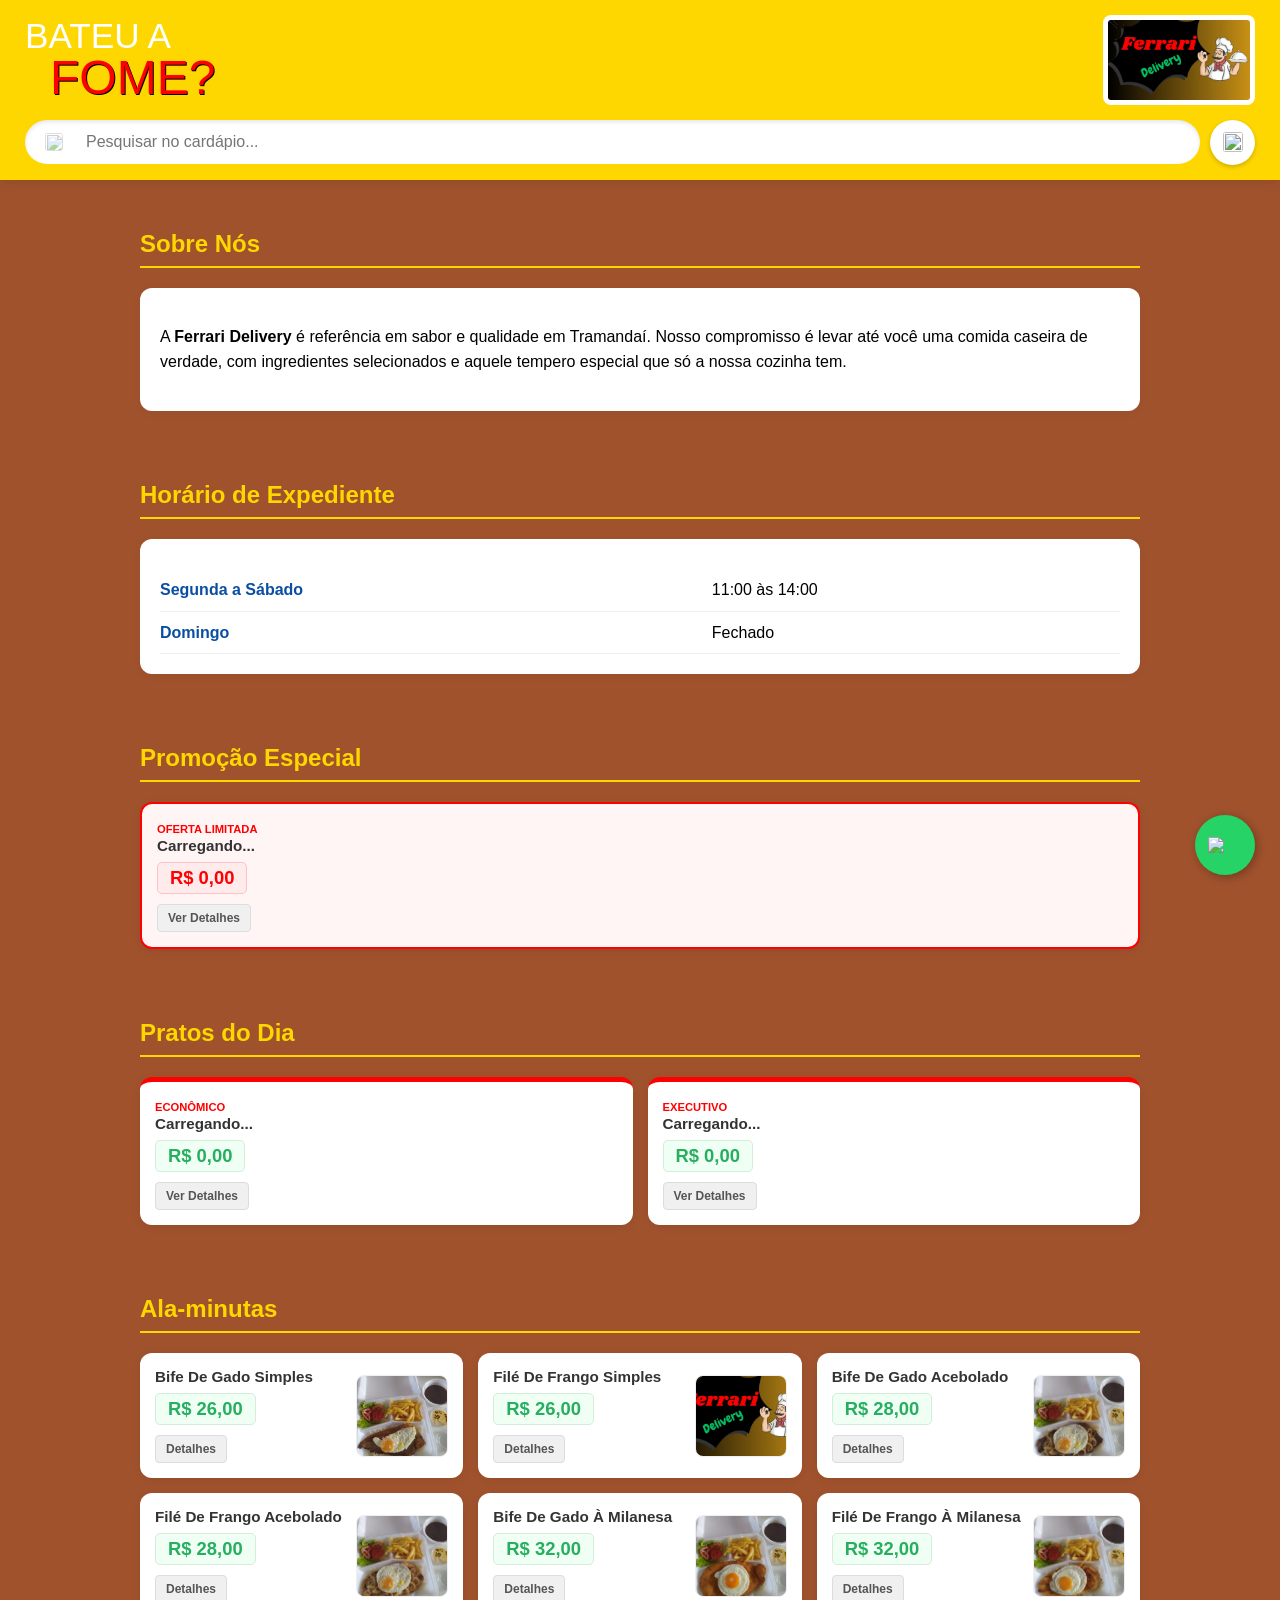
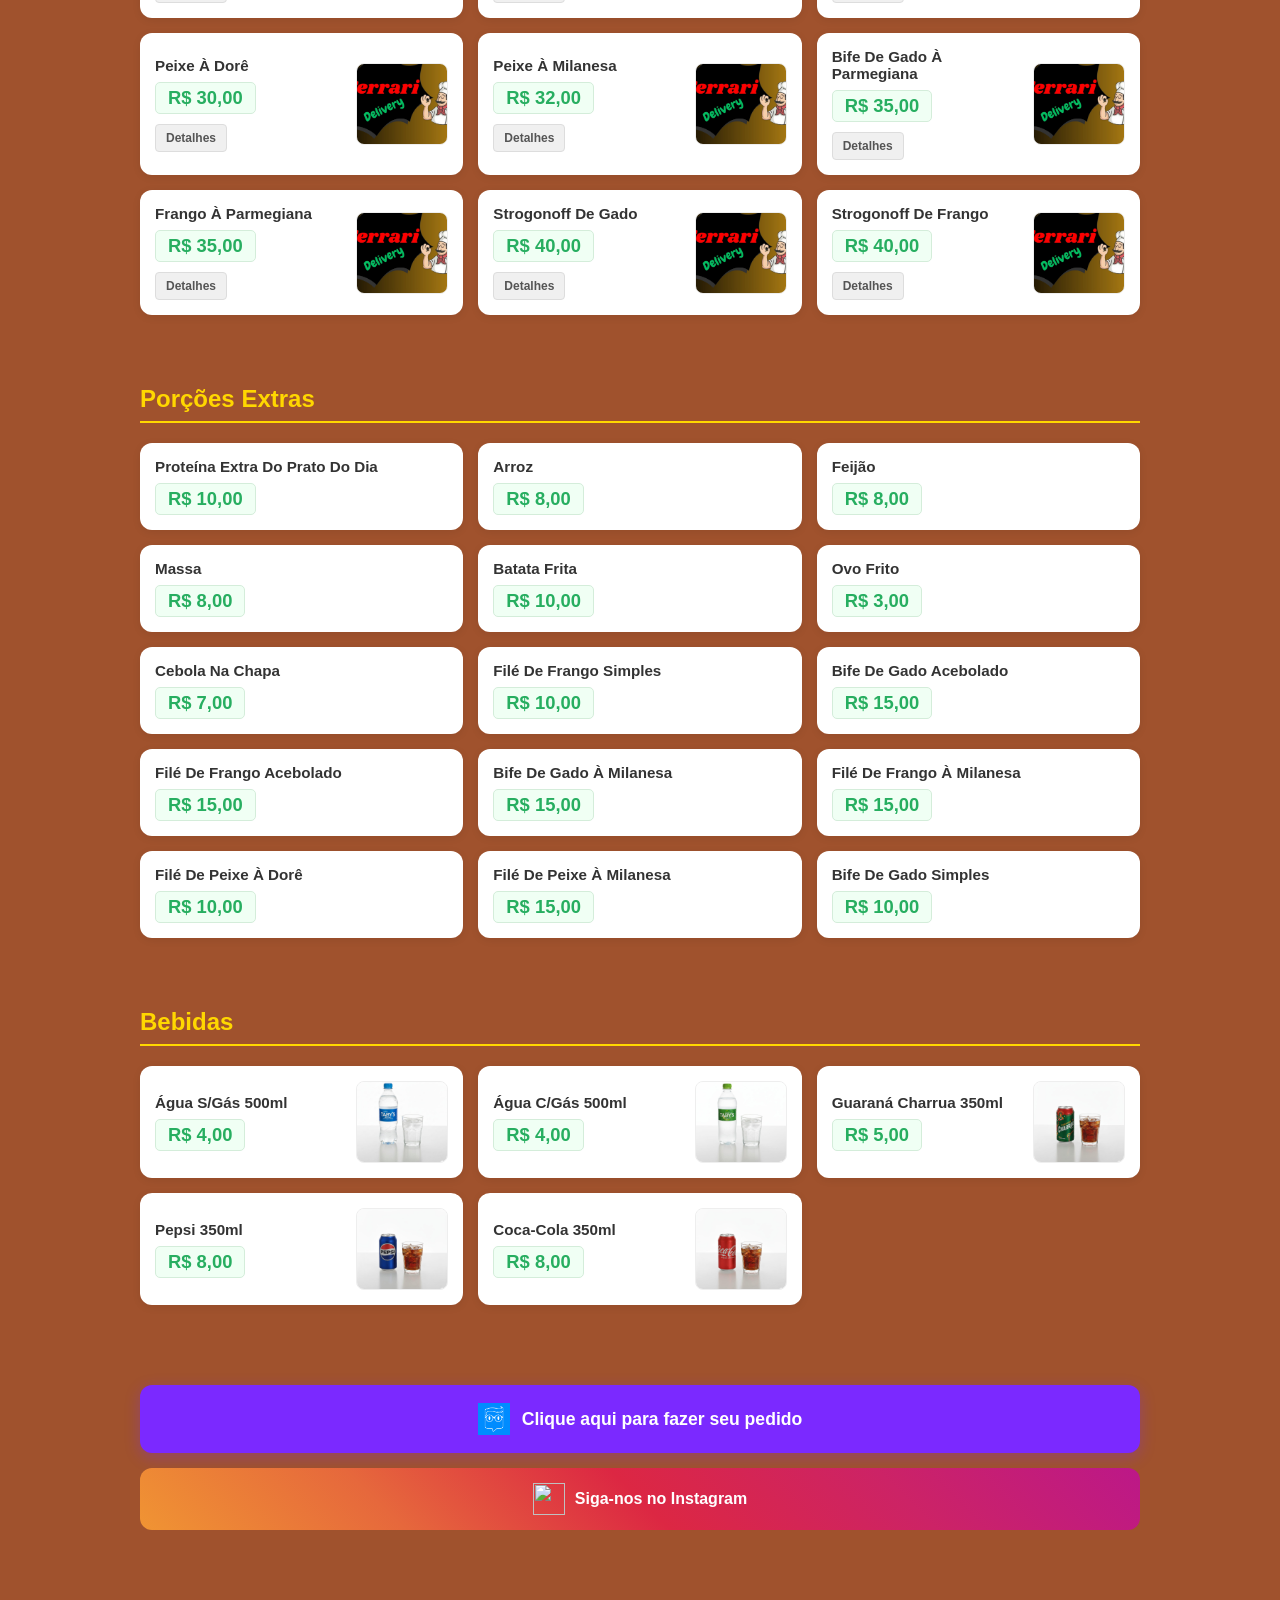
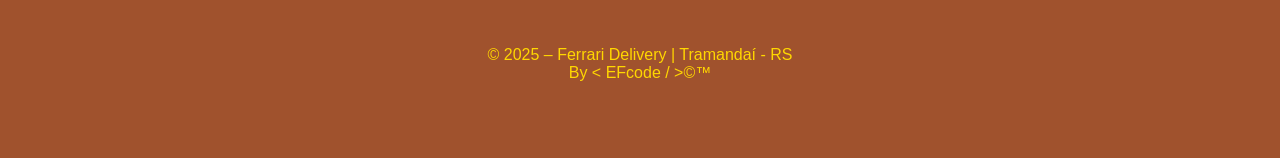
==== index.html @ 1675c2bb "@midia" ====
<!DOCTYPE html>
<html lang="pt-BR">
  <head>
    <meta charset="UTF-8" />
    <title>Ferrari Delivery - Cardápio Completo</title>
    <meta name="viewport" content="width=device-width, initial-scale=1.0" />

    <link rel="stylesheet" href="styles.css" />

    <script src="https://www.gstatic.com/firebasejs/9.6.1/firebase-app-compat.js"></script>
    <script src="https://www.gstatic.com/firebasejs/9.6.1/firebase-database-compat.js"></script>
    <script src="https://www.gstatic.com/firebasejs/9.6.1/firebase-auth-compat.js"></script>
  </head>
  <body onload="carregarDados()">
    <a href="https://wa.me/5551996435568" class="wpp-flutuante" target="_blank">
      <img
        src="https://upload.wikimedia.org/wikipedia/commons/6/6b/WhatsApp.svg"
        width="35"
      />
    </a>

    <header>
      <div class="topo-header">
        <div class="chamada-texto">
          <span class="linha-1">Bateu a</span><span class="linha-2">Fome?</span>
        </div>
        <img src="./assets/logo.jpg" alt="Ferrari Delivery" />
      </div>
      <div class="acoes-container">
        <div class="busca-box">
          <img src="https://cdn-icons-png.flaticon.com/512/54/54481.png" />
          <input
            type="text"
            id="campoBusca"
            placeholder="Pesquisar no cardápio..."
            onkeyup="filtrarCardapio()"
          />
        </div>
        <button class="btn-compartilhar" onclick="compartilhar()">
          <img src="https://cdn-icons-png.flaticon.com/512/1358/1358023.png" />
        </button>
      </div>
    </header>

    <section>
      <h2>Sobre Nós</h2>
      <div class="info-box">
        <p>
          A <strong>Ferrari Delivery</strong> é referência em sabor e qualidade
          em Tramandaí. Nosso compromisso é levar até você uma comida caseira de
          verdade, com ingredientes selecionados e aquele tempero especial que
          só a nossa cozinha tem.
        </p>
      </div>
    </section>

    <section>
      <h2>Horário de Expediente</h2>
      <div class="info-box">
        <table class="tabela-horario">
          <tr>
            <td class="dia-semana">Segunda a Sábado</td>
            <td>11:00 às 14:00</td>
          </tr>
          <tr>
            <td class="dia-semana">Domingo</td>
            <td>Fechado</td>
          </tr>
        </table>
      </div>
    </section>

    <section>
      <h2 class="promo-header">Promoção Especial</h2>
      <div class="cardapio">
        <div
          class="item"
          style="border: 2px solid #ff0000; background: #fff5f5"
        >
          <div class="item-info">
            <span style="color: red; font-size: 0.7rem; font-weight: bold"
              >OFERTA LIMITADA</span
            >
            <h3 id="display-promo-nome">Carregando...</h3>
            <div
              class="preco"
              id="display-promo-preco"
              style="background: #ffebeb; border-color: #ffc1c1; color: #ff0000"
            >
              R$ 0,00
            </div>
            <button class="btn-detalhes" onclick="abrirModalDia('promo')">
              Ver Detalhes
            </button>
          </div>
        </div>
      </div>
    </section>

    <section>
      <h2>Pratos do Dia</h2>
      <div class="cardapio">
        <div class="item" style="border-top: 5px solid #ff0000">
          <div class="item-info">
            <span style="color: red; font-size: 0.7rem; font-weight: bold"
              >ECONÔMICO</span
            >
            <h3 id="display-eco-nome">Carregando...</h3>
            <div class="preco" id="display-eco-preco">R$ 0,00</div>
            <button class="btn-detalhes" onclick="abrirModalDia('eco')">
              Ver Detalhes
            </button>
          </div>
        </div>
        <div class="item" style="border-top: 5px solid #ff0000">
          <div class="item-info">
            <span style="color: red; font-size: 0.7rem; font-weight: bold"
              >EXECUTIVO</span
            >
            <h3 id="display-exe-nome">Carregando...</h3>
            <div class="preco" id="display-exe-preco">R$ 0,00</div>
            <button class="btn-detalhes" onclick="abrirModalDia('exe')">
              Ver Detalhes
            </button>
          </div>
        </div>
      </div>
    </section>

    <section>
      <h2>Ala-minutas</h2>
      <div class="cardapio">
        <div class="item">
          <div class="item-info">
            <h3>Bife de Gado Simples</h3>
            <div class="preco">R$ 26,00</div>
            <button
              class="btn-detalhes"
              onclick="abrirModal('Bife Gado Simples', 'Arroz, Feijão, Batata frita, Ovo, Salada, Sobremesa')"
            >
              Detalhes
            </button>
          </div>
          <img
            src="./assets/gado simples.jpg"
            class="item-img"
            alt="Bife de Gado Simples"
          />
        </div>
        <div class="item">
          <div class="item-info">
            <h3>Filé de Frango Simples</h3>
            <div class="preco">R$ 26,00</div>
            <button
              class="btn-detalhes"
              onclick="abrirModal('Frango Simples', 'Arroz, Feijão, Batata frita, Ovo, Salada, Sobremesa')"
            >
              Detalhes
            </button>
          </div>
          <img src="./assets/logo.jpg" class="item-img alt="Filé de Frango
          Simples">
        </div>
        <div class="item">
          <div class="item-info">
            <h3>Bife de Gado Acebolado</h3>
            <div class="preco">R$ 28,00</div>
            <button
              class="btn-detalhes"
              onclick="abrirModal('Gado Acebolado', 'Arroz, Feijão, Batata frita, Ovo, Cebola na chapa, Salada, sobremesa')"
            >
              Detalhes
            </button>
          </div>
          <img
            src="./assets/gado acebolado.jpg"
            class="item-img"
            alt="Bife de Gado Acebolado"
          />
        </div>
        <div class="item">
          <div class="item-info">
            <h3>Filé de Frango Acebolado</h3>
            <div class="preco">R$ 28,00</div>
            <button
              class="btn-detalhes"
              onclick="abrirModal('Frango Acebolado', 'Arroz, Feijão, Batata frita, Ovo, Cebola, Salada, sobremesa')"
            >
              Detalhes
            </button>
          </div>
          <img
            src="./assets/frango acebolado.jpg"
            class="item-img"
            alt="Filé de Frango Acebolado"
          />
        </div>
        <div class="item">
          <div class="item-info">
            <h3>Bife de Gado à Milanesa</h3>
            <div class="preco">R$ 32,00</div>
            <button
              class="btn-detalhes"
              onclick="abrirModal('Gado Milanesa', 'Arroz, Feijão, Batata frita, Ovo, Salada, Sobremesa')"
            >
              Detalhes
            </button>
          </div>
          <img
            src="./assets/milanesa gado.jpg"
            class="item-img"
            alt="Bife de Gado à Milanesa"
          />
        </div>
        <div class="item">
          <div class="item-info">
            <h3>Filé de Frango à Milanesa</h3>
            <div class="preco">R$ 32,00</div>
            <button
              class="btn-detalhes"
              onclick="abrirModal('Frango Milanesa', 'Arroz, Feijão, Batata frita, Ovo, Salada, Sobremesa')"
            >
              Detalhes
            </button>
          </div>
          <img
            src="./assets/milanesa frango.jpg"
            class="item-img"
            alt="Filé de Frango à Milanesa"
          />
        </div>
        <div class="item">
          <div class="item-info">
            <h3>Peixe à Dorê</h3>
            <div class="preco">R$ 30,00</div>
            <button
              class="btn-detalhes"
              onclick="abrirModal('Peixe Dorê', 'Arroz, Feijão, Batata frita, ovo, Salada, sobremesa')"
            >
              Detalhes
            </button>
          </div>
          <img src="./assets/logo.jpg" class="item-img" alt="Peixe à Dorê" />
        </div>

        <div class="item">
          <div class="item-info">
            <h3>Peixe à Milanesa</h3>
            <div class="preco">R$ 32,00</div>
            <button
              class="btn-detalhes"
              onclick="abrirModal('Peixe Milanesa', 'Arroz, Feijão, Batata frita, ovo, Salada, sobremesa')"
            >
              Detalhes
            </button>
          </div>
          <img
            src="./assets/logo.jpg"
            class="item-img"
            alt="Peixe à Milanesa"
          />
        </div>

        <div class="item">
          <div class="item-info">
            <h3>Bife de Gado à Parmegiana</h3>
            <div class="preco">R$ 35,00</div>
            <button
              class="btn-detalhes"
              onclick="abrirModal('Gado Parmegiana', 'Arroz, Feijão, Batata frita, Ovo, Salada, Sobremesa')"
            >
              Detalhes
            </button>
          </div>
          <img
            src="./assets/logo.jpg"
            class="item-img"
            alt="Bife de Gado à Parmegiana"
          />
        </div>

        <div class="item">
          <div class="item-info">
            <h3>Frango à Parmegiana</h3>
            <div class="preco">R$ 35,00</div>
            <button
              class="btn-detalhes"
              onclick="abrirModal('Frango Parmegiana', 'Arroz, Feijão, Batata frita, Ovo, Salada, Sobremesa')"
            >
              Detalhes
            </button>
          </div>
          <img
            src="./assets/logo.jpg"
            class="item-img"
            alt="Frango à Parmegiana"
          />
        </div>

        <div class="item">
          <div class="item-info">
            <h3>Strogonoff de Gado</h3>
            <div class="preco">R$ 40,00</div>
            <button
              class="btn-detalhes"
              onclick="abrirModal('Strogonoff Gado', 'Arroz, Feijão, Batata frita, Ovo, Salada, Sobremesa')"
            >
              Detalhes
            </button>
          </div>
          <img
            src="./assets/logo.jpg"
            class="item-img"
            alt="Strogonoff de Gado"
          />
        </div>

        <div class="item">
          <div class="item-info">
            <h3>Strogonoff de Frango</h3>
            <div class="preco">R$ 40,00</div>
            <button
              class="btn-detalhes"
              onclick="abrirModal('Strogonoff Frango', 'Arroz, Feijão, Batata frita, Ovo, Salada, Sobremesa')"
            >
              Detalhes
            </button>
          </div>
          <img
            src="./assets/logo.jpg"
            class="item-img"
            alt="Strogonoff de Frango"
          />
        </div>
      </div>
    </section>

    <section>
      <h2>Porções Extras</h2>
      <div class="cardapio" id="container-porcoes"></div>
    </section>

    <section>
      <h2>Bebidas</h2>
      <div class="cardapio">
        <div class="item">
          <div class="item-info">
            <h3>Água s/gás 500ml</h3>
            <div class="preco">R$ 4,00</div>
          </div>
          <img src="./assets/agua s gas.jpg" class="item-img" />
        </div>
        <div class="item">
          <div class="item-info">
            <h3>Água c/gás 500ml</h3>
            <div class="preco">R$ 4,00</div>
          </div>
          <img src="./assets/agua c gas.jpg" class="item-img" />
        </div>
        <div class="item">
          <div class="item-info">
            <h3>Guaraná Charrua 350ml</h3>
            <div class="preco">R$ 5,00</div>
          </div>
          <img src="./assets/guarana.jpg" class="item-img" />
        </div>
        <div class="item">
          <div class="item-info">
            <h3>Pepsi 350ml</h3>
            <div class="preco">R$ 8,00</div>
          </div>
          <img src="./assets/pepsi.jpg" class="item-img" />
        </div>
        <div class="item">
          <div class="item-info">
            <h3>Coca-cola 350ml</h3>
            <div class="preco">R$ 8,00</div>
          </div>
          <img src="./assets/coca.jpg" class="item-img" />
        </div>
      </div>
    </section>

    <div class="container-botoes-finais">
      <a
        href="https://pedido.anota.ai/loja/ferrari-delivery"
        target="_blank"
        class="btn-pedido"
      >
        <img src="assets/download.png" class="icon-btn" alt="AnotaAI" />
        Clique aqui para fazer seu pedido
      </a>
      <a
        href="https://www.instagram.com/deliveryferrari"
        target="_blank"
        class="btn-insta"
      >
        <img
          src="https://upload.wikimedia.org/wikipedia/commons/e/e7/Instagram_logo_2016.svg"
          class="icon-btn"
        />
        Siga-nos no Instagram
      </a>
    </div>

    <footer onclick="tentarAdmin()">
        <p>© 2025 – Ferrari Delivery | Tramandaí - RS <br> By < EFcode / >©™ <br> </p>
        </footer>

    <div id="painel-admin">
      <h3>⚙️ Painel Administrativo</h3>
      <strong>PROMOÇÃO:</strong>
      <input
        type="text"
        id="in-promo-n"
        class="input-admin"
        placeholder="Nome"
      />
      <input
        type="text"
        id="in-promo-p"
        class="input-admin"
        placeholder="Preço"
      />
      <input
        type="text"
        id="in-promo-d"
        class="input-admin"
        placeholder="Detalhes"
      />
      <button class="btn-salvar" onclick="salvarAdmin()">SALVAR TUDO</button>
    </div>

    <div id="meuModal" class="modal">
      <div class="modal-content">
        <h2 id="modalTitulo"></h2>
        <hr />
        <p id="modalCorpo"></p>
        <button onclick="fecharModal()" class="btn-fechar-modal">FECHAR</button>
      </div>
    </div>

    <script src="script.js"></script>
  </body>
</html>
---- styles.css ----
body {
    margin: 0;
    font-family: Arial, sans-serif;
    background-color: #A0522D;
    color: #000;
    padding-bottom: 20px;
}

header {
    background: #FFD700;
    padding: 15px 25px;
    box-shadow: 0 2px 10px rgba(0, 0, 0, 0.1);
}

.topo-header {
    display: flex;
    justify-content: space-between;
    align-items: center;
}

.chamada-texto {
    font-family: 'Impact', sans-serif;
    text-transform: uppercase;
    line-height: 1;
    flex: 1;
}

.chamada-texto .linha-1 {
    color: #ffffff;
    font-size: 2.2rem;
    display: block;
}

.chamada-texto .linha-2 {
    color: #ff0000;
    font-size: 3rem;
    display: block;
    margin-left: 25px;
    text-shadow: 1px 1px 0px #000;
}

header img {
    max-height: 80px;
    border-radius: 8px;
    background: #fff;
    padding: 5px;
}

.acoes-container {
    display: flex;
    gap: 10px;
    align-items: center;
    margin-top: 15px;
}

.busca-box {
    flex: 1;
    background: white;
    border-radius: 25px;
    display: flex;
    align-items: center;
    padding: 5px 15px;
    box-shadow: inset 0 2px 4px rgba(0, 0, 0, 0.1);
}

.busca-box img {
    width: 18px;
    height: 18px;
    margin-right: 10px;
    opacity: 0.5;
}

.busca-box input {
    border: none;
    outline: none;
    padding: 8px;
    width: 100%;
    font-size: 1rem;
}

.btn-compartilhar {
    background: #fff;
    border: none;
    width: 45px;
    height: 45px;
    border-radius: 50%;
    cursor: pointer;
    display: flex;
    align-items: center;
    justify-content: center;
    box-shadow: 0 2px 5px rgba(0, 0, 0, 0.2);
}

.btn-compartilhar img {
    width: 20px;
    height: 20px;
}

section {
    padding: 20px;
    max-width: 1000px;
    margin: auto;
}

h2 {
    color: #FFD700;
    border-bottom: 2px solid #FFD700;
    padding-bottom: 8px;
    margin-top: 30px;
}

.cardapio {
    display: grid;
    grid-template-columns: repeat(auto-fit, minmax(320px, 1fr));
    gap: 15px;
    margin-top: 20px;
}

.item {
    background: #ffffff;
    padding: 15px;
    border-radius: 12px;
    box-shadow: 0 2px 8px rgba(0, 0, 0, 0.08);
    display: flex;
    justify-content: space-between;
    align-items: center;
}

.item-info {
    flex: 1;
    padding-right: 10px;
}

.item h3 {
    margin: 0;
    font-size: 0.95rem;
    color: #333;
    font-weight: bold;
    text-transform: capitalize;
}

.preco {
    display: inline-block;
    color: #27ae60;
    font-weight: bold;
    font-size: 1.15rem;
    margin-top: 8px;
    background: #f0fff4;
    padding: 4px 12px;
    border-radius: 5px;
    border: 1px solid #d4edda;
}

.item-img {
    width: 90px;
    height: 80px;
    border-radius: 8px;
    object-fit: cover;
    border: 1px solid #eee;
}

.btn-detalhes {
    display: block;
    margin-top: 10px;
    background: #f0f0f0;
    border: 1px solid #ddd;
    padding: 6px 10px;
    border-radius: 4px;
    cursor: pointer;
    font-size: 0.75rem;
    font-weight: bold;
    color: #555;
}

.info-box {
    background: white;
    padding: 20px;
    border-radius: 12px;
    line-height: 1.6;
    box-shadow: 0 2px 8px rgba(0, 0, 0, 0.05);
}

.tabela-horario {
    width: 100%;
    border-collapse: collapse;
    margin-top: 10px;
}

.tabela-horario td {
    padding: 8px 0;
    border-bottom: 1px solid #eee;
}

.dia-semana {
    font-weight: bold;
    color: #0a4ea3;
}

.container-botoes-finais {
    padding: 20px;
    display: flex;
    flex-direction: column;
    gap: 15px;
    max-width: 1000px;
    margin: 40px auto;
}

.btn-pedido {
    background: #7b29ff;
    color: white;
    text-decoration: none;
    padding: 18px;
    border-radius: 12px;
    display: flex;
    align-items: center;
    justify-content: center;
    font-weight: bold;
    font-size: 1.1rem;
    gap: 12px;
    box-shadow: 0 4px 15px rgba(123, 41, 255, 0.3);
}

.btn-insta {
    background: linear-gradient(45deg, #f09433 0%, #e6683c 25%, #dc2743 50%, #cc2366 75%, #bc1888 100%);
    color: white;
    text-decoration: none;
    padding: 15px;
    border-radius: 12px;
    display: flex;
    align-items: center;
    justify-content: center;
    font-weight: bold;
    gap: 10px;
}

.icon-btn {
    width: 32px;
    height: 32px;
    object-fit: contain;
}

.wpp-flutuante {
    position: fixed;
    bottom: 25px;
    right: 25px;
    z-index: 1000;
    width: 60px;
    height: 60px;
    background-color: #25d366;
    border-radius: 50%;
    display: flex;
    align-items: center;
    justify-content: center;
    box-shadow: 2px 2px 10px rgba(0, 0, 0, 0.3);
}

#painel-admin {
    display: none;
    background: #1a1a1a;
    color: white;
    padding: 25px;
    border-radius: 15px;
    margin: 30px 20px;
    border: 2px solid #ff0000;
}

.input-admin {
    width: 100%;
    padding: 12px;
    margin: 8px 0;
    border-radius: 5px;
    border: none;
}

.btn-salvar {
    background: #27ae60;
    color: white;
    border: none;
    padding: 15px;
    width: 100%;
    border-radius: 8px;
    cursor: pointer;
    font-weight: bold;
}

footer {
    text-align: center;
    padding: 40px;
    background: #A0522D;
    color: #FFD700;
    cursor: pointer;
    margin-top: 20px;
}

.escondido {
    display: none !important;
}

.modal {
    display: none;
    position: fixed;
    z-index: 2000;
    left: 0;
    top: 0;
    width: 100%;
    height: 100%;
    background-color: rgba(0, 0, 0, 0.6);
}

.modal-content {
    background-color: #FFD700;
    margin: 15% auto;
    padding: 20px;
    border-radius: 12px;
    width: 85%;
    max-width: 400px;
    position: relative;
}

.btn-fechar-modal {
    background: #ff0000;
    color: white;
    border: none;
    padding: 10px 20px;
    border-radius: 5px;
    cursor: pointer;
    font-weight: bold;
    width: 100%;
    margin-top: 15px;
}

#modalTitulo {
    color: #A0522D;
    margin-top: 0;
}

/* --- MEDIA QUERY PARA CELULAR --- */
@media (max-width: 768px) {
    /* Ajusta o topo para o texto e a logo não baterem */
    .topo-header {
        flex-direction: row;
        align-items: flex-start;
    }

    .chamada-texto .linha-1 {
        font-size: 1.5rem;
    }

    .chamada-texto .linha-2 {
        font-size: 2.2rem;
        margin-left: 10px;
    }

    header img {
        max-height: 60px;
    }

    /* Faz os itens do cardápio ocuparem a largura toda */
    .cardapio {
        grid-template-columns: 1fr; /* Um item por linha */
        gap: 10px;
    }

    /* Ajusta o tamanho da imagem da comida no celular */
    .item-img {
        width: 70px;
        height: 70px;
    }

    /* Deixa o campo de busca e o botão de compartilhar alinhados */
    .acoes-container {
        flex-wrap: wrap;
    }

    .busca-box {
        order: 1; /* Busca em cima */
        width: 100%;
    }

    .btn-compartilhar {
        order: 2; /* Botão do lado ou abaixo */
    }

    /* Melhora o botão de pedido para o polegar */
    .btn-pedido {
        font-size: 0.95rem;
        padding: 15px;
    }

    /* Ajusta o modal para não sumir no topo da tela */
    .modal-content {
        margin: 30% auto;
        width: 90%;
    }
}
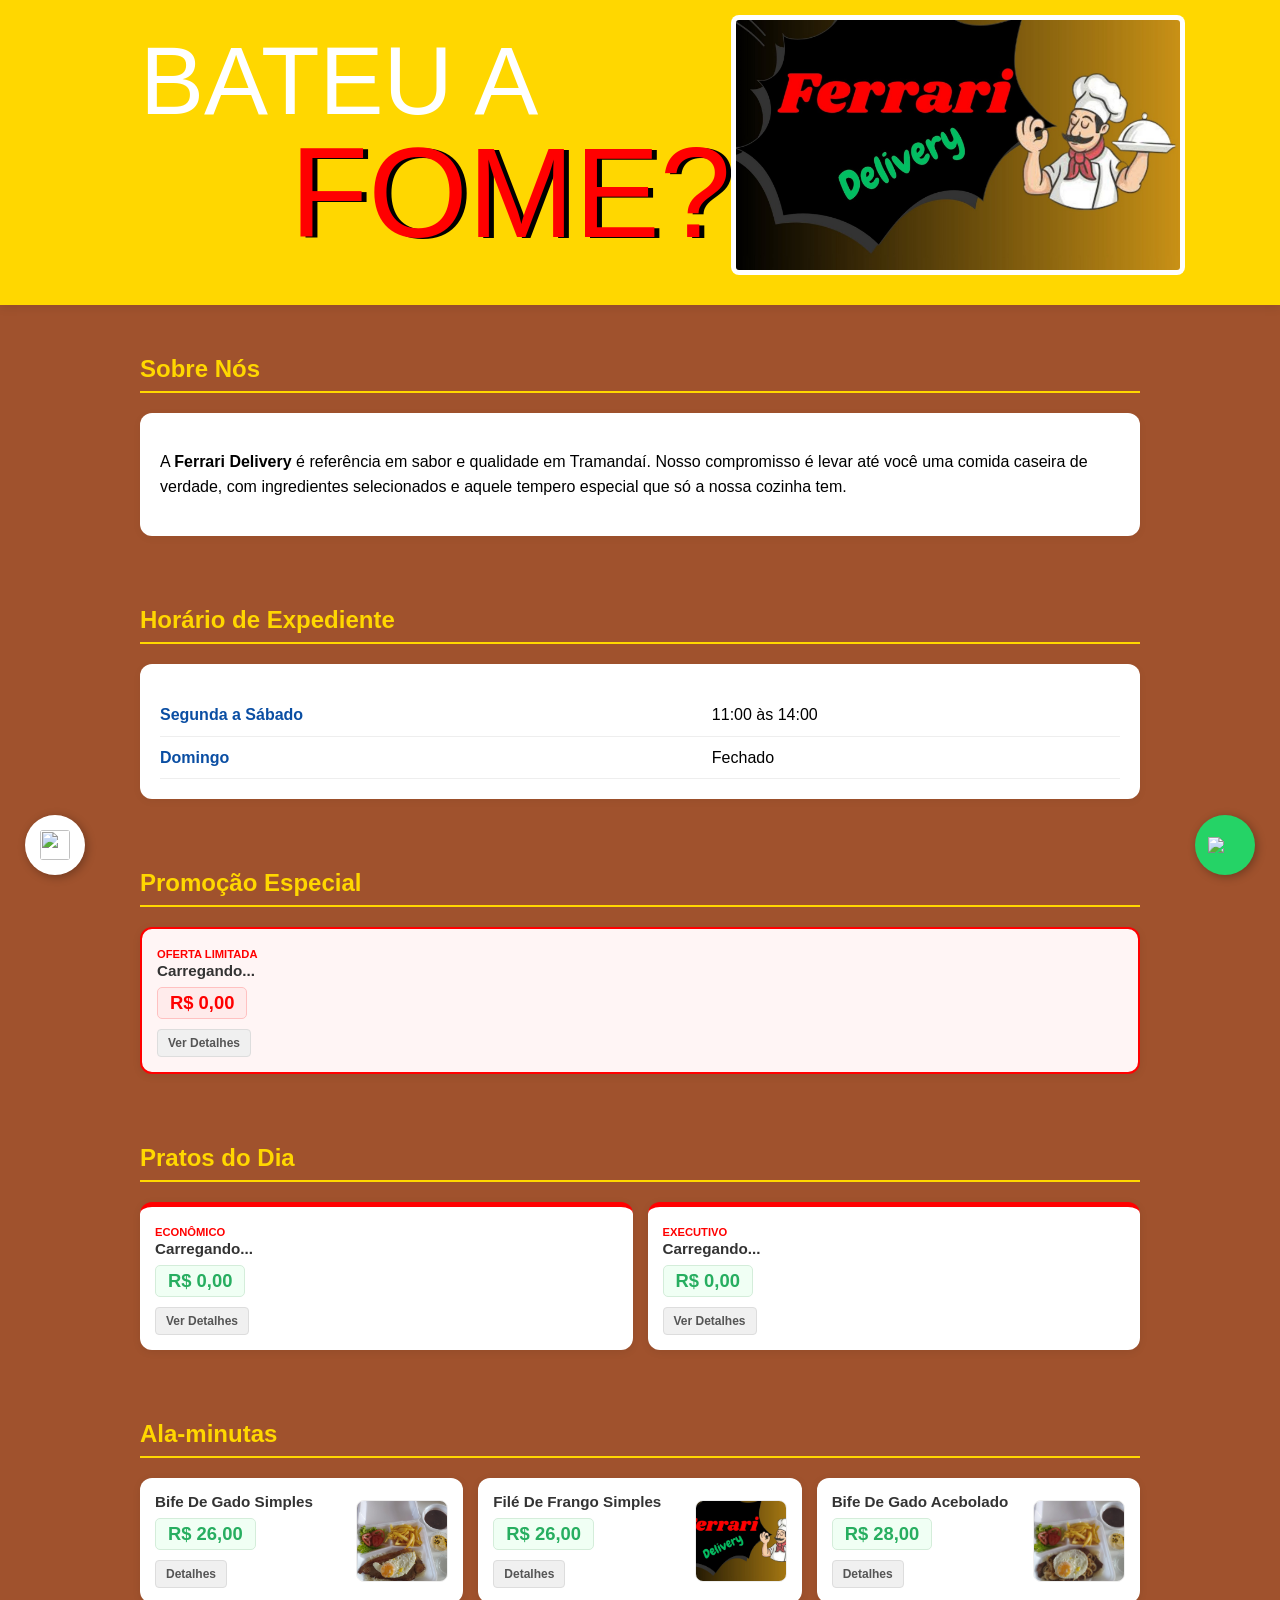
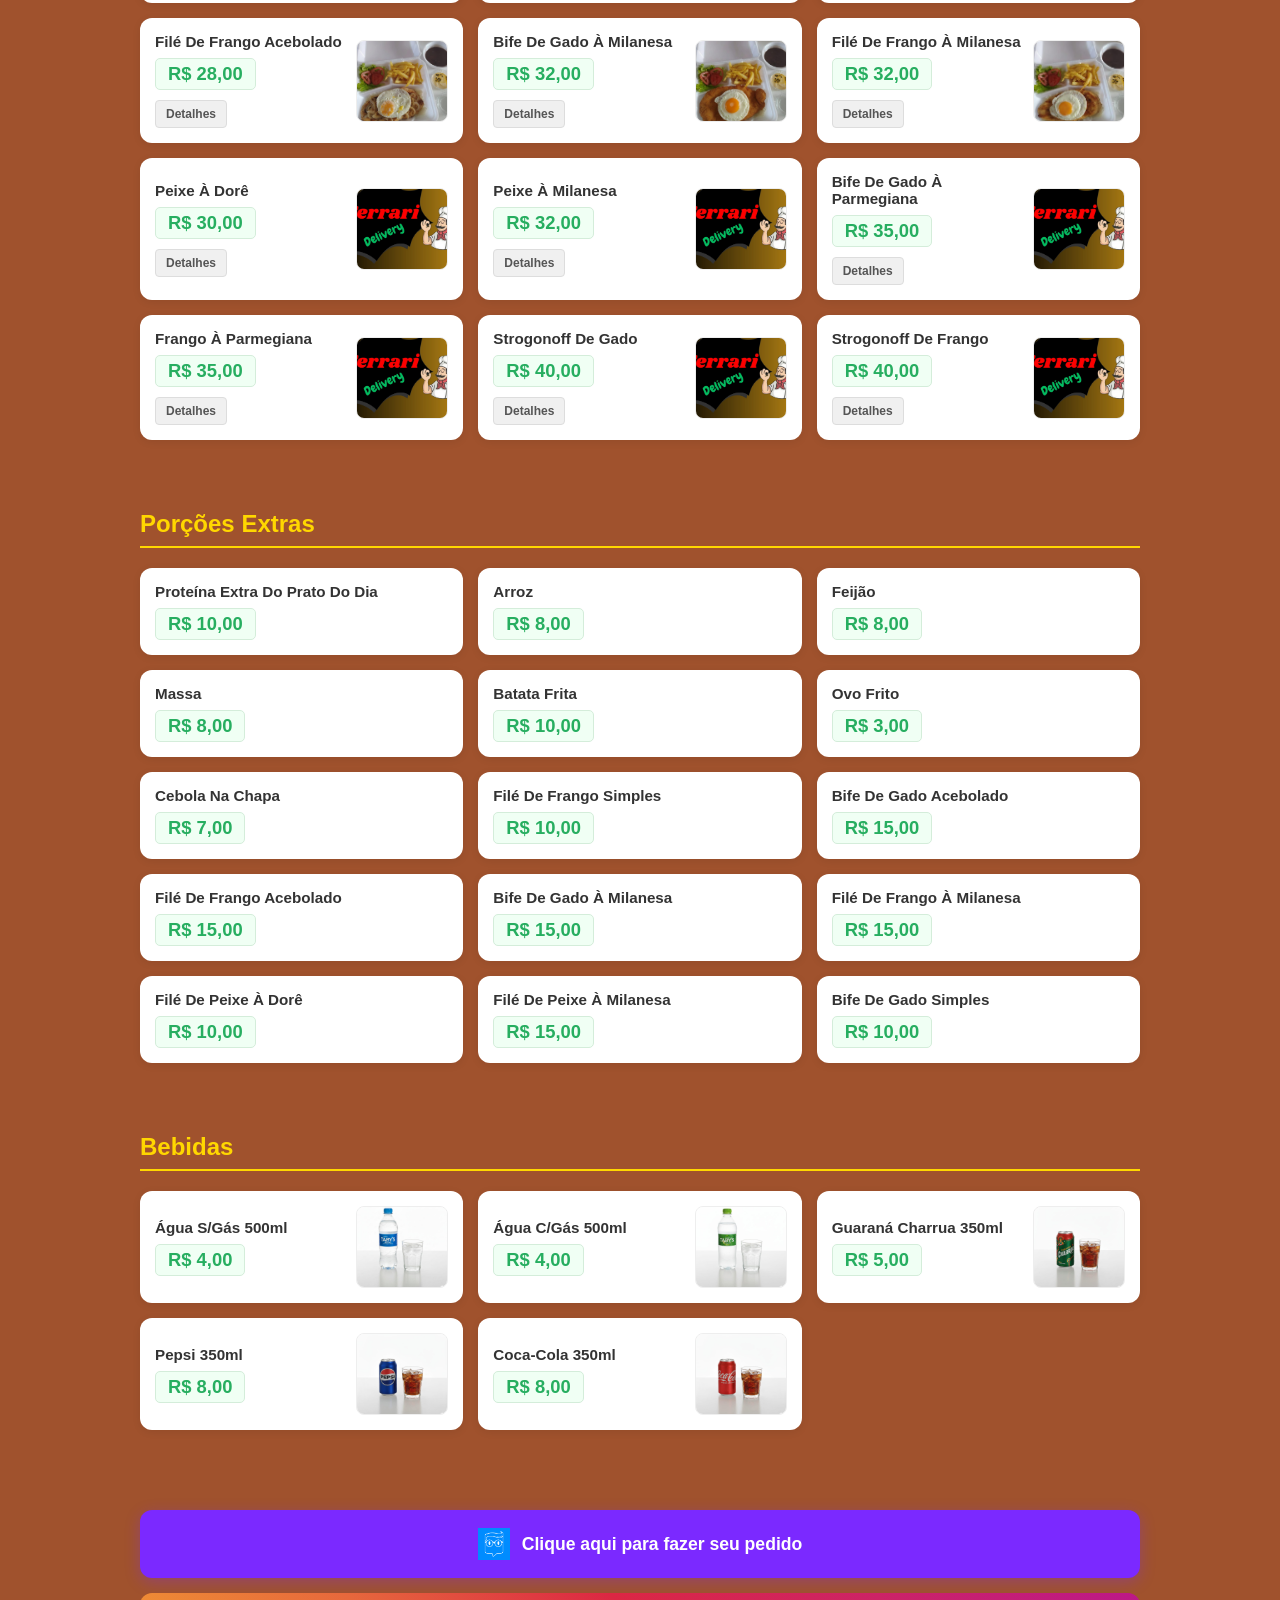
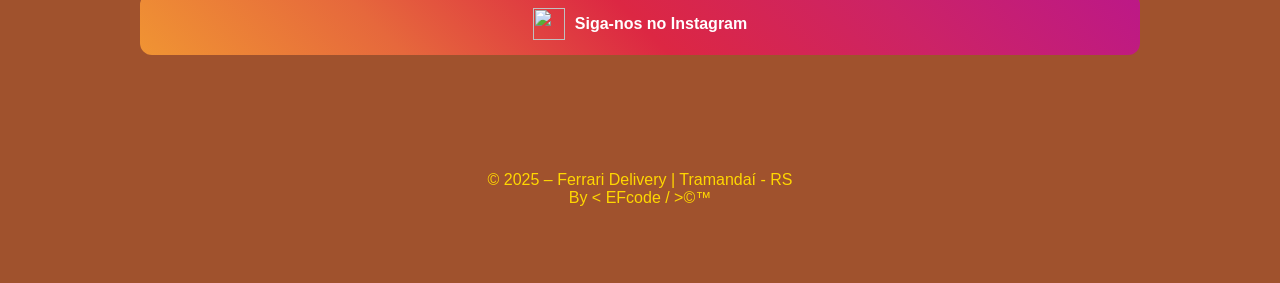
==== commit 6df85456: "ultimos ajustes" ====
--- a/index.html
+++ b/index.html
@@ -27,15 +27,7 @@
         <img src="./assets/logo.jpg" alt="Ferrari Delivery" />
       </div>
       <div class="acoes-container">
-        <div class="busca-box">
-          <img src="https://cdn-icons-png.flaticon.com/512/54/54481.png" />
-          <input
-            type="text"
-            id="campoBusca"
-            placeholder="Pesquisar no cardápio..."
-            onkeyup="filtrarCardapio()"
-          />
-        </div>
+        
         <button class="btn-compartilhar" onclick="compartilhar()">
           <img src="https://cdn-icons-png.flaticon.com/512/1358/1358023.png" />
         </button>
--- a/styles.css
+++ b/styles.css
@@ -16,6 +16,9 @@
     display: flex;
     justify-content: space-between;
     align-items: center;
+    max-width: 1000px; /* Mesma largura das seções de baixo */
+    margin: 0 auto;    /* Centraliza o conteúdo no meio da tela */
+    width: 100%;
 }
 
 .chamada-texto {
@@ -27,20 +30,20 @@
 
 .chamada-texto .linha-1 {
     color: #ffffff;
-    font-size: 2.2rem;
+    font-size: 6rem;
     display: block;
 }
 
 .chamada-texto .linha-2 {
     color: #ff0000;
-    font-size: 3rem;
+    font-size: 8rem;
     display: block;
-    margin-left: 25px;
-    text-shadow: 1px 1px 0px #000;
+    margin-left: 150px;
+    text-shadow: 5px 1px 0px #000;
 }
 
 header img {
-    max-height: 80px;
+    max-height: 250px;
     border-radius: 8px;
     background: #fff;
     padding: 5px;
@@ -51,49 +54,33 @@
     gap: 10px;
     align-items: center;
     margin-top: 15px;
-}
-
-.busca-box {
-    flex: 1;
-    background: white;
-    border-radius: 25px;
-    display: flex;
-    align-items: center;
-    padding: 5px 15px;
-    box-shadow: inset 0 2px 4px rgba(0, 0, 0, 0.1);
-}
-
-.busca-box img {
-    width: 18px;
-    height: 18px;
-    margin-right: 10px;
-    opacity: 0.5;
-}
-
-.busca-box input {
-    border: none;
-    outline: none;
-    padding: 8px;
-    width: 100%;
-    font-size: 1rem;
+    max-width: 1000px; /* Alinhamento total */
+    margin-left: auto;
+    margin-right: auto;
+    width: 100%;
 }
 
 .btn-compartilhar {
-    background: #fff;
-    border: none;
-    width: 45px;
-    height: 45px;
-    border-radius: 50%;
-    cursor: pointer;
+    position: fixed;        /* Faz o botão flutuar na tela */
+    bottom: 25px;           /* Mesma distância do fundo que o WhatsApp */
+    left: 25px;             /* Posiciona no lado esquerdo */
+    z-index: 1000;          /* Garante que fique acima de outros elementos */
+    width: 60px;            /* Mesmo tamanho do botão do zap */
+    height: 60px;           /* Mesmo tamanho do botão do zap */
+    background-color: #fff; /* Cor de fundo branca */
+    border-radius: 50%;     /* Deixa redondo */
     display: flex;
     align-items: center;
     justify-content: center;
-    box-shadow: 0 2px 5px rgba(0, 0, 0, 0.2);
-}
-
+    box-shadow: 2px 2px 10px rgba(0, 0, 0, 0.3);
+    border: none;           /* Remove bordas padrão de botão */
+    cursor: pointer;
+}
+
+/* Ajuste para a imagem dentro do botão */
 .btn-compartilhar img {
-    width: 20px;
-    height: 20px;
+    width: 30px;            /* Aumentei um pouco para preencher melhor o botão maior */
+    height: 30px;
 }
 
 section {
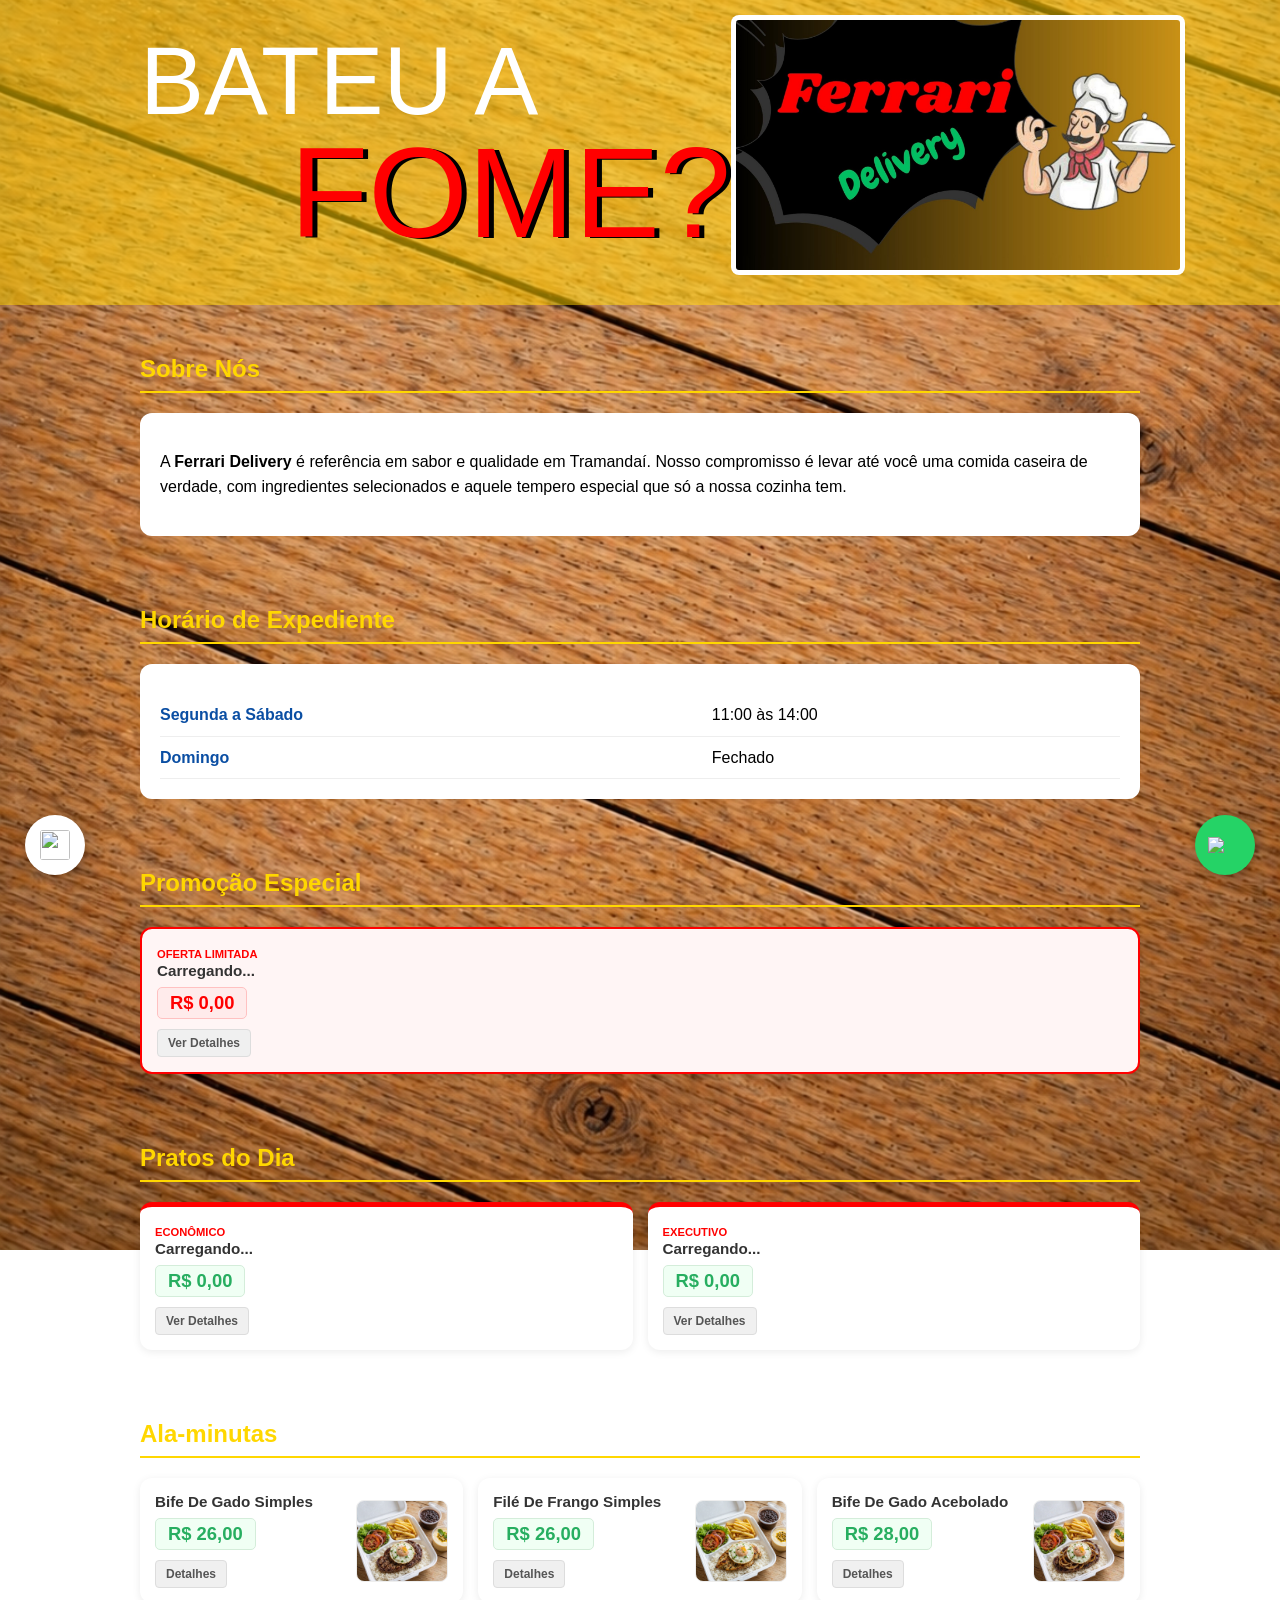
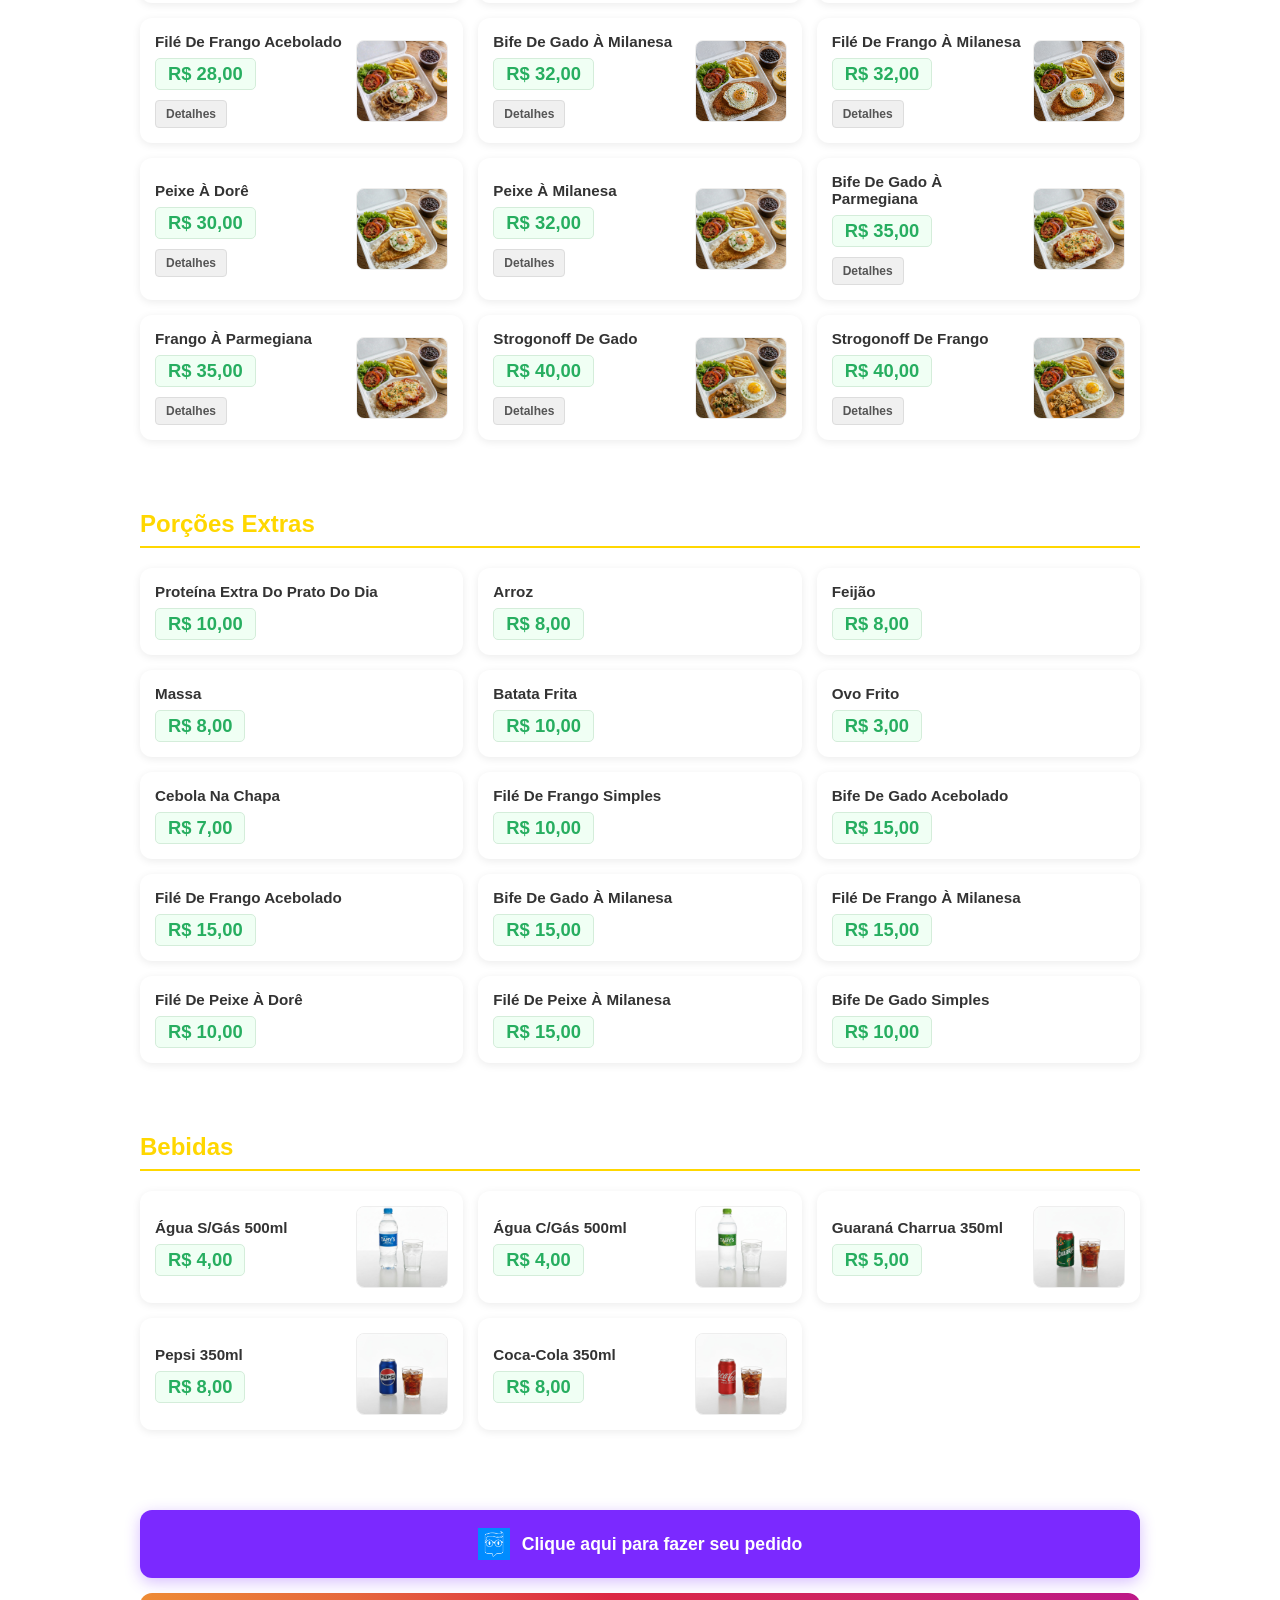
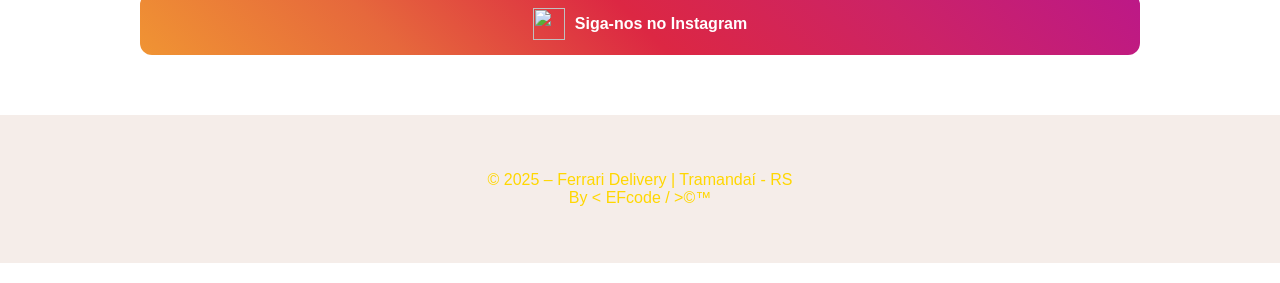
==== commit a4e11a80: "commit ultimo ajuste" ====
--- a/index.html
+++ b/index.html
@@ -134,7 +134,7 @@
             </button>
           </div>
           <img
-            src="./assets/gado simples.jpg"
+            src="./assets/Bife De Gado Simples.png"
             class="item-img"
             alt="Bife de Gado Simples"
           />
@@ -150,7 +150,7 @@
               Detalhes
             </button>
           </div>
-          <img src="./assets/logo.jpg" class="item-img alt="Filé de Frango
+          <img src="./assets/bife de frango simples.png" class="item-img alt="Filé de Frango
           Simples">
         </div>
         <div class="item">
@@ -165,7 +165,7 @@
             </button>
           </div>
           <img
-            src="./assets/gado acebolado.jpg"
+            src="./assets/Bife De Gado Acebolado.png"
             class="item-img"
             alt="Bife de Gado Acebolado"
           />
@@ -182,7 +182,7 @@
             </button>
           </div>
           <img
-            src="./assets/frango acebolado.jpg"
+            src="./assets/Filé De Frango Acebolado.png"
             class="item-img"
             alt="Filé de Frango Acebolado"
           />
@@ -199,7 +199,7 @@
             </button>
           </div>
           <img
-            src="./assets/milanesa gado.jpg"
+            src="./assets/gado a milanesa.png"
             class="item-img"
             alt="Bife de Gado à Milanesa"
           />
@@ -216,7 +216,7 @@
             </button>
           </div>
           <img
-            src="./assets/milanesa frango.jpg"
+            src="./assets/frango a milanesa.png"
             class="item-img"
             alt="Filé de Frango à Milanesa"
           />
@@ -232,7 +232,7 @@
               Detalhes
             </button>
           </div>
-          <img src="./assets/logo.jpg" class="item-img" alt="Peixe à Dorê" />
+          <img src="./assets/peixe a doré.png" class="item-img" alt="Peixe à Dorê" />
         </div>
 
         <div class="item">
@@ -247,7 +247,7 @@
             </button>
           </div>
           <img
-            src="./assets/logo.jpg"
+            src="./assets/filé de Peixe À Milanesa.png"
             class="item-img"
             alt="Peixe à Milanesa"
           />
@@ -265,7 +265,7 @@
             </button>
           </div>
           <img
-            src="./assets/logo.jpg"
+            src="./assets/Bife De Gado À Parmegiana.png"
             class="item-img"
             alt="Bife de Gado à Parmegiana"
           />
@@ -283,7 +283,7 @@
             </button>
           </div>
           <img
-            src="./assets/logo.jpg"
+            src="./assets/Frango À Parmegiana.png"
             class="item-img"
             alt="Frango à Parmegiana"
           />
@@ -301,7 +301,7 @@
             </button>
           </div>
           <img
-            src="./assets/logo.jpg"
+            src="./assets/Strogonoff De Gado.png"
             class="item-img"
             alt="Strogonoff de Gado"
           />
@@ -319,7 +319,7 @@
             </button>
           </div>
           <img
-            src="./assets/logo.jpg"
+            src="./assets/Strogonoff De Frango.png"
             class="item-img"
             alt="Strogonoff de Frango"
           />
--- a/styles.css
+++ b/styles.css
@@ -1,13 +1,17 @@
 body {
+    background-image: url('./assets/background.png');
+    background-repeat: no-repeat;
+    background-size: cover;
+    background-position: center;
+    background-attachment: fixed; /* Opcional: mantém o fundo parado ao rolar */
     margin: 0;
     font-family: Arial, sans-serif;
-    background-color: #A0522D;
     color: #000;
     padding-bottom: 20px;
 }
 
 header {
-    background: #FFD700;
+    background: rgba(255, 215, 0, 0.5);
     padding: 15px 25px;
     box-shadow: 0 2px 10px rgba(0, 0, 0, 0.1);
 }
@@ -273,7 +277,7 @@
 footer {
     text-align: center;
     padding: 40px;
-    background: #A0522D;
+    background: rgba(160, 82, 45, 0.10);
     color: #FFD700;
     cursor: pointer;
     margin-top: 20px;
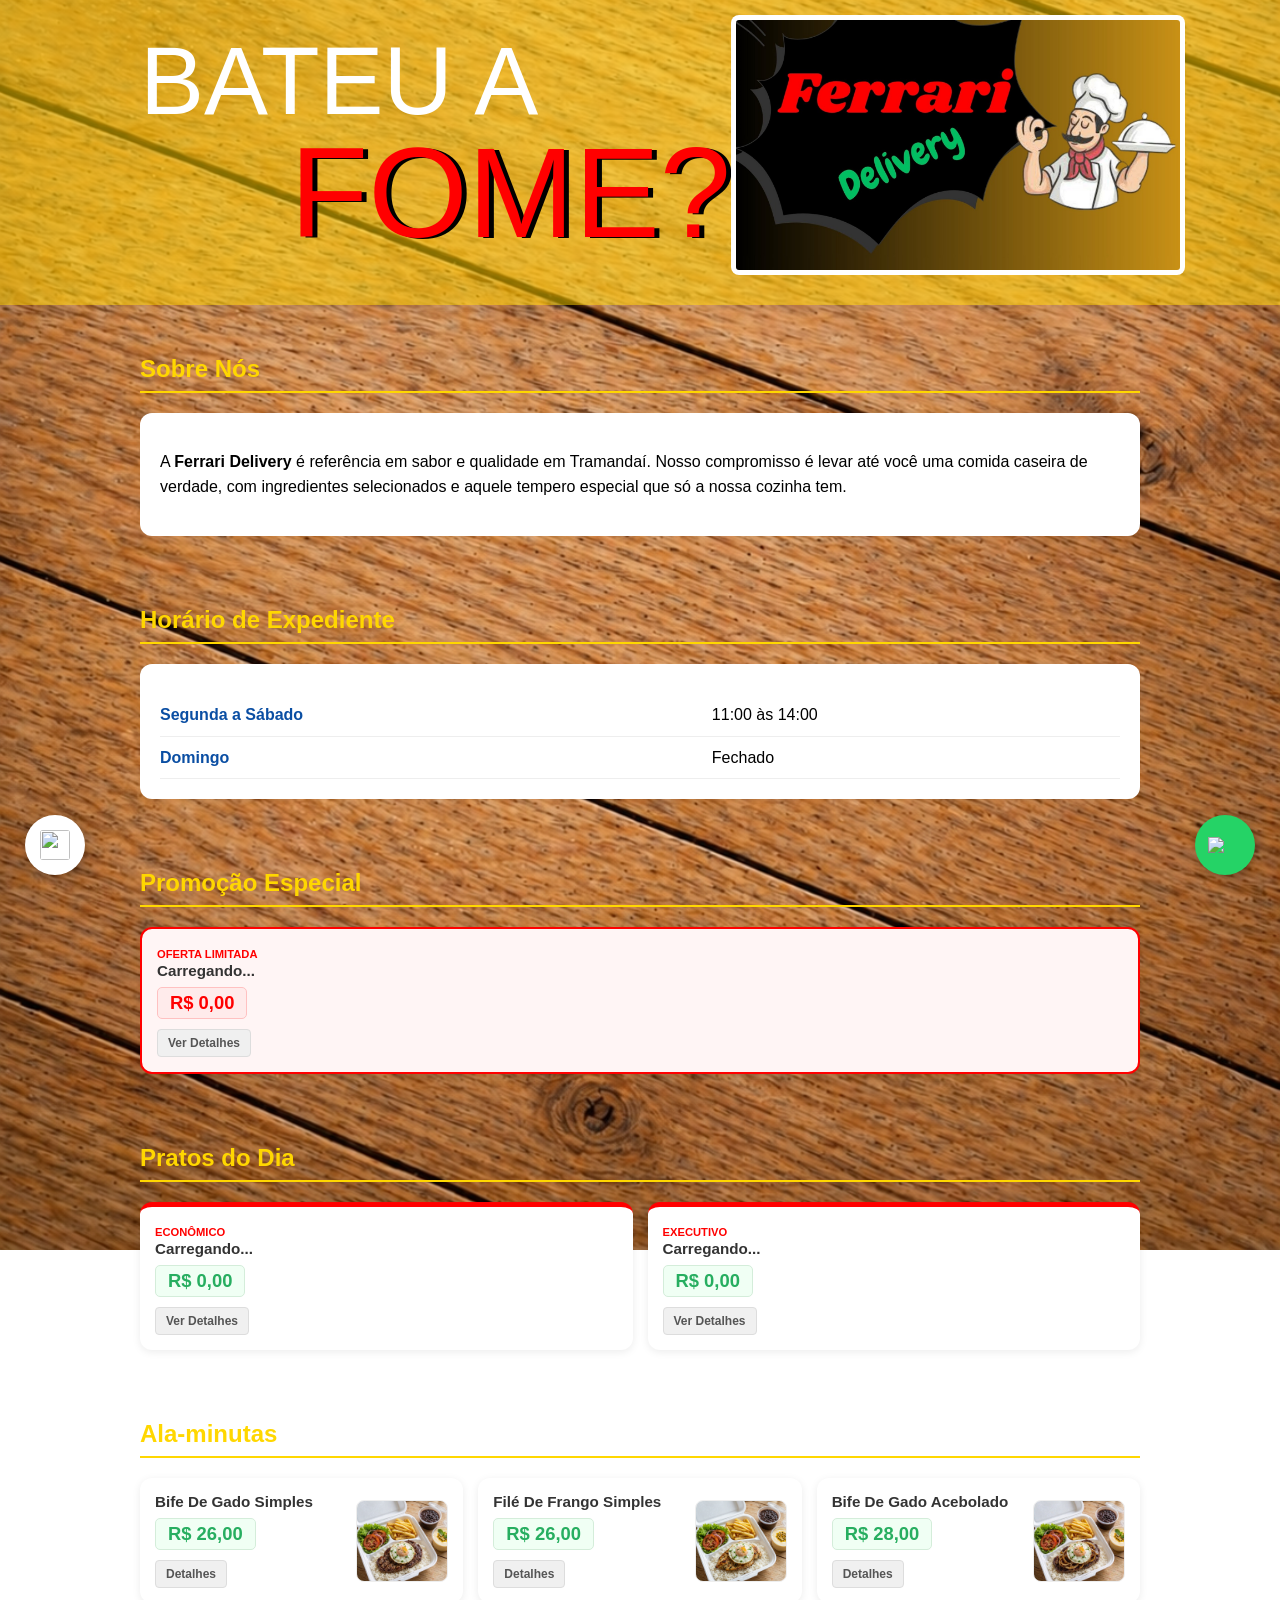
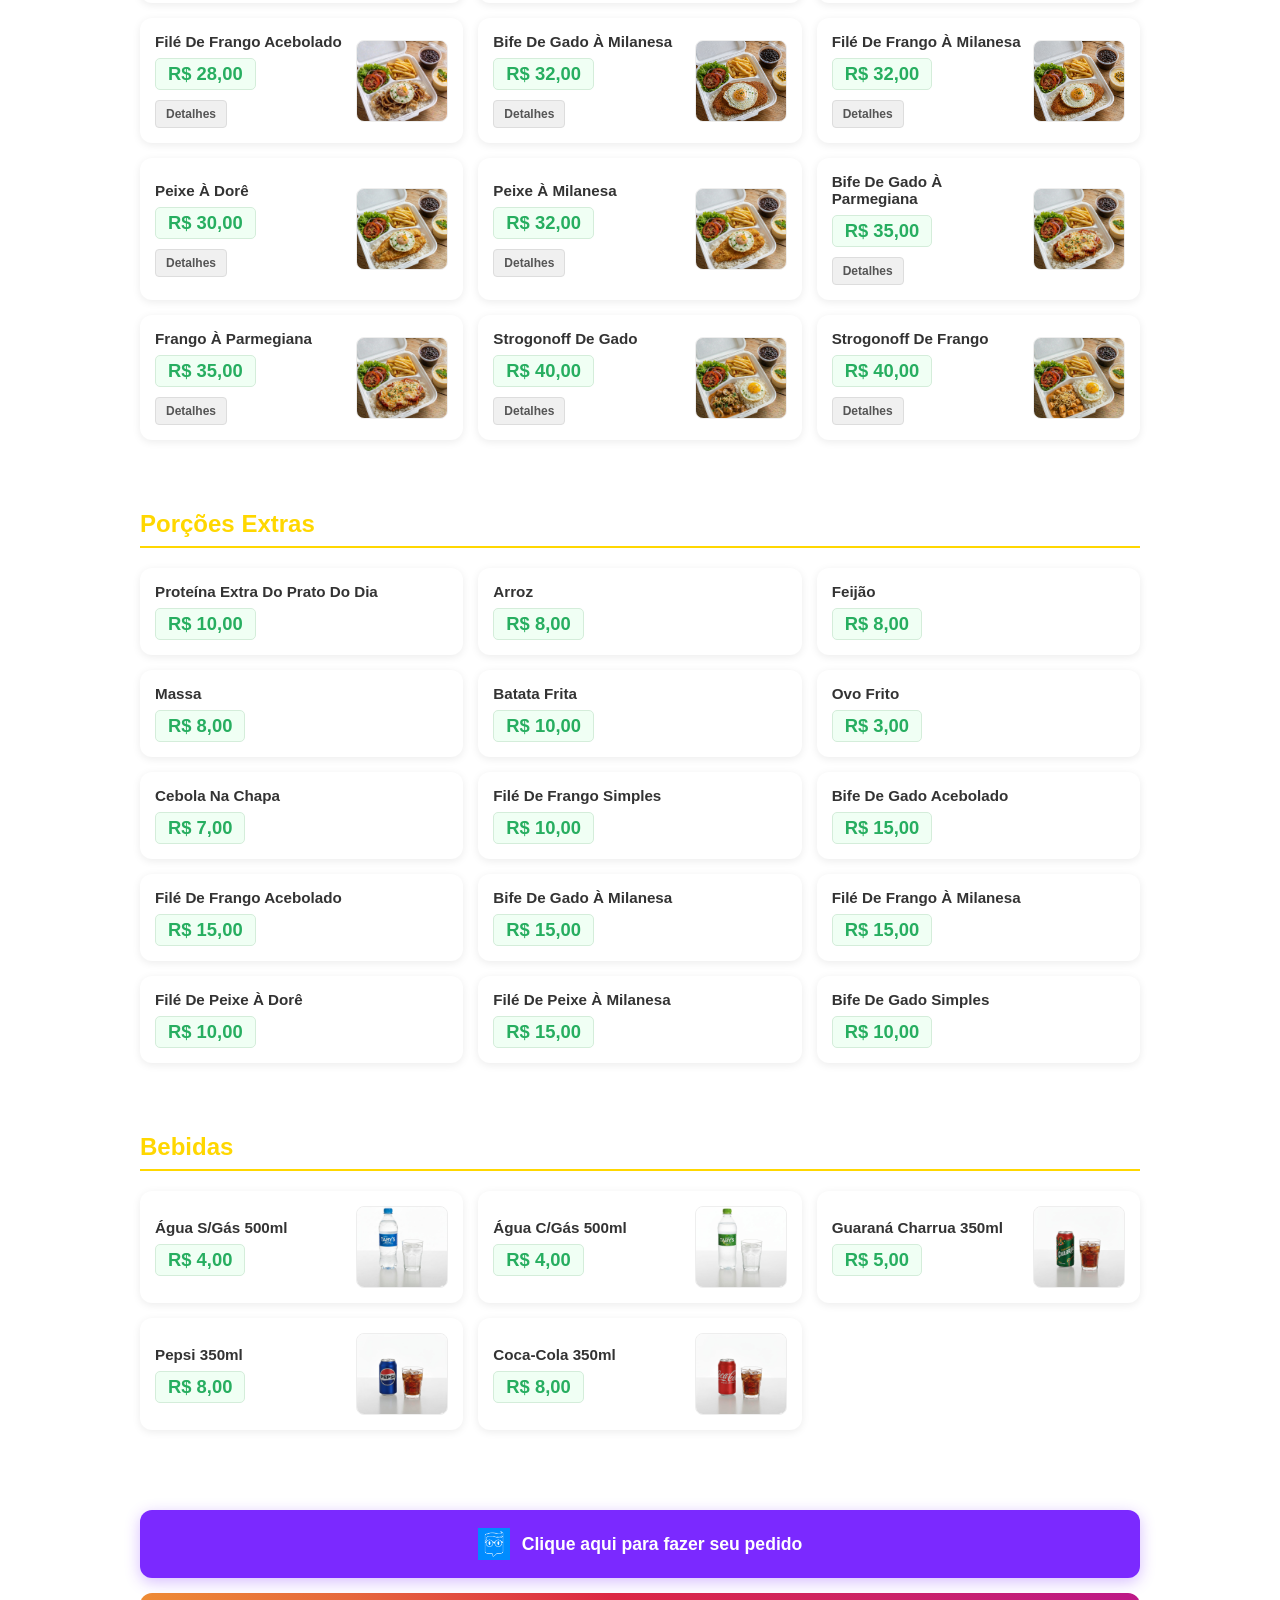
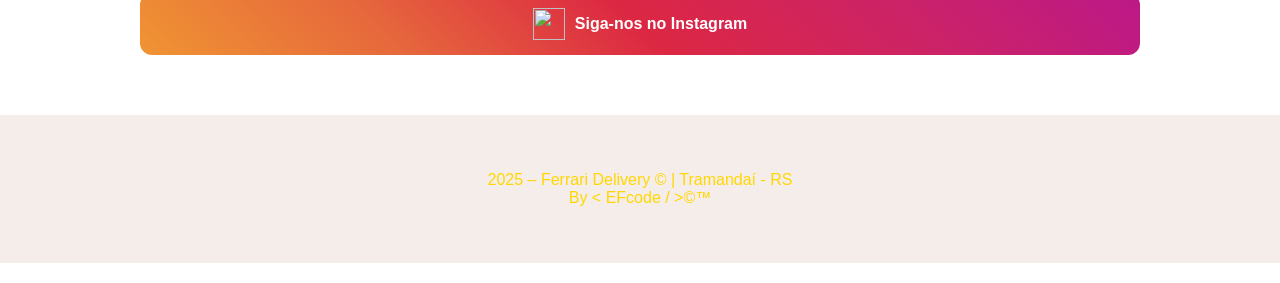
==== commit d572b9cf: "finalizado" ====
--- a/index.html
+++ b/index.html
@@ -176,7 +176,7 @@
             <div class="preco">R$ 28,00</div>
             <button
               class="btn-detalhes"
-              onclick="abrirModal('Frango Acebolado', 'Arroz, Feijão, Batata frita, Ovo, Cebola, Salada, sobremesa')"
+              onclick="abrirModal('Frango Acebolado', 'Arroz, Feijão, Batata frita, Ovo, Cebola na chapa, Salada, sobremesa')"
             >
               Detalhes
             </button>
@@ -396,7 +396,7 @@
     </div>
 
     <footer onclick="tentarAdmin()">
-        <p>© 2025 – Ferrari Delivery | Tramandaí - RS <br> By < EFcode / >©™ <br> </p>
+        <p> 2025 – Ferrari Delivery © | Tramandaí - RS <br> By < EFcode / >©™ <br> </p>
         </footer>
 
     <div id="painel-admin">
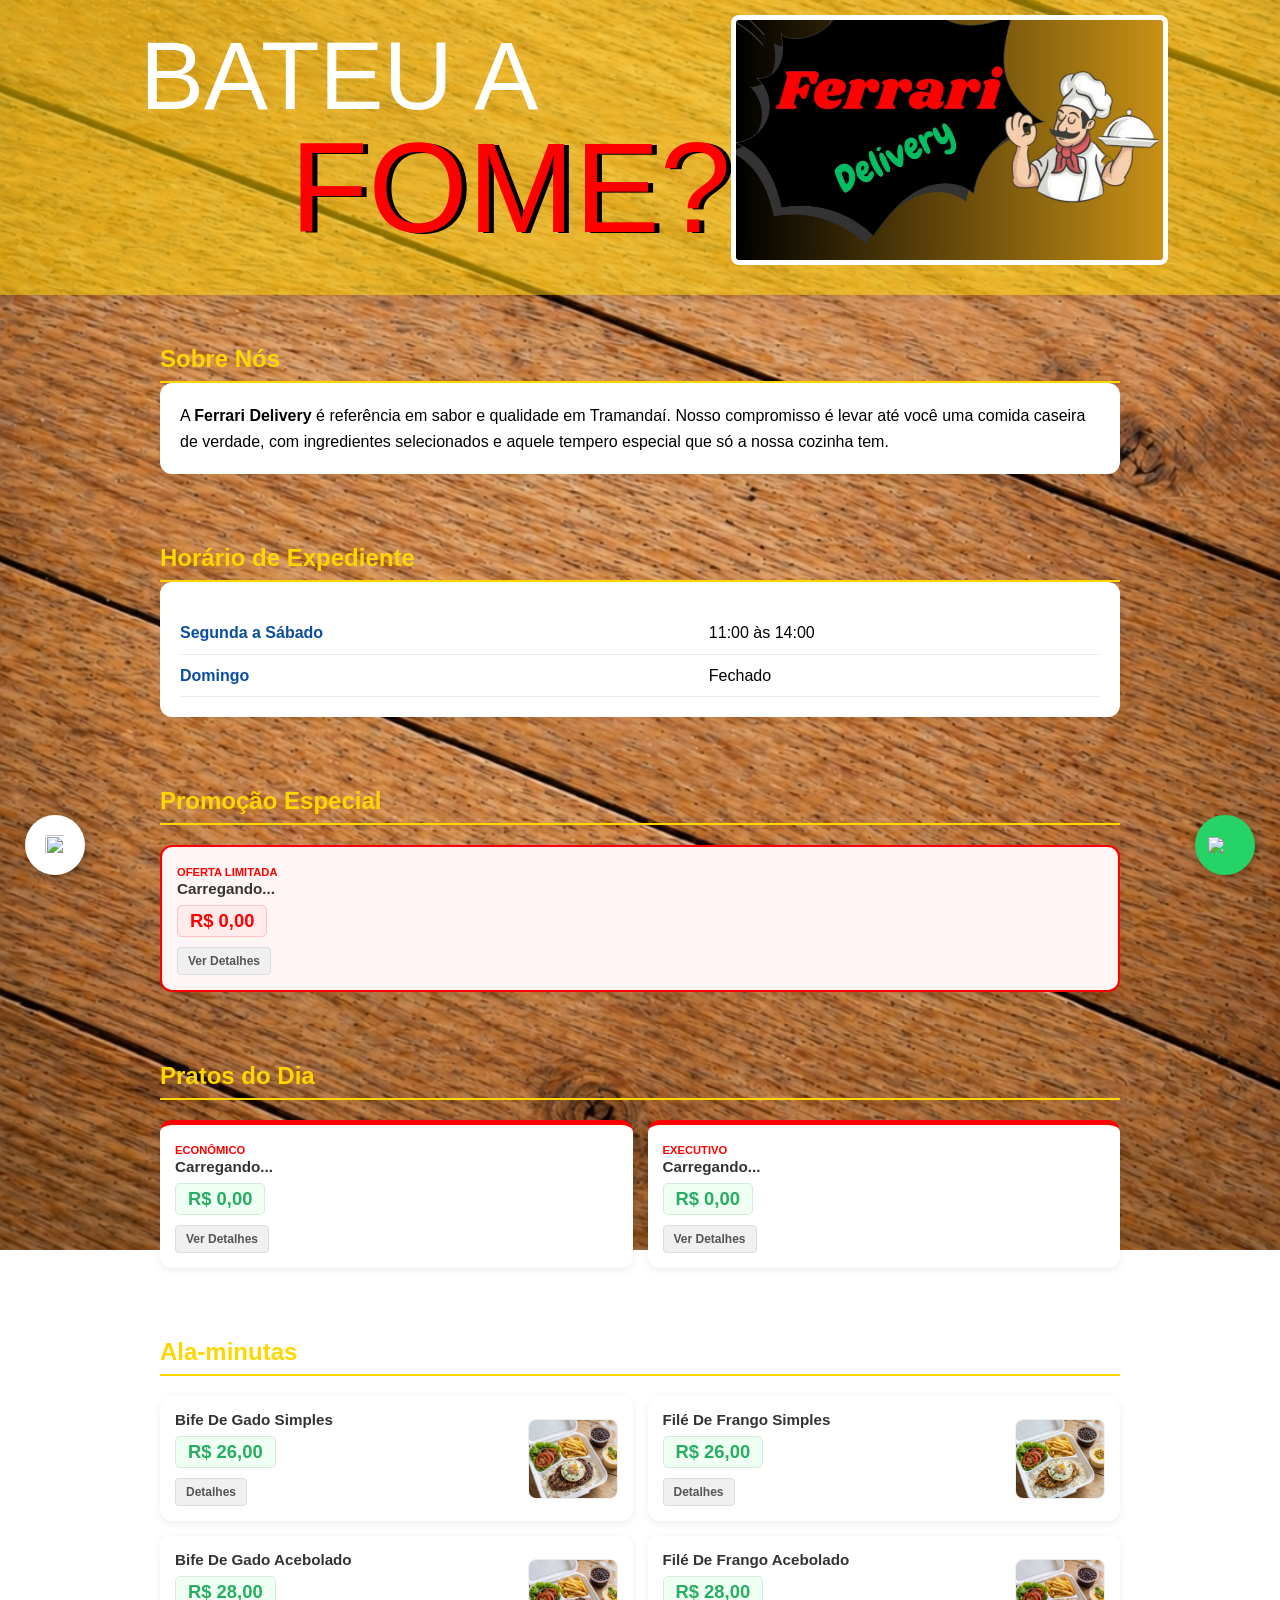
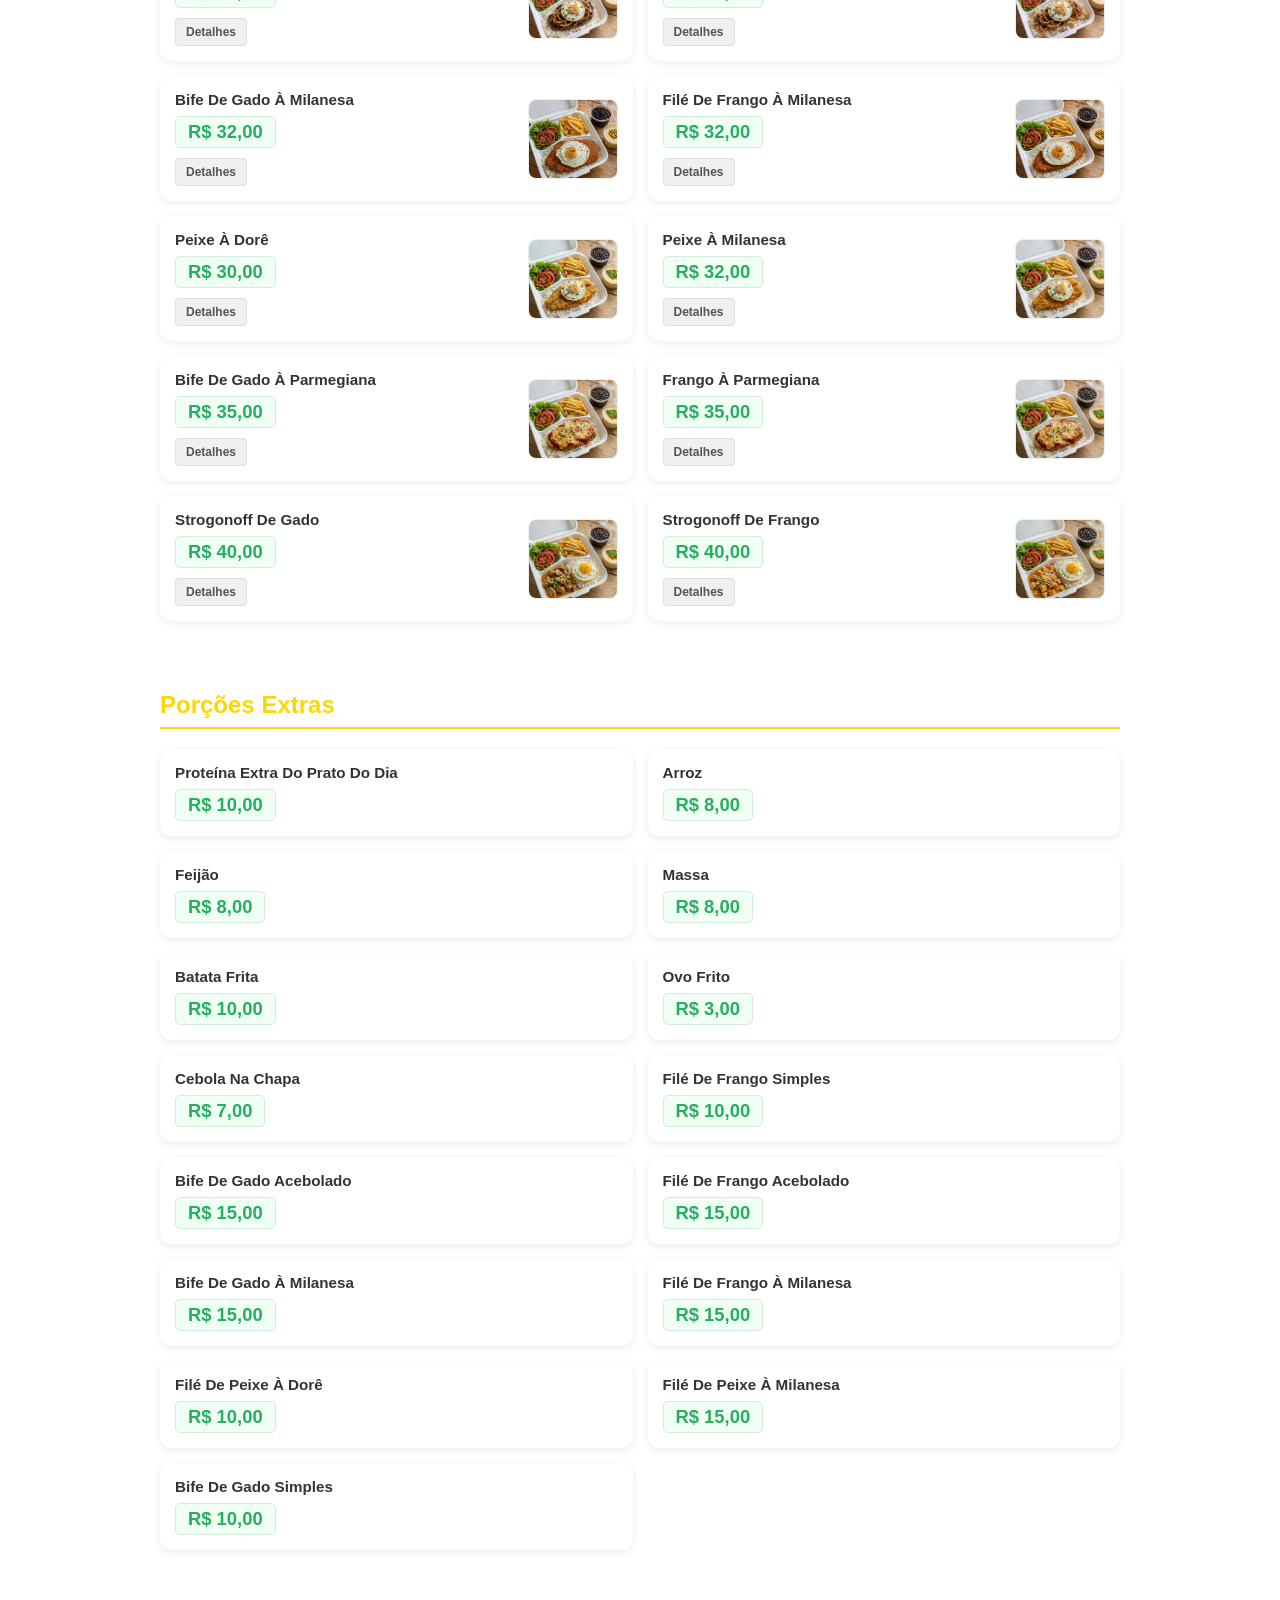
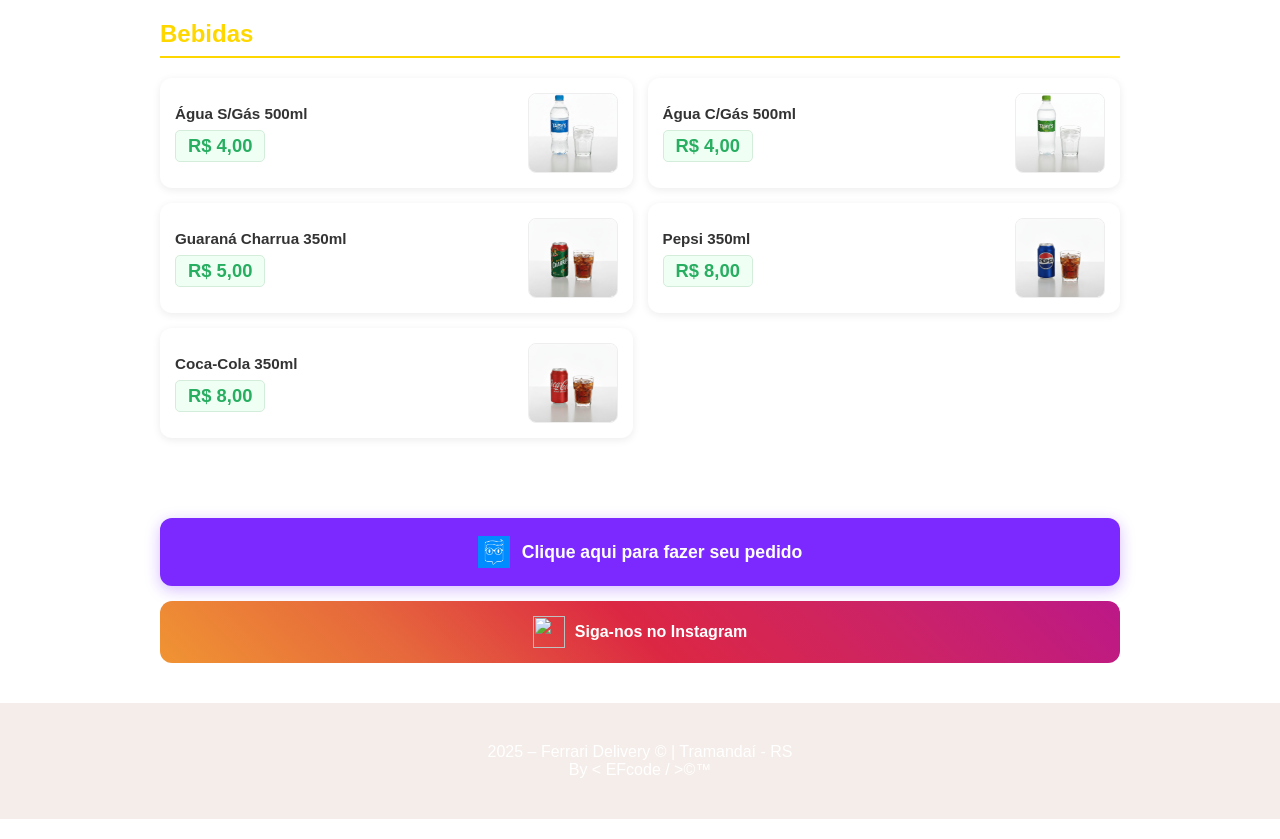
==== commit 597d02f0: "adicionado um link favicon" ====
--- a/index.html
+++ b/index.html
@@ -4,7 +4,7 @@
     <meta charset="UTF-8" />
     <title>Ferrari Delivery - Cardápio Completo</title>
     <meta name="viewport" content="width=device-width, initial-scale=1.0" />
-
+    <link rel="icon" type="image/x-icon" href="/favicon.ico">
     <link rel="stylesheet" href="styles.css" />
 
     <script src="https://www.gstatic.com/firebasejs/9.6.1/firebase-app-compat.js"></script>
--- a/styles.css
+++ b/styles.css
@@ -1,9 +1,17 @@
+* {
+    margin: 0;
+    padding: 0;
+    box-sizing: border-box;
+}
+
 body {
+    width: 100%;
+    overflow-x: hidden;
     background-image: url('./assets/background.png');
     background-repeat: no-repeat;
     background-size: cover;
     background-position: center;
-    background-attachment: fixed; /* Opcional: mantém o fundo parado ao rolar */
+    background-attachment: fixed;
     margin: 0;
     font-family: Arial, sans-serif;
     color: #000;
@@ -20,8 +28,8 @@
     display: flex;
     justify-content: space-between;
     align-items: center;
-    max-width: 1000px; /* Mesma largura das seções de baixo */
-    margin: 0 auto;    /* Centraliza o conteúdo no meio da tela */
+    max-width: 1000px;
+    margin: 0 auto;   
     width: 100%;
 }
 
@@ -58,32 +66,31 @@
     gap: 10px;
     align-items: center;
     margin-top: 15px;
-    max-width: 1000px; /* Alinhamento total */
+    max-width: 1000px;
     margin-left: auto;
     margin-right: auto;
     width: 100%;
 }
 
 .btn-compartilhar {
-    position: fixed;        /* Faz o botão flutuar na tela */
-    bottom: 25px;           /* Mesma distância do fundo que o WhatsApp */
-    left: 25px;             /* Posiciona no lado esquerdo */
-    z-index: 1000;          /* Garante que fique acima de outros elementos */
-    width: 60px;            /* Mesmo tamanho do botão do zap */
-    height: 60px;           /* Mesmo tamanho do botão do zap */
-    background-color: #fff; /* Cor de fundo branca */
-    border-radius: 50%;     /* Deixa redondo */
+    position: fixed;
+    bottom: 25px;
+    left: 25px;
+    z-index: 1000;
+    width: 60px;
+    height: 60px;
+    background-color: rgb(255, 255, 255);
+    border-radius: 50%;
     display: flex;
     align-items: center;
     justify-content: center;
     box-shadow: 2px 2px 10px rgba(0, 0, 0, 0.3);
-    border: none;           /* Remove bordas padrão de botão */
+    border: none;
     cursor: pointer;
 }
 
-/* Ajuste para a imagem dentro do botão */
 .btn-compartilhar img {
-    width: 30px;            /* Aumentei um pouco para preencher melhor o botão maior */
+    width: 30px;
     height: 30px;
 }
 
@@ -278,9 +285,9 @@
     text-align: center;
     padding: 40px;
     background: rgba(160, 82, 45, 0.10);
-    color: #FFD700;
+    color: #FFFFFF;
     cursor: pointer;
-    margin-top: 20px;
+    margin-top: -20px;
 }
 
 .escondido {
@@ -325,9 +332,26 @@
     margin-top: 0;
 }
 
-/* --- MEDIA QUERY PARA CELULAR --- */
-@media (max-width: 768px) {
-    /* Ajusta o topo para o texto e a logo não baterem */
+
+
+@media (max-width: 900px) {
+
+    * {
+        max-width: 100vw;
+        box-sizing: border-box;
+    }
+
+    html, body {
+        width: 100%;
+        overflow-x: hidden;
+        position: relative;
+    }
+
+    img {
+        max-width: 100%;
+        height: auto;
+    }
+
     .topo-header {
         flex-direction: row;
         align-items: flex-start;
@@ -346,39 +370,39 @@
         max-height: 60px;
     }
 
-    /* Faz os itens do cardápio ocuparem a largura toda */
+   
     .cardapio {
-        grid-template-columns: 1fr; /* Um item por linha */
+        grid-template-columns: 1fr;
         gap: 10px;
     }
 
-    /* Ajusta o tamanho da imagem da comida no celular */
+   
     .item-img {
         width: 70px;
         height: 70px;
     }
 
-    /* Deixa o campo de busca e o botão de compartilhar alinhados */
+   
     .acoes-container {
         flex-wrap: wrap;
     }
 
     .busca-box {
-        order: 1; /* Busca em cima */
+        order: 1;
         width: 100%;
     }
 
     .btn-compartilhar {
-        order: 2; /* Botão do lado ou abaixo */
-    }
-
-    /* Melhora o botão de pedido para o polegar */
+        order: 2;
+    }
+
+   
     .btn-pedido {
         font-size: 0.95rem;
         padding: 15px;
     }
 
-    /* Ajusta o modal para não sumir no topo da tela */
+   
     .modal-content {
         margin: 30% auto;
         width: 90%;
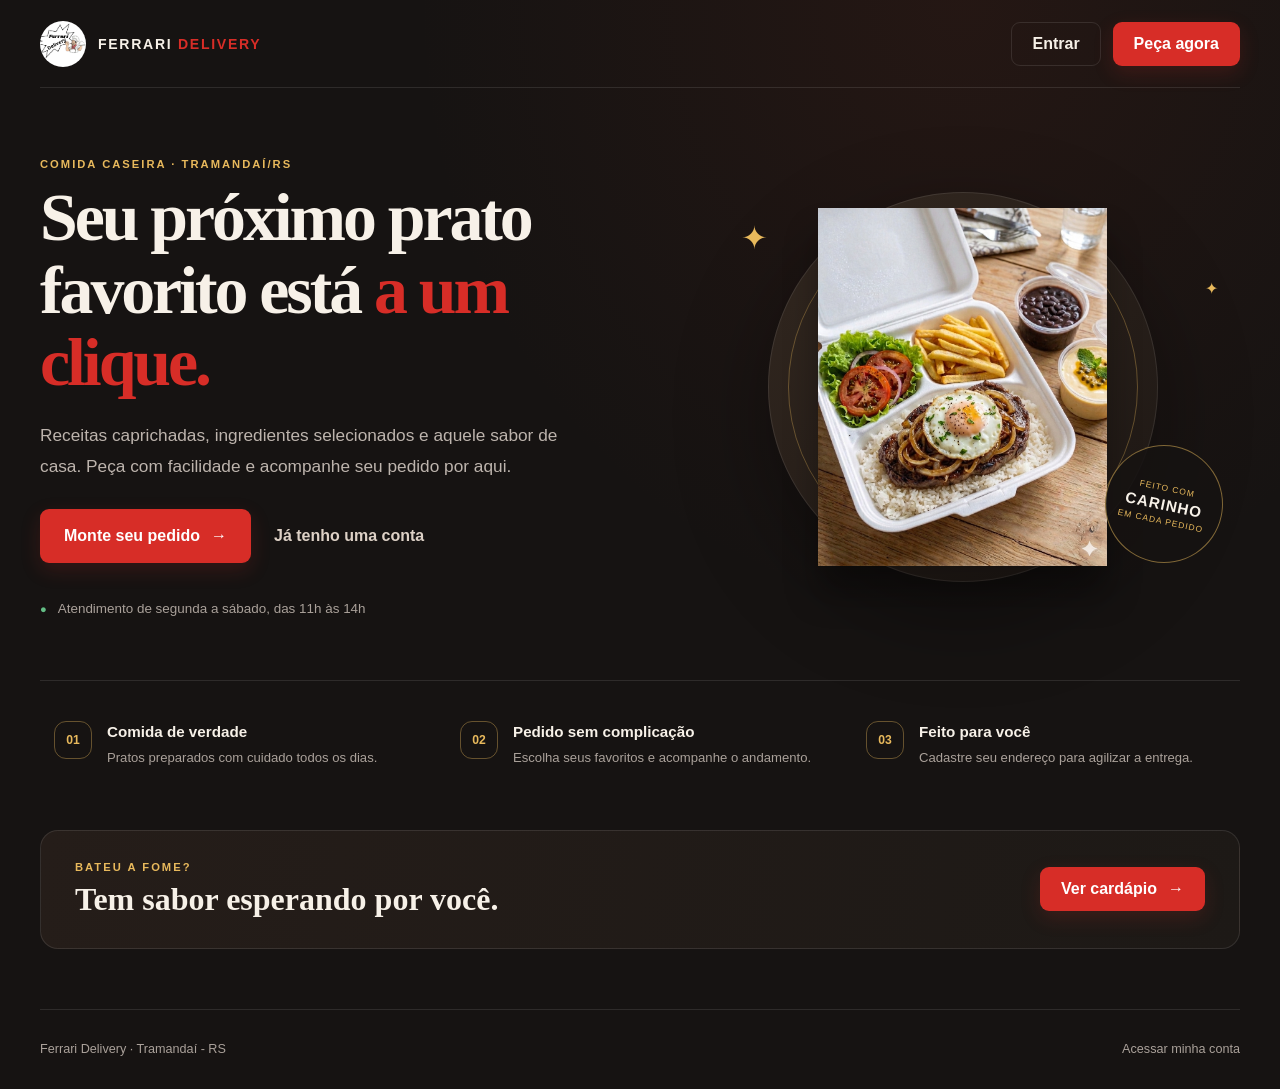
==== commit e8a73658: "primeiro commit sáas ferrari delivery" ====
--- a/index.html
+++ b/index.html
@@ -1,437 +1,57 @@
-<!DOCTYPE html>
+<!doctype html>
 <html lang="pt-BR">
   <head>
-    <meta charset="UTF-8" />
-    <title>Ferrari Delivery - Cardápio Completo</title>
-    <meta name="viewport" content="width=device-width, initial-scale=1.0" />
-    <link rel="icon" type="image/x-icon" href="/favicon.ico">
-    <link rel="stylesheet" href="styles.css" />
-
-    <script src="https://www.gstatic.com/firebasejs/9.6.1/firebase-app-compat.js"></script>
-    <script src="https://www.gstatic.com/firebasejs/9.6.1/firebase-database-compat.js"></script>
-    <script src="https://www.gstatic.com/firebasejs/9.6.1/firebase-auth-compat.js"></script>
+    <meta charset="utf-8">
+    <meta name="viewport" content="width=device-width, initial-scale=1">
+    <meta name="theme-color" content="#161312">
+    <title>Ferrari Delivery | Sabor de verdade, na sua casa</title>
+    <link rel="icon" href="assets/logo.png">
+    <link rel="stylesheet" href="styles.css">
+    <script type="module" src="app.js"></script>
   </head>
-  <body onload="carregarDados()">
-    <a href="https://wa.me/5551996435568" class="wpp-flutuante" target="_blank">
-      <img
-        src="https://upload.wikimedia.org/wikipedia/commons/6/6b/WhatsApp.svg"
-        width="35"
-      />
-    </a>
-
-    <header>
-      <div class="topo-header">
-        <div class="chamada-texto">
-          <span class="linha-1">Bateu a</span><span class="linha-2">Fome?</span>
-        </div>
-        <img src="./assets/logo.jpg" alt="Ferrari Delivery" />
-      </div>
-      <div class="acoes-container">
-        
-        <button class="btn-compartilhar" onclick="compartilhar()">
-          <img src="https://cdn-icons-png.flaticon.com/512/1358/1358023.png" />
-        </button>
-      </div>
+  <body data-page="home">
+    <header class="site-header">
+      <a class="brand" href="index.html" aria-label="Ferrari Delivery, início">
+        <img src="assets/logo.png" alt="" width="48" height="48">
+        <span>FERRARI <strong>DELIVERY</strong></span>
+      </a>
+      <nav class="header-actions" aria-label="Navegação principal">
+        <a class="button button-outline" href="login.html">Entrar</a>
+        <a class="button button-primary" href="login.html?cadastro=1">Peça agora</a>
+      </nav>
     </header>
 
-    <section>
-      <h2>Sobre Nós</h2>
-      <div class="info-box">
-        <p>
-          A <strong>Ferrari Delivery</strong> é referência em sabor e qualidade
-          em Tramandaí. Nosso compromisso é levar até você uma comida caseira de
-          verdade, com ingredientes selecionados e aquele tempero especial que
-          só a nossa cozinha tem.
-        </p>
-      </div>
-    </section>
+    <main>
+      <section class="hero home-hero">
+        <div class="hero-copy">
+          <p class="eyebrow">COMIDA CASEIRA · TRAMANDAÍ/RS</p>
+          <h1>Seu próximo prato favorito está <span>a um clique.</span></h1>
+          <p class="hero-description">Receitas caprichadas, ingredientes selecionados e aquele sabor de casa. Peça com facilidade e acompanhe seu pedido por aqui.</p>
+          <div class="hero-actions">
+            <a class="button button-primary button-large" href="login.html?cadastro=1">Monte seu pedido <span aria-hidden="true">→</span></a>
+            <a class="text-link" href="login.html">Já tenho uma conta</a>
+          </div>
+          <div class="hero-proof"><span aria-hidden="true">●</span> Atendimento de segunda a sábado, das 11h às 14h</div>
+        </div>
+        <div class="hero-art" aria-label="Prato preparado pela Ferrari Delivery">
+          <div class="hero-image-frame"><img src="assets/Bife De Gado Acebolado.png" alt="Bife acebolado acompanhado de guarnições"></div>
+          <div class="hero-stamp"><span>FEITO COM</span><strong>CARINHO</strong><span>EM CADA PEDIDO</span></div>
+          <span class="hero-spark hero-spark-one" aria-hidden="true">✦</span>
+          <span class="hero-spark hero-spark-two" aria-hidden="true">✦</span>
+        </div>
+      </section>
 
-    <section>
-      <h2>Horário de Expediente</h2>
-      <div class="info-box">
-        <table class="tabela-horario">
-          <tr>
-            <td class="dia-semana">Segunda a Sábado</td>
-            <td>11:00 às 14:00</td>
-          </tr>
-          <tr>
-            <td class="dia-semana">Domingo</td>
-            <td>Fechado</td>
-          </tr>
-        </table>
-      </div>
-    </section>
+      <section class="benefits page-section" aria-label="Vantagens">
+        <article><span class="benefit-icon" aria-hidden="true">01</span><div><h2>Comida de verdade</h2><p>Pratos preparados com cuidado todos os dias.</p></div></article>
+        <article><span class="benefit-icon" aria-hidden="true">02</span><div><h2>Pedido sem complicação</h2><p>Escolha seus favoritos e acompanhe o andamento.</p></div></article>
+        <article><span class="benefit-icon" aria-hidden="true">03</span><div><h2>Feito para você</h2><p>Cadastre seu endereço para agilizar a entrega.</p></div></article>
+      </section>
 
-    <section>
-      <h2 class="promo-header">Promoção Especial</h2>
-      <div class="cardapio">
-        <div
-          class="item"
-          style="border: 2px solid #ff0000; background: #fff5f5"
-        >
-          <div class="item-info">
-            <span style="color: red; font-size: 0.7rem; font-weight: bold"
-              >OFERTA LIMITADA</span
-            >
-            <h3 id="display-promo-nome">Carregando...</h3>
-            <div
-              class="preco"
-              id="display-promo-preco"
-              style="background: #ffebeb; border-color: #ffc1c1; color: #ff0000"
-            >
-              R$ 0,00
-            </div>
-            <button class="btn-detalhes" onclick="abrirModalDia('promo')">
-              Ver Detalhes
-            </button>
-          </div>
-        </div>
-      </div>
-    </section>
-
-    <section>
-      <h2>Pratos do Dia</h2>
-      <div class="cardapio">
-        <div class="item" style="border-top: 5px solid #ff0000">
-          <div class="item-info">
-            <span style="color: red; font-size: 0.7rem; font-weight: bold"
-              >ECONÔMICO</span
-            >
-            <h3 id="display-eco-nome">Carregando...</h3>
-            <div class="preco" id="display-eco-preco">R$ 0,00</div>
-            <button class="btn-detalhes" onclick="abrirModalDia('eco')">
-              Ver Detalhes
-            </button>
-          </div>
-        </div>
-        <div class="item" style="border-top: 5px solid #ff0000">
-          <div class="item-info">
-            <span style="color: red; font-size: 0.7rem; font-weight: bold"
-              >EXECUTIVO</span
-            >
-            <h3 id="display-exe-nome">Carregando...</h3>
-            <div class="preco" id="display-exe-preco">R$ 0,00</div>
-            <button class="btn-detalhes" onclick="abrirModalDia('exe')">
-              Ver Detalhes
-            </button>
-          </div>
-        </div>
-      </div>
-    </section>
-
-    <section>
-      <h2>Ala-minutas</h2>
-      <div class="cardapio">
-        <div class="item">
-          <div class="item-info">
-            <h3>Bife de Gado Simples</h3>
-            <div class="preco">R$ 26,00</div>
-            <button
-              class="btn-detalhes"
-              onclick="abrirModal('Bife Gado Simples', 'Arroz, Feijão, Batata frita, Ovo, Salada, Sobremesa')"
-            >
-              Detalhes
-            </button>
-          </div>
-          <img
-            src="./assets/Bife De Gado Simples.png"
-            class="item-img"
-            alt="Bife de Gado Simples"
-          />
-        </div>
-        <div class="item">
-          <div class="item-info">
-            <h3>Filé de Frango Simples</h3>
-            <div class="preco">R$ 26,00</div>
-            <button
-              class="btn-detalhes"
-              onclick="abrirModal('Frango Simples', 'Arroz, Feijão, Batata frita, Ovo, Salada, Sobremesa')"
-            >
-              Detalhes
-            </button>
-          </div>
-          <img src="./assets/bife de frango simples.png" class="item-img alt="Filé de Frango
-          Simples">
-        </div>
-        <div class="item">
-          <div class="item-info">
-            <h3>Bife de Gado Acebolado</h3>
-            <div class="preco">R$ 28,00</div>
-            <button
-              class="btn-detalhes"
-              onclick="abrirModal('Gado Acebolado', 'Arroz, Feijão, Batata frita, Ovo, Cebola na chapa, Salada, sobremesa')"
-            >
-              Detalhes
-            </button>
-          </div>
-          <img
-            src="./assets/Bife De Gado Acebolado.png"
-            class="item-img"
-            alt="Bife de Gado Acebolado"
-          />
-        </div>
-        <div class="item">
-          <div class="item-info">
-            <h3>Filé de Frango Acebolado</h3>
-            <div class="preco">R$ 28,00</div>
-            <button
-              class="btn-detalhes"
-              onclick="abrirModal('Frango Acebolado', 'Arroz, Feijão, Batata frita, Ovo, Cebola na chapa, Salada, sobremesa')"
-            >
-              Detalhes
-            </button>
-          </div>
-          <img
-            src="./assets/Filé De Frango Acebolado.png"
-            class="item-img"
-            alt="Filé de Frango Acebolado"
-          />
-        </div>
-        <div class="item">
-          <div class="item-info">
-            <h3>Bife de Gado à Milanesa</h3>
-            <div class="preco">R$ 32,00</div>
-            <button
-              class="btn-detalhes"
-              onclick="abrirModal('Gado Milanesa', 'Arroz, Feijão, Batata frita, Ovo, Salada, Sobremesa')"
-            >
-              Detalhes
-            </button>
-          </div>
-          <img
-            src="./assets/gado a milanesa.png"
-            class="item-img"
-            alt="Bife de Gado à Milanesa"
-          />
-        </div>
-        <div class="item">
-          <div class="item-info">
-            <h3>Filé de Frango à Milanesa</h3>
-            <div class="preco">R$ 32,00</div>
-            <button
-              class="btn-detalhes"
-              onclick="abrirModal('Frango Milanesa', 'Arroz, Feijão, Batata frita, Ovo, Salada, Sobremesa')"
-            >
-              Detalhes
-            </button>
-          </div>
-          <img
-            src="./assets/frango a milanesa.png"
-            class="item-img"
-            alt="Filé de Frango à Milanesa"
-          />
-        </div>
-        <div class="item">
-          <div class="item-info">
-            <h3>Peixe à Dorê</h3>
-            <div class="preco">R$ 30,00</div>
-            <button
-              class="btn-detalhes"
-              onclick="abrirModal('Peixe Dorê', 'Arroz, Feijão, Batata frita, ovo, Salada, sobremesa')"
-            >
-              Detalhes
-            </button>
-          </div>
-          <img src="./assets/peixe a doré.png" class="item-img" alt="Peixe à Dorê" />
-        </div>
-
-        <div class="item">
-          <div class="item-info">
-            <h3>Peixe à Milanesa</h3>
-            <div class="preco">R$ 32,00</div>
-            <button
-              class="btn-detalhes"
-              onclick="abrirModal('Peixe Milanesa', 'Arroz, Feijão, Batata frita, ovo, Salada, sobremesa')"
-            >
-              Detalhes
-            </button>
-          </div>
-          <img
-            src="./assets/filé de Peixe À Milanesa.png"
-            class="item-img"
-            alt="Peixe à Milanesa"
-          />
-        </div>
-
-        <div class="item">
-          <div class="item-info">
-            <h3>Bife de Gado à Parmegiana</h3>
-            <div class="preco">R$ 35,00</div>
-            <button
-              class="btn-detalhes"
-              onclick="abrirModal('Gado Parmegiana', 'Arroz, Feijão, Batata frita, Ovo, Salada, Sobremesa')"
-            >
-              Detalhes
-            </button>
-          </div>
-          <img
-            src="./assets/Bife De Gado À Parmegiana.png"
-            class="item-img"
-            alt="Bife de Gado à Parmegiana"
-          />
-        </div>
-
-        <div class="item">
-          <div class="item-info">
-            <h3>Frango à Parmegiana</h3>
-            <div class="preco">R$ 35,00</div>
-            <button
-              class="btn-detalhes"
-              onclick="abrirModal('Frango Parmegiana', 'Arroz, Feijão, Batata frita, Ovo, Salada, Sobremesa')"
-            >
-              Detalhes
-            </button>
-          </div>
-          <img
-            src="./assets/Frango À Parmegiana.png"
-            class="item-img"
-            alt="Frango à Parmegiana"
-          />
-        </div>
-
-        <div class="item">
-          <div class="item-info">
-            <h3>Strogonoff de Gado</h3>
-            <div class="preco">R$ 40,00</div>
-            <button
-              class="btn-detalhes"
-              onclick="abrirModal('Strogonoff Gado', 'Arroz, Feijão, Batata frita, Ovo, Salada, Sobremesa')"
-            >
-              Detalhes
-            </button>
-          </div>
-          <img
-            src="./assets/Strogonoff De Gado.png"
-            class="item-img"
-            alt="Strogonoff de Gado"
-          />
-        </div>
-
-        <div class="item">
-          <div class="item-info">
-            <h3>Strogonoff de Frango</h3>
-            <div class="preco">R$ 40,00</div>
-            <button
-              class="btn-detalhes"
-              onclick="abrirModal('Strogonoff Frango', 'Arroz, Feijão, Batata frita, Ovo, Salada, Sobremesa')"
-            >
-              Detalhes
-            </button>
-          </div>
-          <img
-            src="./assets/Strogonoff De Frango.png"
-            class="item-img"
-            alt="Strogonoff de Frango"
-          />
-        </div>
-      </div>
-    </section>
-
-    <section>
-      <h2>Porções Extras</h2>
-      <div class="cardapio" id="container-porcoes"></div>
-    </section>
-
-    <section>
-      <h2>Bebidas</h2>
-      <div class="cardapio">
-        <div class="item">
-          <div class="item-info">
-            <h3>Água s/gás 500ml</h3>
-            <div class="preco">R$ 4,00</div>
-          </div>
-          <img src="./assets/agua s gas.jpg" class="item-img" />
-        </div>
-        <div class="item">
-          <div class="item-info">
-            <h3>Água c/gás 500ml</h3>
-            <div class="preco">R$ 4,00</div>
-          </div>
-          <img src="./assets/agua c gas.jpg" class="item-img" />
-        </div>
-        <div class="item">
-          <div class="item-info">
-            <h3>Guaraná Charrua 350ml</h3>
-            <div class="preco">R$ 5,00</div>
-          </div>
-          <img src="./assets/guarana.jpg" class="item-img" />
-        </div>
-        <div class="item">
-          <div class="item-info">
-            <h3>Pepsi 350ml</h3>
-            <div class="preco">R$ 8,00</div>
-          </div>
-          <img src="./assets/pepsi.jpg" class="item-img" />
-        </div>
-        <div class="item">
-          <div class="item-info">
-            <h3>Coca-cola 350ml</h3>
-            <div class="preco">R$ 8,00</div>
-          </div>
-          <img src="./assets/coca.jpg" class="item-img" />
-        </div>
-      </div>
-    </section>
-
-    <div class="container-botoes-finais">
-      <a
-        href="https://pedido.anota.ai/loja/ferrari-delivery"
-        target="_blank"
-        class="btn-pedido"
-      >
-        <img src="assets/download.png" class="icon-btn" alt="AnotaAI" />
-        Clique aqui para fazer seu pedido
-      </a>
-      <a
-        href="https://www.instagram.com/deliveryferrari"
-        target="_blank"
-        class="btn-insta"
-      >
-        <img
-          src="https://upload.wikimedia.org/wikipedia/commons/e/e7/Instagram_logo_2016.svg"
-          class="icon-btn"
-        />
-        Siga-nos no Instagram
-      </a>
-    </div>
-
-    <footer onclick="tentarAdmin()">
-        <p> 2025 – Ferrari Delivery © | Tramandaí - RS <br> By < EFcode / >©™ <br> </p>
-        </footer>
-
-    <div id="painel-admin">
-      <h3>⚙️ Painel Administrativo</h3>
-      <strong>PROMOÇÃO:</strong>
-      <input
-        type="text"
-        id="in-promo-n"
-        class="input-admin"
-        placeholder="Nome"
-      />
-      <input
-        type="text"
-        id="in-promo-p"
-        class="input-admin"
-        placeholder="Preço"
-      />
-      <input
-        type="text"
-        id="in-promo-d"
-        class="input-admin"
-        placeholder="Detalhes"
-      />
-      <button class="btn-salvar" onclick="salvarAdmin()">SALVAR TUDO</button>
-    </div>
-
-    <div id="meuModal" class="modal">
-      <div class="modal-content">
-        <h2 id="modalTitulo"></h2>
-        <hr />
-        <p id="modalCorpo"></p>
-        <button onclick="fecharModal()" class="btn-fechar-modal">FECHAR</button>
-      </div>
-    </div>
-
-    <script src="script.js"></script>
+      <section class="home-cta page-section">
+        <div><p class="eyebrow">BATEU A FOME?</p><h2>Tem sabor esperando por você.</h2></div>
+        <a class="button button-primary" href="login.html?cadastro=1">Ver cardápio <span aria-hidden="true">→</span></a>
+      </section>
+    </main>
+    <footer class="site-footer"><span>Ferrari Delivery · Tramandaí - RS</span><a href="login.html">Acessar minha conta</a></footer>
   </body>
 </html>
--- a/styles.css
+++ b/styles.css
@@ -1,410 +1,690 @@
-* {
-    margin: 0;
-    padding: 0;
-    box-sizing: border-box;
+:root {
+  color-scheme: dark;
+  --ink: #f7f1e8;
+  --muted: #aaa19a;
+  --surface: #201c19;
+  --surface-raised: #2a2521;
+  --canvas: #161312;
+  --line: rgba(255, 255, 255, .1);
+  --red: #d72d27;
+  --red-deep: #a71f1b;
+  --gold: #e8b95c;
+  --green: #63bd85;
+  --radius: 18px;
+  font-family: Arial, Helvetica, sans-serif;
+  background: var(--canvas);
+  color: var(--ink);
+  font-synthesis: none;
+  text-rendering: optimizeLegibility;
 }
 
-body {
-    width: 100%;
-    overflow-x: hidden;
-    background-image: url('./assets/background.png');
-    background-repeat: no-repeat;
-    background-size: cover;
-    background-position: center;
-    background-attachment: fixed;
-    margin: 0;
-    font-family: Arial, sans-serif;
-    color: #000;
-    padding-bottom: 20px;
+* { box-sizing: border-box; }
+html { min-width: 320px; scroll-behavior: smooth; }
+body { margin: 0; min-height: 100vh; background: radial-gradient(ellipse at 75% 0%, rgba(120, 45, 28, .15), transparent 34rem), var(--canvas); color: var(--ink); }
+button, input, select, textarea { font: inherit; }
+button, a { -webkit-tap-highlight-color: transparent; }
+a { color: inherit; text-decoration: none; }
+button { color: inherit; }
+img { display: block; max-width: 100%; }
+[hidden] { display: none !important; }
+
+.site-header { width: min(1200px, calc(100% - 48px)); min-height: 88px; margin: auto; display: flex; align-items: center; justify-content: space-between; gap: 20px; border-bottom: 1px solid var(--line); }
+.brand { display: inline-flex; align-items: center; gap: 12px; font-size: .88rem; font-weight: 700; letter-spacing: .12em; }
+.brand img { width: 46px; height: 46px; border-radius: 50%; object-fit: cover; background: white; }
+.brand strong { color: var(--red); }
+.header-actions { display: flex; align-items: center; gap: 12px; }
+.profile-avatar { width: 36px; height: 36px; border: 1px solid var(--line); border-radius: 50%; object-fit: cover; background: var(--surface-raised); }
+.account-name { max-width: 180px; overflow: hidden; color: #ddd1c6; font-size: .82rem; text-overflow: ellipsis; white-space: nowrap; }
+.settings-trigger { width: 42px; height: 42px; padding: 9px; display: grid; place-items: center; border: 1px solid var(--line); border-radius: 50%; color: var(--ink); background: var(--surface); cursor: pointer; transition: border-color .18s ease, transform .18s ease; }
+.settings-trigger:hover { transform: rotate(25deg); border-color: var(--gold); }
+.settings-trigger:focus-visible { outline: 2px solid var(--gold); outline-offset: 3px; }
+.settings-trigger img { width: 22px; height: 22px; object-fit: contain; }
+.button { border: 1px solid transparent; min-height: 44px; padding: 0 20px; border-radius: 9px; display: inline-flex; align-items: center; justify-content: center; gap: 11px; font-weight: 700; cursor: pointer; transition: transform .18s ease, background .18s ease, border-color .18s ease; }
+.button:hover:not(:disabled) { transform: translateY(-1px); }
+.button:focus-visible, .text-link:focus-visible, .category-tab:focus-visible, input:focus-visible, select:focus-visible, textarea:focus-visible { outline: 2px solid var(--gold); outline-offset: 3px; }
+.button:disabled { cursor: not-allowed; opacity: .48; }
+.button-primary { background: var(--red); color: white; box-shadow: 0 7px 20px rgba(215, 45, 39, .17); }
+.button-primary:hover:not(:disabled) { background: #e43a33; }
+.button-outline { border-color: var(--line); background: transparent; }
+.button-outline:hover { border-color: rgba(255, 255, 255, .35); background: rgba(255, 255, 255, .04); }
+.button-light { color: #241a14; background: #fff7eb; }
+.button-large { min-height: 54px; padding-inline: 23px; }
+.button-full { width: 100%; margin-top: 12px; }
+.text-link { color: #ddd1c6; font-weight: 600; }
+.text-link:hover { color: var(--gold); }
+.eyebrow { margin: 0 0 12px; color: var(--gold); font-size: .7rem; font-weight: 700; letter-spacing: .18em; }
+.muted { color: var(--muted); font-size: .88rem; }
+.accent { color: var(--red); }
+
+.hero { width: min(1200px, calc(100% - 48px)); margin: 0 auto; }
+.home-hero { min-height: 570px; padding: 70px 0 64px; display: grid; grid-template-columns: 1.05fr .95fr; align-items: center; gap: 32px; }
+.hero-copy { max-width: 620px; }
+h1, h2, h3, p { margin-top: 0; }
+.hero h1, .auth-intro h1, .welcome-row h1, .admin-heading h1 { margin-bottom: 20px; font: 800 clamp(2.6rem, 5.3vw, 4.7rem)/1.07 Georgia, "Times New Roman", serif; letter-spacing: -.045em; }
+.hero h1 span { color: var(--red); }
+.hero-description { max-width: 530px; margin-bottom: 27px; color: #bdb4ad; font-size: 1.08rem; line-height: 1.8; }
+.hero-actions { display: flex; align-items: center; flex-wrap: wrap; gap: 23px; }
+.hero-proof { margin-top: 38px; color: #aaa19a; font-size: .84rem; }
+.hero-proof span { margin-right: 8px; color: var(--green); font-size: .7rem; }
+.hero-art { min-height: 400px; display: grid; place-items: center; position: relative; }
+.hero-image-frame { width: min(390px, 85%); aspect-ratio: 1; position: relative; border-radius: 50%; background: linear-gradient(140deg, #332820, #1d1714); box-shadow: 0 30px 90px rgba(0, 0, 0, .35), inset 0 0 0 1px rgba(255,255,255,.09); }
+.hero-image-frame::before { content: ""; position: absolute; inset: 20px; border: 1px solid rgba(232, 185, 92, .33); border-radius: 50%; }
+.hero-image-frame img { position: absolute; inset: 4%; width: 92%; height: 92%; object-fit: contain; filter: drop-shadow(0 28px 16px rgba(0,0,0,.32)); }
+.hero-stamp { position: absolute; right: 3%; bottom: 6%; width: 118px; height: 118px; border: 1px solid rgba(232,185,92,.5); border-radius: 50%; display: flex; flex-direction: column; justify-content: center; align-items: center; gap: 3px; transform: rotate(12deg); color: var(--gold); background: rgba(22,19,18,.87); font-size: .53rem; letter-spacing: .12em; }
+.hero-stamp strong { color: var(--ink); font-size: .95rem; }
+.hero-spark { position: absolute; color: var(--gold); }
+.hero-spark-one { top: 8%; left: 10%; font-size: 2rem; }
+.hero-spark-two { top: 23%; right: 4%; font-size: 1rem; }
+.page-section { width: min(1200px, calc(100% - 48px)); margin: 0 auto; }
+.benefits { padding: 26px 0 48px; display: grid; grid-template-columns: repeat(3, 1fr); gap: 18px; border-top: 1px solid var(--line); }
+.benefits article { display: flex; align-items: flex-start; gap: 15px; padding: 14px; }
+.benefit-icon { flex: 0 0 38px; height: 38px; display: grid; place-items: center; border: 1px solid rgba(232,185,92,.38); border-radius: 12px; color: var(--gold); font-size: .76rem; font-weight: 700; }
+.benefits h2 { margin: 2px 0 7px; font-size: .95rem; }
+.benefits p { margin: 0; color: var(--muted); font-size: .82rem; line-height: 1.6; }
+.home-cta { margin-bottom: 60px; padding: 30px 34px; display: flex; align-items: center; justify-content: space-between; gap: 20px; border: 1px solid var(--line); border-radius: var(--radius); background: linear-gradient(100deg, #251d19, #1d1916); }
+.home-cta .eyebrow { margin-bottom: 8px; }
+.home-cta h2 { margin: 0; font: 700 clamp(1.3rem, 3vw, 2rem) Georgia, "Times New Roman", serif; }
+.site-footer { width: min(1200px, calc(100% - 48px)); min-height: 80px; margin: auto; display: flex; align-items: center; justify-content: space-between; gap: 16px; border-top: 1px solid var(--line); color: var(--muted); font-size: .79rem; }
+.site-footer a:hover { color: var(--ink); }
+
+.auth-layout { width: min(1060px, calc(100% - 48px)); min-height: calc(100vh - 169px); margin: 0 auto; padding: 50px 0; display: grid; grid-template-columns: 1fr minmax(350px, .8fr); align-items: center; gap: 70px; }
+.auth-intro { max-width: 480px; }
+.auth-intro h1 { font-size: clamp(2.7rem, 5vw, 4.2rem); }
+.auth-intro > p:not(.eyebrow) { color: #bdb4ad; line-height: 1.8; }
+.auth-intro img { width: 240px; height: 230px; margin: 15px auto 0 30px; object-fit: contain; filter: drop-shadow(0 20px 20px rgba(0,0,0,.32)); }
+.auth-card { padding: 32px; border: 1px solid var(--line); border-radius: var(--radius); background: linear-gradient(145deg, #25201d, #1c1917); box-shadow: 0 24px 70px rgba(0,0,0,.18); }
+.auth-switch { padding: 4px; display: grid; grid-template-columns: 1fr 1fr; gap: 4px; border-radius: 10px; background: #171412; }
+.auth-tab { padding: 11px; border: 0; border-radius: 7px; color: var(--muted); background: transparent; font-weight: 700; cursor: pointer; }
+.auth-tab.is-active { color: var(--ink); background: #332a25; }
+.auth-form { display: flex; flex-direction: column; padding-top: 26px; }
+.auth-form h2 { margin-bottom: 10px; font: 700 1.6rem Georgia, "Times New Roman", serif; }
+.auth-form > div:first-child > p:last-child { margin-bottom: 4px; }
+.auth-form label, .dialog-card label { margin: 13px 0 7px; color: #e1d8d0; font-size: .83rem; font-weight: 600; }
+input, select, textarea { width: 100%; min-height: 44px; padding: 10px 12px; border: 1px solid rgba(255,255,255,.12); border-radius: 8px; color: var(--ink); background: #171412; }
+textarea { resize: vertical; }
+input::placeholder, textarea::placeholder { color: #766e68; }
+
+.customer-main, .admin-main { width: min(1180px, calc(100% - 48px)); margin: 0 auto; padding: 34px 0 125px; }
+.welcome-row, .admin-heading { display: flex; align-items: flex-end; justify-content: space-between; gap: 20px; margin-bottom: 28px; }
+.welcome-row h1, .admin-heading h1 { margin: 0; font-size: clamp(2rem, 4vw, 3.2rem); }
+.welcome-row .text-link { margin-bottom: 6px; }
+.promotion-area { --promotion-image: url("assets/background.png"); min-height: 330px; position: relative; overflow: hidden; display: flex; align-items: center; border: 1px solid rgba(255,255,255,.1); border-radius: 20px; isolation: isolate; background: #39211c; }
+.promotion-backdrop { position: absolute; z-index: -2; inset: -22px; background-image: linear-gradient(90deg, rgba(20,15,13,.96) 0%, rgba(31,18,14,.84) 50%, rgba(24,16,13,.28) 100%), var(--promotion-image); background-position: center; background-size: cover; filter: blur(6px); transform: scale(1.04); transition: background-image .35s ease; }
+.promotion-content { width: 100%; min-height: 330px; padding: 36px 80px 48px 45px; display: grid; grid-template-columns: 1.1fr .9fr; align-items: center; gap: 20px; transition: opacity .32s ease, transform .32s ease; }
+.promotion-content.is-leaving { opacity: 0; transform: translateY(28px); }
+.promotion-copy { max-width: 480px; }
+.promotion-copy h2 { margin-bottom: 10px; font: 700 clamp(1.8rem, 4vw, 2.8rem)/1.15 Georgia, "Times New Roman", serif; }
+.promotion-copy > p:not(.eyebrow) { min-height: 24px; color: #ddd3ca; }
+.promotion-bottom { margin-top: 20px; display: flex; align-items: center; flex-wrap: wrap; gap: 16px; }
+.promotion-bottom strong { color: var(--gold); font-size: 1.45rem; }
+.promotion-dish { height: 250px; display: grid; place-items: center; }
+.promotion-dish img { width: 100%; height: 100%; object-fit: contain; filter: drop-shadow(0 18px 22px rgba(0,0,0,.46)); }
+.promotion-controls { position: absolute; right: 24px; bottom: 18px; display: flex; align-items: center; gap: 10px; }
+.promotion-controls > button { width: 30px; height: 30px; padding: 0; border: 1px solid rgba(255,255,255,.28); border-radius: 50%; color: white; background: rgba(0,0,0,.2); font-size: 1.2rem; cursor: pointer; }
+.promotion-controls > span { display: flex; gap: 5px; }
+.promotion-dot { width: 6px; height: 6px; padding: 0; border: 0; border-radius: 8px; background: rgba(255,255,255,.42); cursor: pointer; }
+.promotion-dot.is-active { width: 17px; background: var(--gold); }
+.catalog-section, .history-section { padding-top: 48px; }
+.customer-cart { margin-top: 48px; padding: 24px; border: 1px solid var(--line); border-radius: 15px; background: rgba(33,29,26,.84); }
+.customer-cart .section-heading { align-items: center; margin-bottom: 14px; }
+.customer-cart-total { color: var(--gold); font-size: 1.15rem; }
+.customer-cart-list { display: grid; gap: 9px; }
+.inline-cart-row { padding: 12px 14px; display: grid; grid-template-columns: minmax(0, 1fr) auto auto; align-items: center; gap: 12px; border: 1px solid var(--line); border-radius: 10px; background: #1c1917; }
+.inline-cart-product { min-width: 0; }
+.inline-cart-product strong { display: block; overflow-wrap: anywhere; }
+.inline-cart-product small { display: block; margin-top: 4px; color: var(--muted); }
+.inline-cart-subtotal { color: var(--gold); font-weight: 700; white-space: nowrap; }
+.inline-cart-controls { display: flex; align-items: center; gap: 7px; }
+.inline-cart-controls button { min-width: 32px; height: 32px; padding: 0 7px; border: 1px solid var(--line); border-radius: 7px; background: transparent; cursor: pointer; }
+.inline-cart-controls button:hover { border-color: var(--gold); }
+.inline-cart-controls .remove-cart-item { width: auto; padding: 0 10px; color: #f0a29b; }
+.section-heading { margin-bottom: 20px; display: flex; align-items: flex-end; justify-content: space-between; gap: 18px; }
+.section-heading .eyebrow { margin-bottom: 7px; }
+.section-heading h2, .admin-panel h2 { margin: 0; font: 700 clamp(1.5rem, 3vw, 2rem) Georgia, "Times New Roman", serif; }
+.category-tabs { margin: 0 0 22px; padding: 5px; display: flex; gap: 5px; overflow-x: auto; border: 1px solid var(--line); border-radius: 11px; background: #1d1917; }
+.category-tab { flex: 0 0 auto; min-height: 42px; padding: 0 20px; border: 0; border-radius: 7px; color: var(--muted); background: transparent; font-weight: 600; cursor: pointer; }
+.category-tab.is-active { color: white; background: var(--red); }
+.product-grid { min-height: 180px; display: grid; grid-template-columns: repeat(3, minmax(0, 1fr)); gap: 16px; }
+.product-card { min-width: 0; position: relative; overflow: hidden; border: 1px solid var(--line); border-radius: 14px; background: #211d1a; }
+.product-image { width: 100%; height: 185px; object-fit: cover; background: #312722; }
+.product-card.is-unavailable .product-image { filter: blur(4px) grayscale(.75); opacity: .7; }
+.product-unavailable-label { position: absolute; top: 12px; left: 12px; padding: 6px 10px; border: 1px solid #e43a3380; border-radius: 6px; color: #ff6258; background: #171412e8; font-size: .76rem; font-weight: 800; letter-spacing: .04em; text-transform: uppercase; }
+.product-card.is-unavailable .product-card-body { opacity: .78; }
+.product-card-body { padding: 16px; }
+.product-card h3 { margin: 0 0 7px; font-size: 1rem; }
+.product-card p { min-height: 36px; margin: 0 0 15px; color: var(--muted); font-size: .8rem; line-height: 1.5; }
+.product-card-footer { display: flex; justify-content: space-between; align-items: center; gap: 10px; }
+.product-card-footer strong { color: var(--gold); font-size: 1.1rem; white-space: nowrap; }
+.product-card-footer del { color: var(--muted); font-size: .75rem; white-space: nowrap; }
+.add-to-cart { width: 37px; height: 37px; flex: 0 0 37px; border: 0; border-radius: 9px; color: white; background: var(--red); font-size: 1.25rem; cursor: pointer; }
+.add-to-cart:hover { background: #e43a33; }
+.pagination { min-height: 40px; margin-top: 20px; display: flex; align-items: center; justify-content: center; gap: 14px; color: var(--muted); font-size: .82rem; }
+.pagination button { padding: 8px 13px; border: 1px solid var(--line); border-radius: 7px; background: var(--surface); cursor: pointer; }
+.pagination button:disabled { opacity: .4; cursor: default; }
+.order-list { display: grid; gap: 12px; }
+.order-card { padding: 17px 19px; display: grid; grid-template-columns: 1fr auto; gap: 8px 20px; border: 1px solid var(--line); border-radius: 12px; background: #211d1a; }
+.order-card h3 { margin: 0 0 6px; font-size: .95rem; }
+.order-card p { margin: 0; color: var(--muted); font-size: .82rem; line-height: 1.6; }
+.order-card-side { display: flex; flex-direction: column; align-items: flex-end; justify-content: space-between; gap: 10px; }
+.order-card-side strong { color: var(--gold); }
+.order-actions { grid-column: 1 / -1; display: flex; flex-wrap: wrap; align-items: center; gap: 8px; }
+.order-actions .button { min-height: 36px; padding: 0 12px; font-size: .78rem; }
+.status-badge { width: fit-content; padding: 5px 9px; border-radius: 30px; color: #e8c874; background: rgba(232,185,92,.12); font-size: .73rem; font-weight: 700; }
+.status-badge[data-status="pronto"] { color: #8ad2a4; background: rgba(99,189,133,.13); }
+.status-badge[data-status="cancelado"] { color: #ef9b93; background: rgba(215,45,39,.13); }
+.empty-state { padding: 28px; border: 1px dashed rgba(255,255,255,.16); border-radius: 12px; color: var(--muted); text-align: center; }
+.cart-bar { position: fixed; z-index: 20; right: max(24px, calc((100% - 1180px) / 2)); bottom: 18px; left: max(24px, calc((100% - 1180px) / 2)); min-height: 74px; padding: 12px 18px; display: flex; align-items: center; gap: 16px; border: 1px solid rgba(255,255,255,.13); border-radius: 14px; background: rgba(33,29,26,.96); box-shadow: 0 12px 40px rgba(0,0,0,.4); backdrop-filter: blur(14px); }
+.cart-bar > div { display: flex; align-items: center; gap: 9px; color: var(--muted); font-size: .83rem; }
+.cart-bar > strong { margin-left: auto; color: var(--gold); }
+.cart-count { width: 28px; height: 28px; display: grid; place-items: center; border-radius: 50%; color: white; background: var(--red); font-weight: 700; }
+.cart-bar .button { min-height: 42px; padding-inline: 15px; }
+.modal-dialog { width: min(480px, calc(100% - 28px)); max-height: min(90vh, 760px); padding: 0; overflow: auto; border: 1px solid rgba(255,255,255,.15); border-radius: 16px; color: var(--ink); background: #211d1a; box-shadow: 0 25px 100px rgba(0,0,0,.6); }
+.modal-dialog::backdrop { background: rgba(0,0,0,.72); backdrop-filter: blur(4px); }
+.dialog-card { position: relative; padding: 28px; }
+.avatar-editor { margin: 18px 0 8px; display: grid; grid-template-columns: 150px minmax(0, 1fr); align-items: center; gap: 20px; }
+.avatar-crop { width: 150px; height: 150px; position: relative; overflow: hidden; border: 1px solid rgba(255,255,255,.2); border-radius: 50%; background: #171412; cursor: grab; touch-action: none; user-select: none; }
+.avatar-crop:active { cursor: grabbing; }
+.avatar-crop img { width: 100%; height: 100%; object-fit: cover; transform-origin: center; pointer-events: none; }
+.avatar-crop > span { position: absolute; right: 0; bottom: 0; left: 0; padding: 5px 3px; color: #fff; background: rgba(0,0,0,.62); font-size: .62rem; text-align: center; pointer-events: none; }
+.avatar-controls { display: flex; flex-direction: column; gap: 5px; }
+.avatar-controls label { margin: 5px 0 0; }
+.avatar-controls input[type="file"] { min-height: auto; padding: 7px; font-size: .72rem; }
+.avatar-controls input[type="range"] { min-height: 22px; padding: 0; accent-color: var(--red); }
+.avatar-controls small { font-size: .7rem; }
+.dialog-card h2 { margin-bottom: 10px; font: 700 1.7rem Georgia, "Times New Roman", serif; }
+.dialog-close { position: absolute; top: 15px; right: 16px; width: 34px; height: 34px; border: 1px solid var(--line); border-radius: 50%; background: transparent; font-size: 1.3rem; cursor: pointer; }
+.dialog-card .notice { margin-top: 16px; }
+.dialog-card .checkbox-label { display: flex; align-items: center; gap: 9px; }
+.dialog-card .checkbox-label input { width: 18px; min-height: 18px; accent-color: var(--red); }
+.address-location-fields { display: grid; grid-template-columns: repeat(2, minmax(0, 1fr)); gap: 12px; }
+.address-location-fields > div { min-width: 0; }
+.settings-section { margin-top: 20px; padding-top: 18px; display: flex; align-items: center; justify-content: space-between; gap: 15px; border-top: 1px solid var(--line); }
+.settings-section .eyebrow { margin-bottom: 6px; }
+.settings-section h3 { margin: 0 0 5px; font-size: 1rem; }
+.settings-section p { margin-bottom: 0; }
+.theme-toggle { flex: 0 0 auto; }
+.settings-signout { margin-top: 18px; padding-top: 15px; border-top: 1px solid var(--line); }
+.settings-signout p { margin-bottom: 10px; color: var(--muted); font-size: .82rem; }
+.signout-button { min-height: 40px; color: var(--red); }
+.cart-dialog-row { padding: 13px 0; display: grid; grid-template-columns: 1fr auto; gap: 5px 10px; border-bottom: 1px solid var(--line); }
+.cart-dialog-row p { margin: 0; color: var(--muted); font-size: .8rem; }
+.quantity-controls { grid-column: 2; display: flex; align-items: center; gap: 9px; }
+.quantity-controls button { width: 26px; height: 26px; border: 1px solid var(--line); border-radius: 6px; background: transparent; cursor: pointer; }
+.cart-dialog-total { margin: 17px 0; display: flex; justify-content: space-between; }
+.cart-dialog-total strong { color: var(--gold); }
+.notice { margin: 14px 0; padding: 12px 14px; border: 1px solid rgba(232,185,92,.32); border-radius: 9px; color: #f1d89d; background: rgba(232,185,92,.09); font-size: .86rem; line-height: 1.5; }
+.notice.is-error { border-color: rgba(215,45,39,.42); color: #f5aaa3; background: rgba(215,45,39,.09); }
+.toast-region { position: fixed; z-index: 40; right: 20px; bottom: 110px; display: grid; gap: 8px; }
+.toast { max-width: min(390px, calc(100vw - 40px)); padding: 13px 16px; border: 1px solid var(--line); border-radius: 10px; background: #2a2521; box-shadow: 0 8px 28px rgba(0,0,0,.3); font-size: .88rem; }
+
+body[data-page="customer"][data-theme="light"] {
+  color-scheme: light;
+  --ink: #2d241f;
+  --muted: #71655c;
+  --surface: #fff;
+  --surface-raised: #f0e9e2;
+  --canvas: #faf7f3;
+  --line: rgba(57, 39, 27, .16);
+  --gold: #9c6108;
+  background: radial-gradient(ellipse at 75% 0%, rgba(215, 45, 39, .07), transparent 34rem), var(--canvas);
 }
-
-header {
-    background: rgba(255, 215, 0, 0.5);
-    padding: 15px 25px;
-    box-shadow: 0 2px 10px rgba(0, 0, 0, 0.1);
+body[data-page="customer"][data-theme="light"] .account-name,
+body[data-page="customer"][data-theme="light"] .text-link,
+body[data-page="customer"][data-theme="light"] .dialog-card label { color: var(--ink); }
+body[data-page="customer"][data-theme="light"] .button-outline:hover { border-color: rgba(57, 39, 27, .35); background: rgba(57, 39, 27, .05); }
+body[data-page="customer"][data-theme="light"] input,
+body[data-page="customer"][data-theme="light"] select,
+body[data-page="customer"][data-theme="light"] textarea { border-color: var(--line); color: var(--ink); background: #fff; }
+body[data-page="customer"][data-theme="light"] .customer-cart,
+body[data-page="customer"][data-theme="light"] .cart-bar { border-color: var(--line); background: rgba(255, 255, 255, .96); }
+body[data-page="customer"][data-theme="light"] .inline-cart-row,
+body[data-page="customer"][data-theme="light"] .product-card,
+body[data-page="customer"][data-theme="light"] .order-card { border-color: var(--line); background: #fff; }
+body[data-page="customer"][data-theme="light"] .category-tabs { border-color: var(--line); background: #f0e9e2; }
+body[data-page="customer"][data-theme="light"] .category-tab.is-active { color: #fff; }
+body[data-page="customer"][data-theme="light"] .modal-dialog { border-color: var(--line); color: var(--ink); background: #fff; }
+body[data-page="customer"][data-theme="light"] .avatar-crop { border-color: var(--line); background: #f0e9e2; }
+body[data-page="customer"][data-theme="light"] .toast { border-color: var(--line); color: var(--ink); background: #fff; }
+body[data-page="customer"][data-theme="light"] .empty-state { border-color: var(--line); }
+body[data-page="customer"][data-theme="light"] .settings-trigger { border-color: var(--line); background: #fff; }
+body[data-page="customer"][data-theme="light"] .settings-trigger img { filter: invert(1); }
+
+.admin-main { padding-top: 40px; }
+.admin-heading { align-items: center; margin-bottom: 30px; }
+.admin-heading h1 { font-size: clamp(2rem, 4vw, 3rem); }
+.admin-label { color: var(--gold); font-size: .71rem; font-weight: 700; letter-spacing: .1em; }
+.live-indicator { display: flex; align-items: center; gap: 8px; color: #a9cdb4; font-size: .8rem; }
+.live-indicator i { width: 8px; height: 8px; border-radius: 50%; background: var(--green); box-shadow: 0 0 12px var(--green); }
+.admin-panel { margin: 20px 0; padding: 25px; border: 1px solid var(--line); border-radius: 15px; background: rgba(33,29,26,.84); }
+.admin-panel .section-heading { margin-bottom: 18px; }
+.admin-form { margin: 15px 0 24px; padding: 18px; display: grid; grid-template-columns: repeat(2, minmax(0, 1fr)); gap: 12px 16px; border: 1px solid var(--line); border-radius: 11px; background: #1a1715; }
+.admin-form > label { display: flex; flex-direction: column; gap: 7px; color: #ddd3ca; font-size: .79rem; font-weight: 600; }
+.admin-form .field-wide { grid-column: 1 / -1; }
+.admin-form .checkbox-label { flex-direction: row; align-items: center; gap: 9px; }
+.checkbox-label input { width: 18px; min-height: 18px; accent-color: var(--red); }
+.form-actions { grid-column: 1 / -1; display: flex; gap: 9px; }
+.admin-product-list { display: grid; gap: 9px; }
+.admin-product-row { padding: 11px 13px; display: flex; justify-content: space-between; align-items: center; gap: 12px; border: 1px solid var(--line); border-radius: 9px; background: #1c1917; }
+.admin-product-row > div:first-child { min-width: 0; }
+.admin-product-row strong { display: block; overflow-wrap: anywhere; }
+.admin-product-row small { display: block; margin-top: 4px; color: var(--muted); }
+.admin-product-actions { display: flex; flex-wrap: wrap; justify-content: flex-end; gap: 7px; }
+.admin-product-actions button { min-height: 34px; padding: 0 11px; border: 1px solid var(--line); border-radius: 7px; background: transparent; cursor: pointer; }
+.admin-product-actions button:hover { border-color: var(--gold); }
+.print-sheet { display: none; }
+
+body[data-page="admin"] { min-height: 100vh; background: #121212; }
+.admin-topbar { min-height: 76px; position: sticky; z-index: 20; top: 0; padding: 10px 24px; display: flex; align-items: center; justify-content: space-between; gap: 20px; border-bottom: 1px solid var(--line); background: #171717; }
+.admin-topbar .brand { flex: 0 0 auto; font-size: .76rem; }
+.admin-topbar .brand img { width: 42px; height: 42px; }
+.admin-topbar-actions { display: flex; align-items: center; justify-content: flex-end; gap: 9px; }
+.admin-settings-trigger { width: 42px; height: 42px; padding: 9px; display: grid; place-items: center; border: 1px solid var(--line); border-radius: 9px; background: #202020; cursor: pointer; }
+.admin-settings-trigger:hover { border-color: var(--gold); }
+.admin-settings-trigger img { width: 22px; height: 22px; object-fit: contain; }
+.quick-action { min-height: 42px; padding: 6px 10px; display: grid; grid-template-columns: auto auto; align-items: center; column-gap: 7px; border: 1px solid var(--line); border-radius: 8px; background: #202020; font-size: .71rem; cursor: pointer; }
+.quick-action > span:first-child { color: var(--gold); font-size: 1rem; }
+.quick-action i { grid-column: 2; color: var(--muted); font-size: .61rem; font-style: normal; text-align: left; }
+.quick-action[aria-pressed="true"] { border-color: rgba(99,189,133,.5); }
+.admin-settings-account { display: flex; align-items: center; justify-content: space-between; gap: 12px; }
+.admin-settings-account h3 { margin: 0; }
+.admin-settings-account .button { min-height: 36px; }
+.admin-shell { min-height: calc(100vh - 76px); display: grid; grid-template-columns: 76px minmax(0, 1fr); }
+.admin-sidebar { width: 76px; height: calc(100vh - 76px); position: sticky; z-index: 15; top: 76px; align-self: start; box-sizing: border-box; padding: 14px 10px; display: flex; flex-direction: column; overflow-x: hidden; border-right: 1px solid var(--line); background: #171717; transition: width .24s ease, box-shadow .24s ease; }
+.admin-sidebar.is-expanded { width: 252px; overflow-x: visible; box-shadow: 12px 0 30px #0005; }
+.admin-sidebar-toggle { width: 54px; min-height: 42px; margin: 0 0 8px; padding: 0 16px; display: flex; flex: 0 0 auto; align-items: center; gap: 12px; overflow: hidden; border: 0; border-radius: 8px; color: var(--ink); background: transparent; text-align: left; cursor: pointer; }
+.admin-sidebar-toggle:hover, .admin-sidebar-toggle:focus-visible { background: #252525; }
+.admin-sidebar-toggle > span:first-child { width: 22px; display: grid; flex: 0 0 22px; gap: 4px; }
+.admin-sidebar-toggle i { width: 20px; height: 2px; display: block; border-radius: 2px; background: currentColor; }
+.admin-sidebar-toggle .admin-nav-label { white-space: nowrap; }
+.admin-sidebar.is-expanded .admin-sidebar-toggle { width: 100%; }
+.admin-search { min-height: 42px; padding: 0 10px; display: flex; align-items: center; gap: 8px; border: 1px solid var(--line); border-radius: 8px; color: var(--muted); background: #202020; }
+.admin-search > span { font-size: 1.25rem; }
+.admin-search input { min-height: 38px; padding: 4px 0; border: 0; background: transparent; font-size: .75rem; }
+.admin-navigation { padding-top: 8px; }
+.admin-nav-caption { max-height: 2em; margin: 15px 10px 8px; overflow: hidden; color: #777; font-size: .62rem; font-weight: 700; letter-spacing: .12em; transition: max-height .2s ease, margin .2s ease; }
+.admin-nav-link, .admin-menu-group summary, .admin-subnav-link { width: 100%; min-height: 42px; padding: 0 11px; display: flex; align-items: center; gap: 10px; border: 0; border-radius: 7px; color: #c9c9c9; background: transparent; text-align: left; font-size: .8rem; cursor: pointer; }
+.admin-nav-link:hover, .admin-menu-group summary:hover, .admin-subnav-link:hover, .admin-nav-link.is-active, .admin-subnav-link.is-active { color: white; background: #252525; }
+.admin-nav-link > span:first-child, .admin-menu-group summary > span:first-child, .admin-subnav-link > span:first-child { width: 18px; flex: 0 0 18px; color: #aaa; text-align: center; }
+.admin-nav-label { min-width: 0; max-width: 180px; display: block; flex: 1 1 auto; overflow: hidden; opacity: 1; white-space: nowrap; transition: opacity .16s ease, max-width .24s ease; }
+.nav-badge { min-width: 22px; height: 21px; margin-left: auto; padding: 0 5px; display: grid; place-items: center; border-radius: 12px; color: white; background: var(--red); font-size: .65rem; font-weight: 700; }
+.nav-badge[data-has-orders="true"] { background: #198754; }
+.admin-menu-group summary { list-style: none; }
+.admin-menu-group summary::-webkit-details-marker { display: none; }
+.admin-menu-group summary::after { content: "⌄"; margin-left: auto; color: var(--muted); }
+.admin-menu-group:not([open]) summary::after { transform: rotate(-90deg); }
+.admin-submenu { max-height: 0; padding: 0; overflow: hidden; opacity: 0; transition: max-height .24s ease, opacity .18s ease, padding .24s ease; }
+.admin-sidebar.is-expanded .admin-menu-group[open] .admin-submenu { max-height: 240px; padding: 3px 0 3px 27px; opacity: 1; }
+.admin-subnav-link { min-height: 37px; padding-left: 12px; color: #a7a7a7; font-size: .76rem; }
+.admin-subnav-link.is-active { color: #fff; box-shadow: inset 2px 0 var(--red); }
+.admin-sidebar-footer { margin-top: auto; padding: 16px 5px 3px; display: flex; align-items: center; gap: 9px; border-top: 1px solid var(--line); font-size: .72rem; }
+.admin-sidebar-footer img { border-radius: 50%; }
+.admin-sidebar-footer small { display: block; margin-top: 4px; color: var(--muted); font-size: .65rem; }
+.admin-sidebar:not(.is-expanded) .admin-search { min-height: 0; height: 0; padding: 0; overflow: hidden; opacity: 0; border-width: 0; }
+.admin-sidebar:not(.is-expanded) .admin-nav-caption { max-height: 0; margin: 0; }
+.admin-sidebar:not(.is-expanded) .admin-nav-label,
+.admin-sidebar:not(.is-expanded) .admin-sidebar-footer > span { max-width: 0; opacity: 0; pointer-events: none; }
+.admin-sidebar:not(.is-expanded) .admin-nav-link,
+.admin-sidebar:not(.is-expanded) .admin-menu-group summary { width: 54px; padding: 0; justify-content: center; }
+.admin-sidebar:not(.is-expanded) .admin-nav-link > span:first-child,
+.admin-sidebar:not(.is-expanded) .admin-menu-group summary > span:first-child { width: 22px; flex-basis: 22px; font-size: 1rem; }
+.admin-sidebar:not(.is-expanded) .admin-menu-group summary::after { display: none; }
+.admin-sidebar:not(.is-expanded) .nav-badge { min-width: 17px; height: 17px; position: absolute; top: 1px; right: 0; padding: 0 4px; font-size: .57rem; }
+.admin-sidebar:not(.is-expanded) .admin-nav-link { position: relative; }
+.admin-sidebar:not(.is-expanded) .admin-sidebar-footer { justify-content: center; padding-inline: 0; }
+.admin-sidebar:not(.is-expanded) .admin-submenu { visibility: hidden; }
+.admin-sidebar.is-expanded .admin-submenu { visibility: visible; }
+.admin-workspace { min-width: 0; min-height: calc(100vh - 76px); position: relative; }
+.admin-workspace iframe { width: 100%; height: calc(100vh - 76px); min-height: 600px; display: block; border: 0; background: #121212; }
+.admin-shell-notice { position: absolute; z-index: 3; top: 10px; right: 16px; left: 16px; }
+.admin-view-body { min-height: 100vh; background: #121212; }
+.admin-view-main { width: min(1440px, 100%); margin: 0 auto; padding: 30px clamp(18px, 3vw, 42px) 55px; }
+.view-heading { margin-bottom: 23px; display: flex; align-items: center; justify-content: space-between; gap: 20px; }
+.view-heading h1 { margin: 0 0 7px; font: 700 clamp(1.7rem, 3vw, 2.4rem) Georgia, "Times New Roman", serif; letter-spacing: -.025em; }
+.view-heading .eyebrow { margin-bottom: 8px; }
+.view-heading .muted { margin: 0; }
+.catalog-toolbar { margin-bottom: 20px; display: flex; align-items: center; gap: 10px; }
+.catalog-search { min-height: 43px; flex: 1 1 300px; padding: 0 12px; display: flex; align-items: center; gap: 8px; border: 1px solid var(--line); border-radius: 8px; color: var(--muted); background: #1b1b1b; }
+.catalog-search input { min-height: 39px; padding: 4px 0; border: 0; background: transparent; font-size: .82rem; }
+.catalog-filter { min-width: 200px; display: flex; align-items: center; gap: 8px; color: var(--muted); font-size: .76rem; }
+.catalog-filter select { min-height: 43px; padding: 8px 11px; }
+.action-dropdown { position: relative; }
+.action-dropdown summary { min-height: 43px; }
+.action-dropdown > div, .category-actions-menu > div { min-width: 190px; position: absolute; z-index: 5; top: calc(100% + 5px); right: 0; padding: 5px; border: 1px solid var(--line); border-radius: 8px; background: #242424; box-shadow: 0 12px 30px #0008; }
+.action-dropdown > div button, .category-actions-menu > div button { width: 100%; padding: 10px; border: 0; border-radius: 5px; background: transparent; text-align: left; font-size: .76rem; cursor: pointer; }
+.action-dropdown > div button:hover, .category-actions-menu > div button:hover { background: #333; }
+.category-stack { display: grid; gap: 16px; }
+.category-card { overflow: visible; border: 1px solid #303030; border-radius: 12px; background: #191919; }
+.category-card.is-inactive { opacity: .7; }
+.category-card-heading { min-height: 70px; padding: 13px 16px; display: flex; align-items: center; justify-content: space-between; gap: 15px; border-bottom: 1px solid var(--line); }
+.category-title-group, .category-heading-actions { min-width: 0; display: flex; align-items: center; gap: 11px; }
+.category-title-group h2 { margin: 0; overflow-wrap: anywhere; font-size: 1rem; }
+.category-drag-handle { color: #858585; font-size: 1.1rem; cursor: grab; }
+.category-tag { padding: 5px 8px; border-radius: 20px; color: #e8c874; background: #e8b95c1a; font-size: .65rem; white-space: nowrap; }
+.category-heading-actions .button { min-height: 36px; padding-inline: 12px; font-size: .73rem; }
+.category-actions-menu { position: relative; }
+.category-actions-menu summary { width: 34px; height: 34px; display: grid; place-items: center; border: 1px solid var(--line); border-radius: 7px; color: var(--muted); list-style: none; cursor: pointer; }
+.category-actions-menu summary::-webkit-details-marker { display: none; }
+.category-actions-menu > div { min-width: 210px; }
+.category-actions-menu button:disabled { opacity: .4; cursor: not-allowed; }
+.category-product-list { padding: 10px; display: grid; gap: 8px; }
+.catalog-product-row { min-width: 0; padding: 9px; display: grid; grid-template-columns: 22px 58px minmax(0, 1fr) auto; align-items: center; gap: 10px; border: 1px solid #292929; border-radius: 8px; background: #1d1d1d; }
+.product-drag-handle { width: 22px; color: #858585; font-size: 1.15rem; text-align: center; cursor: grab; touch-action: none; user-select: none; }
+.product-drag-handle:active { cursor: grabbing; }
+.product-drag-handle:focus-visible { border-radius: 4px; outline: 2px solid var(--gold); outline-offset: 2px; }
+.catalog-product-row.is-dragging { opacity: .45; }
+.catalog-product-row.is-drop-target { border-color: var(--gold); }
+.catalog-product-image { width: 58px; height: 58px; border-radius: 7px; object-fit: cover; background: #292929; }
+.catalog-product-details { min-width: 0; }
+.catalog-product-details strong { overflow-wrap: anywhere; font-size: .84rem; }
+.catalog-product-details p { margin: 4px 0; overflow: hidden; color: var(--muted); font-size: .72rem; text-overflow: ellipsis; white-space: nowrap; }
+.catalog-product-details small { color: #e8c874; font-size: .7rem; }
+.catalog-product-actions { display: flex; align-items: center; gap: 7px; }
+.catalog-product-actions button { min-height: 33px; padding: 0 9px; border: 1px solid var(--line); border-radius: 6px; background: transparent; font-size: .7rem; cursor: pointer; }
+.catalog-product-actions button:hover { border-color: var(--gold); }
+.product-state { color: #81cb98; font-size: .66rem; }
+.product-state.is-inactive { color: #ed9991; }
+.catalog-product-actions button.catalog-product-delete { border-color: #9e332e80; color: #ed9991; }
+.catalog-product-actions button.catalog-product-delete:hover { border-color: #e43a33; color: #ff746a; }
+.admin-dialog { width: min(570px, calc(100% - 24px)); max-height: min(92vh, 900px); padding: 0; overflow: auto; border: 1px solid #393939; border-radius: 14px; color: var(--ink); background: #1b1b1b; box-shadow: 0 25px 100px #000b; }
+.admin-dialog::backdrop { background: #000b; backdrop-filter: blur(4px); }
+.admin-dialog-card { position: relative; padding: 27px; }
+.admin-dialog-card h2 { margin: 0 0 20px; font: 700 1.65rem Georgia, "Times New Roman", serif; }
+.admin-dialog-card > label { margin: 13px 0; display: flex; flex-direction: column; gap: 7px; color: #ddd; font-size: .78rem; font-weight: 600; }
+.admin-dialog-card .muted { color: var(--muted); font-weight: 400; }
+.price-fields { display: grid; grid-template-columns: 1fr 1fr; gap: 12px; }
+.price-fields label { display: flex; flex-direction: column; gap: 7px; color: #ddd; font-size: .78rem; font-weight: 600; }
+.image-source { margin: 16px 0; padding: 13px; border: 1px solid var(--line); border-radius: 9px; }
+.image-source legend { padding: 0 5px; color: #ddd; font-size: .78rem; font-weight: 600; }
+.image-source-tabs { margin-bottom: 12px; padding: 3px; display: grid; grid-template-columns: 1fr 1fr; gap: 4px; border-radius: 7px; background: #121212; }
+.image-source-tabs button { min-height: 35px; border: 0; border-radius: 5px; color: var(--muted); background: transparent; font-size: .74rem; cursor: pointer; }
+.image-source-tabs button.is-active { color: white; background: #363636; }
+.image-file-field { display: flex; flex-wrap: wrap; align-items: center; gap: 9px; color: #ddd; font-size: .75rem; }
+.image-file-field > span { flex-basis: 100%; }
+.image-file-field .button { min-height: 37px; }
+.image-file-field small { overflow-wrap: anywhere; }
+.image-preview { min-height: 120px; margin-top: 12px; position: relative; overflow: hidden; display: grid; place-items: center; border: 1px dashed #444; border-radius: 8px; background: #151515; }
+.image-preview img { width: 100%; height: 180px; object-fit: contain; }
+.image-preview span { position: absolute; right: 6px; bottom: 6px; padding: 4px 7px; border-radius: 4px; color: white; background: #000a; font-size: .63rem; }
+.admin-dialog-card .checkbox-label { display: flex; align-items: center; gap: 8px; }
+.admin-dialog-card .checkbox-label input { width: 18px; min-height: 18px; accent-color: var(--red); }
+.admin-dialog-card .form-actions { margin-top: 16px; }
+.admin-view-content { display: grid; gap: 10px; }
+.admin-view-order { padding: 16px; display: grid; grid-template-columns: minmax(0, 1fr) auto; align-items: start; gap: 16px; border: 1px solid var(--line); border-radius: 10px; background: #191919; }
+.admin-view-order h2 { margin: 0 0 7px; font-size: .95rem; }
+.admin-view-order p { margin: 4px 0; color: var(--muted); font-size: .76rem; line-height: 1.5; }
+.admin-order-summary { min-width: 145px; display: grid; justify-items: end; gap: 8px; }
+.admin-order-summary strong { color: var(--gold); }
+.admin-order-summary select { min-height: 36px; padding: 6px; font-size: .72rem; }
+.admin-order-summary .button { min-height: 34px; padding: 0 9px; font-size: .68rem; }
+.admin-promotion-form { margin-bottom: 14px; padding: 15px; display: grid; grid-template-columns: repeat(2, minmax(0, 1fr)); align-items: end; gap: 12px; border: 1px solid var(--line); border-radius: 9px; background: #191919; }
+.admin-promotion-form label { display: flex; flex-direction: column; gap: 6px; color: #ddd; font-size: .74rem; }
+.admin-promotion-form .button { min-height: 41px; }
+.admin-promotion-list { display: grid; gap: 8px; }
+.admin-promotion-list .admin-product-row { background: #191919; }
+.media-category-list { display: grid; gap: 18px; }
+.media-category { min-width: 0; padding: 14px; border: 1px solid var(--line); border-radius: 10px; background: #191919; }
+.media-category-heading { margin-bottom: 12px; display: flex; align-items: center; justify-content: space-between; gap: 12px; }
+.media-category-heading h2 { margin: 0; font-size: 1rem; }
+.media-order-controls { display: flex; gap: 7px; }
+.media-order-controls .button { min-height: 34px; padding: 0 10px; font-size: .7rem; }
+.media-order-controls .button:disabled { opacity: .4; cursor: not-allowed; }
+.media-filter { margin-bottom: 14px; display: flex; align-items: center; gap: 10px; color: var(--muted); font-size: .75rem; }
+.media-filter select { width: min(320px, 100%); min-height: 39px; }
+.media-grid { display: grid; grid-template-columns: repeat(auto-fill, minmax(170px, 1fr)); gap: 13px; }
+.media-empty { grid-column: 1 / -1; padding: 16px; }
+.media-card { min-width: 0; padding: 10px; display: flex; flex-direction: column; gap: 7px; border: 1px solid var(--line); border-radius: 9px; background: #191919; }
+.media-card img { width: 100%; aspect-ratio: 1.4; border-radius: 6px; object-fit: cover; background: #252525; }
+.media-card strong { overflow: hidden; font-size: .78rem; text-overflow: ellipsis; white-space: nowrap; }
+.media-card small { color: var(--muted); font-size: .67rem; }
+.media-card .button { min-height: 34px; padding: 0 9px; font-size: .7rem; }
+.bulk-table { overflow-x: auto; border: 1px solid var(--line); border-radius: 9px; }
+.bulk-row { min-width: 850px; padding: 9px 10px; display: grid; grid-template-columns: minmax(150px, 1.5fr) minmax(90px, 1fr) 100px 100px 95px 115px 75px; align-items: center; gap: 8px; border-bottom: 1px solid var(--line); background: #191919; }
+.bulk-row:last-child { border-bottom: 0; }
+.bulk-header { color: var(--muted); background: #222; font-size: .68rem; font-weight: 700; }
+.bulk-row strong, .bulk-row > span { overflow: hidden; font-size: .72rem; text-overflow: ellipsis; }
+.bulk-row input[type="number"] { min-height: 34px; padding: 5px 7px; font-size: .72rem; }
+.bulk-active { display: flex; align-items: center; gap: 5px; color: var(--muted); font-size: .68rem; }
+.bulk-active input { width: 16px; min-height: 16px; accent-color: var(--red); }
+.bulk-row .button { min-height: 34px; padding: 0 8px; font-size: .69rem; }
+.history-order-actions { grid-column: 1 / -1; display: flex; flex-wrap: wrap; gap: 8px; }
+.history-order-actions .button { min-height: 36px; padding: 0 11px; font-size: .72rem; }
+.customer-store-status { margin: -5px 0 23px; padding: 15px 17px; display: flex; align-items: center; gap: 12px; border: 1px solid var(--line); border-radius: 11px; background: #1d1917; }
+.customer-store-status[hidden] { display: none; }
+.store-status-indicator { width: 11px; height: 11px; flex: 0 0 11px; border-radius: 50%; background: #dc655d; box-shadow: 0 0 12px #dc655d77; }
+.store-status-indicator.is-open { background: var(--green); box-shadow: 0 0 12px #63bd8577; }
+.customer-store-status strong { font-size: .86rem; }
+.customer-store-status p { margin: 5px 0 0; color: var(--muted); font-size: .72rem; line-height: 1.5; }
+.admin-settings-dialog { width: min(650px, calc(100% - 24px)); max-height: min(92vh, 880px); padding: 0; overflow: auto; border: 1px solid #393939; border-radius: 14px; color: var(--ink); background: #1b1b1b; box-shadow: 0 25px 100px #000b; }
+.admin-settings-dialog::backdrop { background: #000b; backdrop-filter: blur(4px); }
+.admin-settings-card { position: relative; padding: 28px; }
+.admin-settings-card h2 { margin: 0 0 8px; font: 700 1.7rem Georgia, "Times New Roman", serif; }
+.admin-settings-card > .muted { margin-bottom: 19px; font-size: .8rem; line-height: 1.55; }
+.settings-group { margin: 12px 0; padding: 15px; border: 1px solid var(--line); border-radius: 9px; background: #202020; }
+.settings-group h3 { margin: 0 0 11px; font-size: .87rem; }
+.settings-group > .muted { margin: -4px 0 12px; font-size: .72rem; }
+.settings-time-row { display: grid; grid-template-columns: 1fr 1fr; gap: 12px; }
+.settings-time-row label, .settings-theme-label { display: flex; flex-direction: column; gap: 6px; color: #ddd; font-size: .72rem; }
+.settings-group-heading { margin-bottom: 12px; display: flex; align-items: center; justify-content: space-between; gap: 12px; }
+.settings-group-heading h3 { margin-bottom: 5px; }
+.settings-group-heading select { width: auto; min-width: 112px; min-height: 38px; }
+.settings-checkbox { display: flex; align-items: center; gap: 10px; cursor: pointer; }
+.settings-checkbox > input { width: 18px; min-height: 18px; flex: 0 0 auto; accent-color: var(--red); }
+.settings-checkbox strong, .settings-checkbox small { display: block; }
+.settings-checkbox strong { font-size: .76rem; }
+.settings-checkbox small { margin-top: 4px; color: var(--muted); font-size: .68rem; }
+.settings-group > .settings-time-row { margin-top: 14px; }
+.store-status-preview { margin: 13px 0 0; padding: 10px; border-radius: 7px; color: #f0aaa3; background: #d72d2714; font-size: .73rem; line-height: 1.6; white-space: pre-line; }
+.store-status-preview.is-open { color: #8ad2a4; background: #63bd8514; }
+.settings-theme-label { max-width: 230px; }
+
+body[data-page="admin"][data-admin-theme="light"],
+body.admin-view-body[data-admin-theme="light"] {
+  color-scheme: light;
+  --ink: #2d241f;
+  --muted: #71655c;
+  --line: rgba(57, 39, 27, .16);
+  --gold: #9c691d;
+  color: var(--ink);
+  background: #f7f4f0;
 }
-
-.topo-header {
-    display: flex;
-    justify-content: space-between;
-    align-items: center;
-    max-width: 1000px;
-    margin: 0 auto;   
-    width: 100%;
+body[data-page="admin"][data-admin-theme="light"] .admin-topbar,
+body[data-page="admin"][data-admin-theme="light"] .admin-sidebar { background: #fff; }
+body[data-page="admin"][data-admin-theme="light"] .quick-action,
+body[data-page="admin"][data-admin-theme="light"] .admin-settings-trigger,
+body[data-page="admin"][data-admin-theme="light"] .admin-sidebar-toggle,
+body[data-page="admin"][data-admin-theme="light"] .admin-search,
+body[data-page="admin"][data-admin-theme="light"] .settings-group { color: var(--ink); background: #f5f1ec; }
+body[data-page="admin"][data-admin-theme="light"] .admin-search input,
+body[data-page="admin"][data-admin-theme="light"] .quick-action { color: var(--ink); }
+body[data-page="admin"][data-admin-theme="light"] .admin-nav-link,
+body[data-page="admin"][data-admin-theme="light"] .admin-menu-group summary,
+body[data-page="admin"][data-admin-theme="light"] .admin-subnav-link { color: #51463e; }
+body[data-page="admin"][data-admin-theme="light"] .admin-nav-link:hover,
+body[data-page="admin"][data-admin-theme="light"] .admin-menu-group summary:hover,
+body[data-page="admin"][data-admin-theme="light"] .admin-subnav-link:hover,
+body[data-page="admin"][data-admin-theme="light"] .admin-nav-link.is-active,
+body[data-page="admin"][data-admin-theme="light"] .admin-subnav-link.is-active,
+body[data-page="admin"][data-admin-theme="light"] .admin-sidebar-toggle:hover,
+body[data-page="admin"][data-admin-theme="light"] .admin-sidebar-toggle:focus-visible { color: #271f1a; background: #eee7df; }
+body[data-page="admin"][data-admin-theme="light"] .admin-workspace iframe { background: #f7f4f0; }
+body[data-page="admin"][data-admin-theme="light"] .admin-settings-dialog { color: var(--ink); background: #fff; }
+body[data-page="admin"][data-admin-theme="light"] .settings-time-row label,
+body[data-page="admin"][data-admin-theme="light"] .settings-theme-label { color: var(--ink); }
+body[data-page="admin"][data-admin-theme="light"] .admin-settings-card > .muted,
+body[data-page="admin"][data-admin-theme="light"] .settings-checkbox small { color: var(--muted); }
+body[data-page="admin"][data-admin-theme="light"] .admin-settings-card input,
+body[data-page="admin"][data-admin-theme="light"] .admin-settings-card select,
+body[data-page="admin"][data-admin-theme="light"] .admin-settings-card textarea { border-color: var(--line); color: var(--ink); background: #fff; }
+body[data-page="admin"][data-admin-theme="light"] .settings-group { border-color: var(--line); }
+body.admin-view-body[data-admin-theme="light"] .category-card,
+body.admin-view-body[data-admin-theme="light"] .catalog-product-row,
+body.admin-view-body[data-admin-theme="light"] .catalog-search,
+body.admin-view-body[data-admin-theme="light"] .media-category,
+body.admin-view-body[data-admin-theme="light"] .media-card,
+body.admin-view-body[data-admin-theme="light"] .admin-view-order,
+body.admin-view-body[data-admin-theme="light"] .admin-product-row,
+body.admin-view-body[data-admin-theme="light"] .admin-promotion-form,
+body.admin-view-body[data-admin-theme="light"] .admin-dialog,
+body.admin-view-body[data-admin-theme="light"] .bulk-row,
+body.admin-view-body[data-admin-theme="light"] .action-dropdown > div,
+body.admin-view-body[data-admin-theme="light"] .category-actions-menu > div { color: var(--ink); background: #fff; }
+body.admin-view-body[data-admin-theme="light"] .bulk-header { background: #f1ece6; }
+body.admin-view-body[data-admin-theme="light"] .catalog-product-row { border-color: var(--line); }
+body.admin-view-body[data-admin-theme="light"] .admin-dialog-card > label,
+body.admin-view-body[data-admin-theme="light"] .image-file-field,
+body.admin-view-body[data-admin-theme="light"] .image-source legend,
+body.admin-view-body[data-admin-theme="light"] .price-fields label,
+body.admin-view-body[data-admin-theme="light"] .admin-promotion-form label { color: var(--ink); }
+body.admin-view-body[data-admin-theme="light"] .action-dropdown > div button:hover,
+body.admin-view-body[data-admin-theme="light"] .category-actions-menu > div button:hover { background: #eee7df; }
+body.admin-view-body[data-admin-theme="light"] input,
+body.admin-view-body[data-admin-theme="light"] select,
+body.admin-view-body[data-admin-theme="light"] textarea { border-color: var(--line); color: var(--ink); background: #fff; }
+body.admin-view-body[data-admin-theme="light"] .admin-promotion-form label,
+body.admin-view-body[data-admin-theme="light"] .bulk-active { color: var(--ink); }
+body.admin-view-body[data-admin-theme="light"] .media-category,
+body.admin-view-body[data-admin-theme="light"] .admin-view-order { border-color: var(--line); }
+body[data-page="customer"][data-theme="light"] .customer-store-status { border-color: var(--line); background: #fff; }
+
+@media (max-width: 800px) {
+  .home-hero { min-height: 0; grid-template-columns: 1fr .8fr; padding-top: 55px; }
+  .hero-art { min-height: 300px; }
+  .hero-stamp { width: 96px; height: 96px; right: -2%; }
+  .auth-layout { gap: 28px; }
+  .auth-intro img { width: 180px; height: 180px; }
+  .product-grid { grid-template-columns: repeat(2, minmax(0, 1fr)); }
+  .promotion-content { padding-left: 30px; }
+  .admin-panel { padding: 19px; }
+  .admin-topbar { align-items: flex-start; flex-direction: column; }
+  .admin-topbar-actions { width: 100%; flex-wrap: wrap; justify-content: flex-start; }
+  .admin-shell { grid-template-columns: 76px minmax(0, 1fr); }
+  .admin-sidebar { width: 76px; height: calc(100vh - 124px); top: 124px; }
+  .admin-sidebar.is-expanded { width: 210px; }
+  .admin-workspace iframe { height: calc(100vh - 124px); }
 }
-
-.chamada-texto {
-    font-family: 'Impact', sans-serif;
-    text-transform: uppercase;
-    line-height: 1;
-    flex: 1;
+@media (max-width: 600px) {
+  .site-header, .hero, .page-section, .site-footer, .customer-main, .admin-main { width: calc(100% - 32px); }
+  .site-header { min-height: 72px; }
+  .brand { gap: 8px; font-size: .71rem; letter-spacing: .08em; }
+  .brand img { width: 38px; height: 38px; }
+  .header-actions { gap: 8px; }
+  .header-actions .button { min-height: 38px; padding-inline: 12px; font-size: .8rem; }
+  .home-hero { padding: 48px 0 36px; grid-template-columns: 1fr; gap: 3px; }
+  .hero h1 { max-width: 490px; font-size: clamp(2.7rem, 12vw, 4rem); }
+  .hero-description { font-size: .96rem; }
+  .hero-art { min-height: 270px; margin-top: -6px; }
+  .hero-image-frame { width: 250px; }
+  .hero-stamp { right: 6%; bottom: 0; }
+  .hero-spark-one { left: 11%; }
+  .benefits { grid-template-columns: 1fr; gap: 0; padding: 20px 0; }
+  .benefits article { padding: 10px 3px; }
+  .home-cta { padding: 22px; align-items: flex-start; flex-direction: column; }
+  .site-footer { padding: 18px 0; align-items: flex-start; flex-direction: column; justify-content: center; }
+  .auth-layout { width: calc(100% - 32px); padding: 34px 0; grid-template-columns: 1fr; gap: 16px; }
+  .auth-intro h1 { margin-bottom: 12px; font-size: 2.5rem; }
+  .auth-intro > p:not(.eyebrow) { margin-bottom: 0; font-size: .9rem; }
+  .auth-intro img { display: none; }
+  .auth-card { padding: 22px; }
+  .customer-main, .admin-main { padding-top: 27px; }
+  .welcome-row, .admin-heading { align-items: flex-start; flex-direction: column; gap: 13px; margin-bottom: 20px; }
+  .welcome-row h1, .admin-heading h1 { font-size: 2.2rem; }
+  .promotion-area, .promotion-content { min-height: 430px; }
+  .promotion-content { padding: 26px 22px 56px; grid-template-columns: 1fr; grid-template-rows: 1fr .9fr; gap: 0; }
+  .promotion-copy { position: relative; z-index: 1; }
+  .promotion-copy h2 { font-size: 2rem; }
+  .promotion-dish { height: 185px; margin-top: -13px; }
+  .promotion-controls { right: 15px; bottom: 14px; }
+  .section-heading { align-items: flex-start; flex-direction: column; gap: 9px; }
+  .product-grid { grid-template-columns: 1fr; gap: 11px; }
+  .product-card { display: grid; grid-template-columns: 110px 1fr; }
+  .product-image { width: 110px; height: 100%; min-height: 148px; }
+  .product-card-body { padding: 12px; }
+  .product-card p { min-height: auto; margin-bottom: 11px; }
+  .category-tab { padding-inline: 13px; font-size: .85rem; }
+  .customer-cart { padding: 15px; }
+  .inline-cart-row { grid-template-columns: minmax(0, 1fr) auto; gap: 8px; }
+  .inline-cart-subtotal { grid-column: 1; grid-row: 2; }
+  .inline-cart-controls { grid-column: 2; grid-row: 1 / span 2; flex-wrap: wrap; justify-content: flex-end; }
+  .inline-cart-controls .remove-cart-item { width: 100%; }
+  .order-card { padding: 14px; }
+  .cart-bar { right: 10px; bottom: 10px; left: 10px; min-height: 66px; padding: 9px 10px; gap: 9px; }
+  .cart-bar > div { gap: 6px; font-size: .72rem; }
+  .cart-count { width: 25px; height: 25px; }
+  .cart-bar > strong { font-size: .88rem; }
+  .cart-bar .button { min-height: 40px; padding-inline: 10px; font-size: .76rem; }
+  .toast-region { right: 12px; bottom: 87px; }
+  .dialog-card { padding: 23px 19px; }
+  .address-location-fields { grid-template-columns: 1fr; gap: 0; }
+  .settings-section { align-items: flex-start; flex-direction: column; }
+  .avatar-editor { grid-template-columns: 112px minmax(0, 1fr); gap: 13px; }
+  .avatar-crop { width: 112px; height: 112px; }
+  .admin-panel { padding: 16px; }
+  .admin-form { padding: 13px; grid-template-columns: 1fr; }
+  .admin-form .field-wide, .form-actions { grid-column: 1; }
+  .admin-product-row { align-items: flex-start; flex-direction: column; }
+  .admin-product-actions { justify-content: flex-start; }
+  .admin-label { display: none; }
+  .admin-topbar { padding: 10px 14px; gap: 10px; }
+  .admin-topbar-actions { gap: 6px; }
+  .admin-topbar-actions { flex-wrap: nowrap; justify-content: flex-start; overflow-x: auto; }
+  .admin-settings-trigger, .quick-action { flex: 0 0 auto; }
+  .quick-action { min-height: 37px; padding: 5px 7px; font-size: .64rem; white-space: nowrap; }
+  .quick-action i { display: none; }
+  .admin-shell { min-height: calc(100vh - 115px); grid-template-columns: 1fr; }
+  .admin-sidebar { width: auto; height: auto; min-height: auto; position: sticky; top: 115px; padding: 9px 12px; border-right: 0; border-bottom: 1px solid var(--line); }
+  .admin-sidebar.is-expanded { width: auto; }
+  .admin-sidebar-toggle { display: none; }
+  .admin-search, .admin-sidebar-footer, .admin-nav-caption { display: none; }
+  .admin-navigation { padding: 0; display: flex; align-items: center; gap: 5px; overflow-x: auto; }
+  .admin-navigation > .admin-nav-caption { display: none; }
+  .admin-sidebar:not(.is-expanded) .admin-nav-label { max-width: none; overflow: visible; opacity: 1; pointer-events: auto; }
+  .admin-nav-link, .admin-menu-group summary { width: auto; min-height: 36px; padding: 0 9px; flex: 0 0 auto; font-size: .7rem; }
+  .admin-nav-link > span:first-child, .admin-menu-group summary > span:first-child { width: auto; flex-basis: auto; }
+  .admin-sidebar:not(.is-expanded) .admin-nav-link, .admin-sidebar:not(.is-expanded) .admin-menu-group summary { width: auto; padding: 0 9px; justify-content: flex-start; }
+  .admin-sidebar:not(.is-expanded) .nav-badge { min-width: 22px; height: 21px; position: static; padding: 0 5px; font-size: .65rem; }
+  .admin-menu-group { position: relative; }
+  .admin-menu-group[open] .admin-submenu { min-width: 160px; max-height: 240px; position: absolute; z-index: 5; top: calc(100% + 4px); left: 0; padding: 5px; visibility: visible; opacity: 1; border: 1px solid var(--line); border-radius: 8px; background: #222; }
+  .admin-sidebar:not(.is-expanded) .admin-subnav-link { width: 100%; padding: 0 9px; }
+  .admin-workspace { min-height: 70vh; }
+  .admin-workspace iframe { height: calc(100vh - 190px); min-height: 560px; }
+  .admin-view-main { padding: 23px 15px 40px; }
+  .view-heading { align-items: flex-start; flex-direction: column; gap: 13px; }
+  .catalog-toolbar { align-items: stretch; flex-wrap: wrap; }
+  .catalog-search { flex-basis: 100%; }
+  .catalog-filter { min-width: 0; flex: 1; }
+  .catalog-filter select { min-width: 0; }
+  .category-card-heading { align-items: flex-start; flex-direction: column; }
+  .category-heading-actions { width: 100%; justify-content: flex-end; }
+  .catalog-product-row { grid-template-columns: 20px 46px minmax(0, 1fr); gap: 8px; }
+  .catalog-product-image { width: 46px; height: 46px; }
+  .product-drag-handle { width: 20px; font-size: 1rem; }
+  .catalog-product-actions { grid-column: 3; flex-wrap: wrap; justify-content: flex-start; }
+  .product-state { margin-right: auto; }
+  .price-fields { grid-template-columns: 1fr; gap: 0; }
+  .admin-dialog-card { padding: 23px 18px; }
+  .admin-settings-card { padding: 24px 18px; }
+  .settings-group { padding: 12px; }
+  .settings-group-heading { align-items: flex-start; flex-direction: column; }
+  .settings-group-heading select { width: 100%; }
+  .admin-view-order { grid-template-columns: 1fr; }
+  .admin-order-summary { justify-items: start; }
+  .admin-promotion-form { grid-template-columns: 1fr; }
+  .media-category-heading { align-items: flex-start; flex-direction: column; }
+  .media-filter { align-items: flex-start; flex-direction: column; }
+  .media-filter select { width: 100%; }
+  .history-order-actions { flex-direction: column; }
 }
 
-.chamada-texto .linha-1 {
-    color: #ffffff;
-    font-size: 6rem;
-    display: block;
+@media (prefers-reduced-motion: reduce) {
+  *, *::before, *::after { scroll-behavior: auto !important; animation-duration: .01ms !important; transition-duration: .01ms !important; }
 }
-
-.chamada-texto .linha-2 {
-    color: #ff0000;
-    font-size: 8rem;
-    display: block;
-    margin-left: 150px;
-    text-shadow: 5px 1px 0px #000;
+@media print {
+  @page { margin: 5mm; size: 80mm auto; }
+  body { min-height: 0; color: #000; background: #fff; }
+  body > :not(.print-sheet) { display: none !important; }
+  .print-sheet { display: block !important; width: 70mm; margin: 0; color: #000; font: 12px/1.35 monospace; }
+  .print-sheet h1, .print-sheet h2, .print-sheet p { margin: 0 0 5px; font: inherit; }
+  .print-sheet h1 { font-weight: 700; text-align: center; }
+  .print-sheet hr { border: 0; border-top: 1px dashed #000; }
+  .print-sheet .print-total { font-weight: 700; }
 }
-
-header img {
-    max-height: 250px;
-    border-radius: 8px;
-    background: #fff;
-    padding: 5px;
-}
-
-.acoes-container {
-    display: flex;
-    gap: 10px;
-    align-items: center;
-    margin-top: 15px;
-    max-width: 1000px;
-    margin-left: auto;
-    margin-right: auto;
-    width: 100%;
-}
-
-.btn-compartilhar {
-    position: fixed;
-    bottom: 25px;
-    left: 25px;
-    z-index: 1000;
-    width: 60px;
-    height: 60px;
-    background-color: rgb(255, 255, 255);
-    border-radius: 50%;
-    display: flex;
-    align-items: center;
-    justify-content: center;
-    box-shadow: 2px 2px 10px rgba(0, 0, 0, 0.3);
-    border: none;
-    cursor: pointer;
-}
-
-.btn-compartilhar img {
-    width: 30px;
-    height: 30px;
-}
-
-section {
-    padding: 20px;
-    max-width: 1000px;
-    margin: auto;
-}
-
-h2 {
-    color: #FFD700;
-    border-bottom: 2px solid #FFD700;
-    padding-bottom: 8px;
-    margin-top: 30px;
-}
-
-.cardapio {
-    display: grid;
-    grid-template-columns: repeat(auto-fit, minmax(320px, 1fr));
-    gap: 15px;
-    margin-top: 20px;
-}
-
-.item {
-    background: #ffffff;
-    padding: 15px;
-    border-radius: 12px;
-    box-shadow: 0 2px 8px rgba(0, 0, 0, 0.08);
-    display: flex;
-    justify-content: space-between;
-    align-items: center;
-}
-
-.item-info {
-    flex: 1;
-    padding-right: 10px;
-}
-
-.item h3 {
-    margin: 0;
-    font-size: 0.95rem;
-    color: #333;
-    font-weight: bold;
-    text-transform: capitalize;
-}
-
-.preco {
-    display: inline-block;
-    color: #27ae60;
-    font-weight: bold;
-    font-size: 1.15rem;
-    margin-top: 8px;
-    background: #f0fff4;
-    padding: 4px 12px;
-    border-radius: 5px;
-    border: 1px solid #d4edda;
-}
-
-.item-img {
-    width: 90px;
-    height: 80px;
-    border-radius: 8px;
-    object-fit: cover;
-    border: 1px solid #eee;
-}
-
-.btn-detalhes {
-    display: block;
-    margin-top: 10px;
-    background: #f0f0f0;
-    border: 1px solid #ddd;
-    padding: 6px 10px;
-    border-radius: 4px;
-    cursor: pointer;
-    font-size: 0.75rem;
-    font-weight: bold;
-    color: #555;
-}
-
-.info-box {
-    background: white;
-    padding: 20px;
-    border-radius: 12px;
-    line-height: 1.6;
-    box-shadow: 0 2px 8px rgba(0, 0, 0, 0.05);
-}
-
-.tabela-horario {
-    width: 100%;
-    border-collapse: collapse;
-    margin-top: 10px;
-}
-
-.tabela-horario td {
-    padding: 8px 0;
-    border-bottom: 1px solid #eee;
-}
-
-.dia-semana {
-    font-weight: bold;
-    color: #0a4ea3;
-}
-
-.container-botoes-finais {
-    padding: 20px;
-    display: flex;
-    flex-direction: column;
-    gap: 15px;
-    max-width: 1000px;
-    margin: 40px auto;
-}
-
-.btn-pedido {
-    background: #7b29ff;
-    color: white;
-    text-decoration: none;
-    padding: 18px;
-    border-radius: 12px;
-    display: flex;
-    align-items: center;
-    justify-content: center;
-    font-weight: bold;
-    font-size: 1.1rem;
-    gap: 12px;
-    box-shadow: 0 4px 15px rgba(123, 41, 255, 0.3);
-}
-
-.btn-insta {
-    background: linear-gradient(45deg, #f09433 0%, #e6683c 25%, #dc2743 50%, #cc2366 75%, #bc1888 100%);
-    color: white;
-    text-decoration: none;
-    padding: 15px;
-    border-radius: 12px;
-    display: flex;
-    align-items: center;
-    justify-content: center;
-    font-weight: bold;
-    gap: 10px;
-}
-
-.icon-btn {
-    width: 32px;
-    height: 32px;
-    object-fit: contain;
-}
-
-.wpp-flutuante {
-    position: fixed;
-    bottom: 25px;
-    right: 25px;
-    z-index: 1000;
-    width: 60px;
-    height: 60px;
-    background-color: #25d366;
-    border-radius: 50%;
-    display: flex;
-    align-items: center;
-    justify-content: center;
-    box-shadow: 2px 2px 10px rgba(0, 0, 0, 0.3);
-}
-
-#painel-admin {
-    display: none;
-    background: #1a1a1a;
-    color: white;
-    padding: 25px;
-    border-radius: 15px;
-    margin: 30px 20px;
-    border: 2px solid #ff0000;
-}
-
-.input-admin {
-    width: 100%;
-    padding: 12px;
-    margin: 8px 0;
-    border-radius: 5px;
-    border: none;
-}
-
-.btn-salvar {
-    background: #27ae60;
-    color: white;
-    border: none;
-    padding: 15px;
-    width: 100%;
-    border-radius: 8px;
-    cursor: pointer;
-    font-weight: bold;
-}
-
-footer {
-    text-align: center;
-    padding: 40px;
-    background: rgba(160, 82, 45, 0.10);
-    color: #FFFFFF;
-    cursor: pointer;
-    margin-top: -20px;
-}
-
-.escondido {
-    display: none !important;
-}
-
-.modal {
-    display: none;
-    position: fixed;
-    z-index: 2000;
-    left: 0;
-    top: 0;
-    width: 100%;
-    height: 100%;
-    background-color: rgba(0, 0, 0, 0.6);
-}
-
-.modal-content {
-    background-color: #FFD700;
-    margin: 15% auto;
-    padding: 20px;
-    border-radius: 12px;
-    width: 85%;
-    max-width: 400px;
-    position: relative;
-}
-
-.btn-fechar-modal {
-    background: #ff0000;
-    color: white;
-    border: none;
-    padding: 10px 20px;
-    border-radius: 5px;
-    cursor: pointer;
-    font-weight: bold;
-    width: 100%;
-    margin-top: 15px;
-}
-
-#modalTitulo {
-    color: #A0522D;
-    margin-top: 0;
-}
-
-
-
-@media (max-width: 900px) {
-
-    * {
-        max-width: 100vw;
-        box-sizing: border-box;
-    }
-
-    html, body {
-        width: 100%;
-        overflow-x: hidden;
-        position: relative;
-    }
-
-    img {
-        max-width: 100%;
-        height: auto;
-    }
-
-    .topo-header {
-        flex-direction: row;
-        align-items: flex-start;
-    }
-
-    .chamada-texto .linha-1 {
-        font-size: 1.5rem;
-    }
-
-    .chamada-texto .linha-2 {
-        font-size: 2.2rem;
-        margin-left: 10px;
-    }
-
-    header img {
-        max-height: 60px;
-    }
-
-   
-    .cardapio {
-        grid-template-columns: 1fr;
-        gap: 10px;
-    }
-
-   
-    .item-img {
-        width: 70px;
-        height: 70px;
-    }
-
-   
-    .acoes-container {
-        flex-wrap: wrap;
-    }
-
-    .busca-box {
-        order: 1;
-        width: 100%;
-    }
-
-    .btn-compartilhar {
-        order: 2;
-    }
-
-   
-    .btn-pedido {
-        font-size: 0.95rem;
-        padding: 15px;
-    }
-
-   
-    .modal-content {
-        margin: 30% auto;
-        width: 90%;
-    }
-}
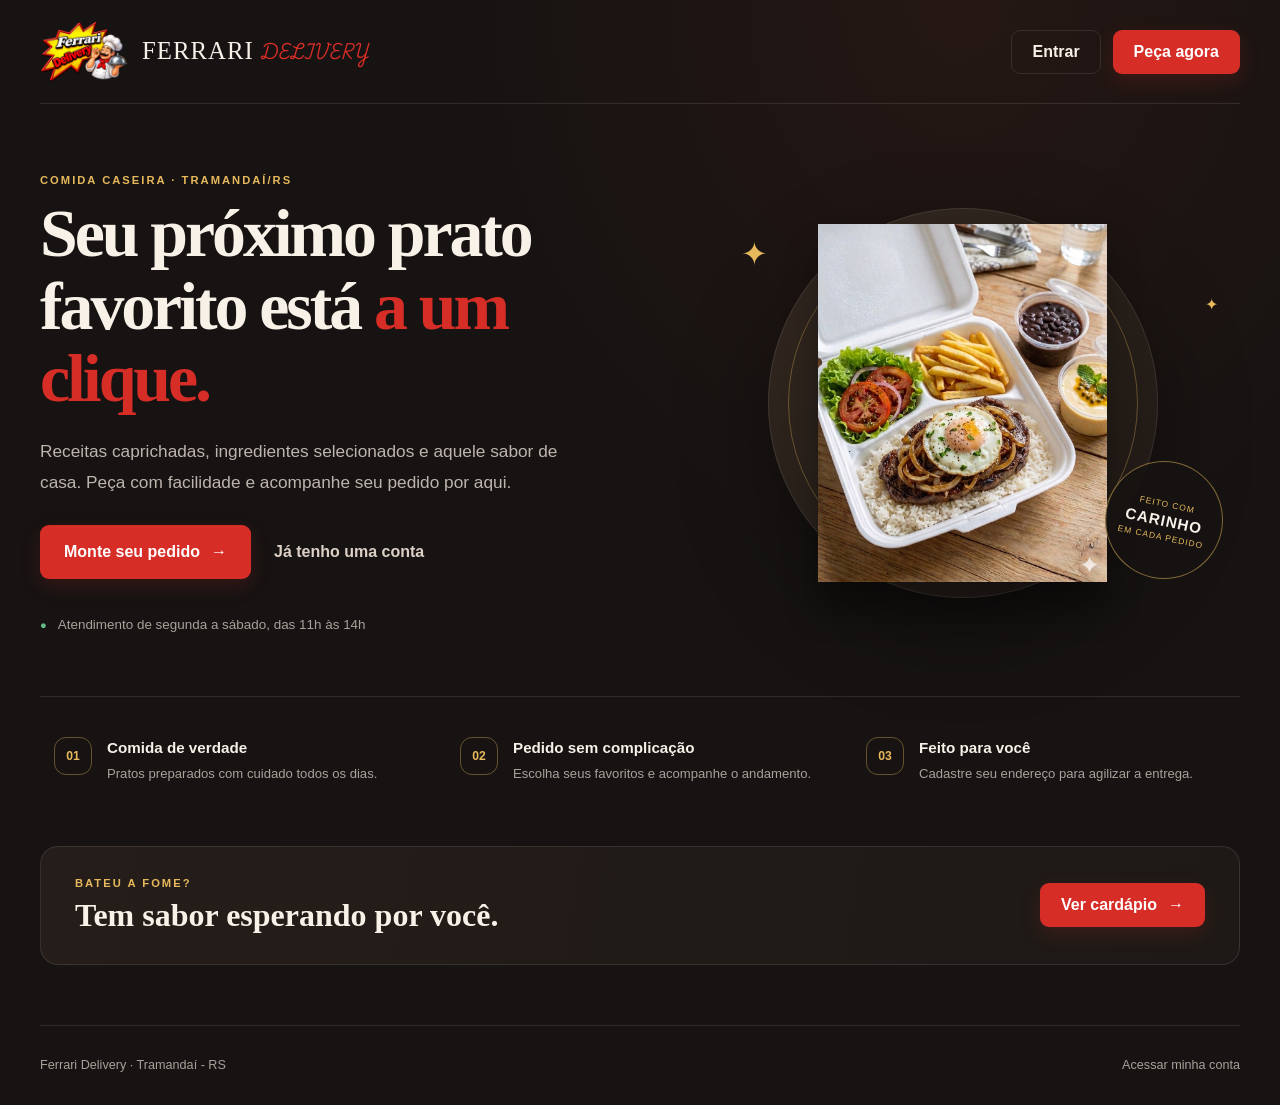
==== commit deafea79: "logo e fonte alterados" ====
--- a/index.html
+++ b/index.html
@@ -5,15 +5,18 @@
     <meta name="viewport" content="width=device-width, initial-scale=1">
     <meta name="theme-color" content="#161312">
     <title>Ferrari Delivery | Sabor de verdade, na sua casa</title>
-    <link rel="icon" href="assets/logo.png">
+    <link rel="icon" href="assets/logo-principal.png">
+    <link rel="preconnect" href="https://fonts.googleapis.com">
+    <link rel="preconnect" href="https://fonts.gstatic.com" crossorigin>
+    <link href="https://fonts.googleapis.com/css2?family=Playwrite+TZ:wght@400&family=Redaction&display=swap" rel="stylesheet">
     <link rel="stylesheet" href="styles.css">
     <script type="module" src="app.js"></script>
   </head>
   <body data-page="home">
     <header class="site-header">
       <a class="brand" href="index.html" aria-label="Ferrari Delivery, início">
-        <img src="assets/logo.png" alt="" width="48" height="48">
-        <span>FERRARI <strong>DELIVERY</strong></span>
+        <img src="assets/logo-principal.png" alt="" width="88" height="88">
+        <span class="brand-name"><span class="brand-ferrari">FERRARI</span> <strong class="brand-delivery">DELIVERY</strong></span>
       </a>
       <nav class="header-actions" aria-label="Navegação principal">
         <a class="button button-outline" href="login.html">Entrar</a>
--- a/styles.css
+++ b/styles.css
@@ -28,10 +28,11 @@
 img { display: block; max-width: 100%; }
 [hidden] { display: none !important; }
 
-.site-header { width: min(1200px, calc(100% - 48px)); min-height: 88px; margin: auto; display: flex; align-items: center; justify-content: space-between; gap: 20px; border-bottom: 1px solid var(--line); }
-.brand { display: inline-flex; align-items: center; gap: 12px; font-size: .88rem; font-weight: 700; letter-spacing: .12em; }
-.brand img { width: 46px; height: 46px; border-radius: 50%; object-fit: cover; background: white; }
-.brand strong { color: var(--red); }
+.site-header { width: min(1200px, calc(100% - 48px)); min-height: 104px; margin: auto; display: flex; align-items: center; justify-content: space-between; gap: 20px; border-bottom: 1px solid var(--line); }
+.brand { display: inline-flex; align-items: center; gap: 14px; font-size: 1rem; font-weight: 700; letter-spacing: .12em; }
+.brand img { width: 88px; height: 88px; object-fit: contain; }
+.brand-ferrari { font-family: "Redaction", Georgia, serif; font-size: 1.55em; font-weight: 400; letter-spacing: .04em; }
+.brand-delivery { color: var(--red); font-family: "Playwrite TZ", cursive; font-size: 1em; font-weight: 400; letter-spacing: 0; }
 .header-actions { display: flex; align-items: center; gap: 12px; }
 .profile-avatar { width: 36px; height: 36px; border: 1px solid var(--line); border-radius: 50%; object-fit: cover; background: var(--surface-raised); }
 .account-name { max-width: 180px; overflow: hidden; color: #ddd1c6; font-size: .82rem; text-overflow: ellipsis; white-space: nowrap; }
@@ -274,9 +275,9 @@
 .print-sheet { display: none; }
 
 body[data-page="admin"] { min-height: 100vh; background: #121212; }
-.admin-topbar { min-height: 76px; position: sticky; z-index: 20; top: 0; padding: 10px 24px; display: flex; align-items: center; justify-content: space-between; gap: 20px; border-bottom: 1px solid var(--line); background: #171717; }
-.admin-topbar .brand { flex: 0 0 auto; font-size: .76rem; }
-.admin-topbar .brand img { width: 42px; height: 42px; }
+.admin-topbar { min-height: 108px; position: sticky; z-index: 20; top: 0; padding: 10px 24px; display: flex; align-items: center; justify-content: space-between; gap: 20px; border-bottom: 1px solid var(--line); background: #171717; }
+.admin-topbar .brand { flex: 0 0 auto; font-size: .9rem; }
+.admin-topbar .brand img { width: 84px; height: 84px; }
 .admin-topbar-actions { display: flex; align-items: center; justify-content: flex-end; gap: 9px; }
 .admin-settings-trigger { width: 42px; height: 42px; padding: 9px; display: grid; place-items: center; border: 1px solid var(--line); border-radius: 9px; background: #202020; cursor: pointer; }
 .admin-settings-trigger:hover { border-color: var(--gold); }
@@ -288,8 +289,8 @@
 .admin-settings-account { display: flex; align-items: center; justify-content: space-between; gap: 12px; }
 .admin-settings-account h3 { margin: 0; }
 .admin-settings-account .button { min-height: 36px; }
-.admin-shell { min-height: calc(100vh - 76px); display: grid; grid-template-columns: 76px minmax(0, 1fr); }
-.admin-sidebar { width: 76px; height: calc(100vh - 76px); position: sticky; z-index: 15; top: 76px; align-self: start; box-sizing: border-box; padding: 14px 10px; display: flex; flex-direction: column; overflow-x: hidden; border-right: 1px solid var(--line); background: #171717; transition: width .24s ease, box-shadow .24s ease; }
+.admin-shell { min-height: calc(100vh - 108px); display: grid; grid-template-columns: 76px minmax(0, 1fr); }
+.admin-sidebar { width: 76px; height: calc(100vh - 108px); position: sticky; z-index: 15; top: 108px; align-self: start; box-sizing: border-box; padding: 14px 10px; display: flex; flex-direction: column; overflow-x: hidden; border-right: 1px solid var(--line); background: #171717; transition: width .24s ease, box-shadow .24s ease; }
 .admin-sidebar.is-expanded { width: 252px; overflow-x: visible; box-shadow: 12px 0 30px #0005; }
 .admin-sidebar-toggle { width: 54px; min-height: 42px; margin: 0 0 8px; padding: 0 16px; display: flex; flex: 0 0 auto; align-items: center; gap: 12px; overflow: hidden; border: 0; border-radius: 8px; color: var(--ink); background: transparent; text-align: left; cursor: pointer; }
 .admin-sidebar-toggle:hover, .admin-sidebar-toggle:focus-visible { background: #252525; }
@@ -316,9 +317,9 @@
 .admin-sidebar.is-expanded .admin-menu-group[open] .admin-submenu { max-height: 240px; padding: 3px 0 3px 27px; opacity: 1; }
 .admin-subnav-link { min-height: 37px; padding-left: 12px; color: #a7a7a7; font-size: .76rem; }
 .admin-subnav-link.is-active { color: #fff; box-shadow: inset 2px 0 var(--red); }
-.admin-sidebar-footer { margin-top: auto; padding: 16px 5px 3px; display: flex; align-items: center; gap: 9px; border-top: 1px solid var(--line); font-size: .72rem; }
-.admin-sidebar-footer img { border-radius: 50%; }
-.admin-sidebar-footer small { display: block; margin-top: 4px; color: var(--muted); font-size: .65rem; }
+.admin-sidebar-footer { margin-top: auto; padding: 16px 5px 3px; display: flex; align-items: center; gap: 9px; border-top: 1px solid var(--line); font-size: .78rem; }
+.admin-sidebar-footer img { width: 44px; height: 44px; object-fit: contain; }
+.admin-sidebar-footer small { display: block; margin-top: 4px; color: var(--muted); font-size: .68rem; }
 .admin-sidebar:not(.is-expanded) .admin-search { min-height: 0; height: 0; padding: 0; overflow: hidden; opacity: 0; border-width: 0; }
 .admin-sidebar:not(.is-expanded) .admin-nav-caption { max-height: 0; margin: 0; }
 .admin-sidebar:not(.is-expanded) .admin-nav-label,
@@ -333,8 +334,8 @@
 .admin-sidebar:not(.is-expanded) .admin-sidebar-footer { justify-content: center; padding-inline: 0; }
 .admin-sidebar:not(.is-expanded) .admin-submenu { visibility: hidden; }
 .admin-sidebar.is-expanded .admin-submenu { visibility: visible; }
-.admin-workspace { min-width: 0; min-height: calc(100vh - 76px); position: relative; }
-.admin-workspace iframe { width: 100%; height: calc(100vh - 76px); min-height: 600px; display: block; border: 0; background: #121212; }
+.admin-workspace { min-width: 0; min-height: calc(100vh - 108px); position: relative; }
+.admin-workspace iframe { width: 100%; height: calc(100vh - 108px); min-height: 600px; display: block; border: 0; background: #121212; }
 .admin-shell-notice { position: absolute; z-index: 3; top: 10px; right: 16px; left: 16px; }
 .admin-view-body { min-height: 100vh; background: #121212; }
 .admin-view-main { width: min(1440px, 100%); margin: 0 auto; padding: 30px clamp(18px, 3vw, 42px) 55px; }
@@ -558,15 +559,15 @@
   .admin-topbar { align-items: flex-start; flex-direction: column; }
   .admin-topbar-actions { width: 100%; flex-wrap: wrap; justify-content: flex-start; }
   .admin-shell { grid-template-columns: 76px minmax(0, 1fr); }
-  .admin-sidebar { width: 76px; height: calc(100vh - 124px); top: 124px; }
+  .admin-sidebar { width: 76px; height: calc(100vh - 156px); top: 156px; }
   .admin-sidebar.is-expanded { width: 210px; }
-  .admin-workspace iframe { height: calc(100vh - 124px); }
+  .admin-workspace iframe { height: calc(100vh - 156px); }
 }
 @media (max-width: 600px) {
   .site-header, .hero, .page-section, .site-footer, .customer-main, .admin-main { width: calc(100% - 32px); }
-  .site-header { min-height: 72px; }
-  .brand { gap: 8px; font-size: .71rem; letter-spacing: .08em; }
-  .brand img { width: 38px; height: 38px; }
+  .site-header { min-height: 88px; }
+  .brand { gap: 9px; font-size: .78rem; letter-spacing: .08em; }
+  .brand img { width: 68px; height: 68px; }
   .header-actions { gap: 8px; }
   .header-actions .button { min-height: 38px; padding-inline: 12px; font-size: .8rem; }
   .home-hero { padding: 48px 0 36px; grid-template-columns: 1fr; gap: 3px; }
@@ -630,8 +631,8 @@
   .admin-settings-trigger, .quick-action { flex: 0 0 auto; }
   .quick-action { min-height: 37px; padding: 5px 7px; font-size: .64rem; white-space: nowrap; }
   .quick-action i { display: none; }
-  .admin-shell { min-height: calc(100vh - 115px); grid-template-columns: 1fr; }
-  .admin-sidebar { width: auto; height: auto; min-height: auto; position: sticky; top: 115px; padding: 9px 12px; border-right: 0; border-bottom: 1px solid var(--line); }
+  .admin-shell { min-height: calc(100vh - 151px); grid-template-columns: 1fr; }
+  .admin-sidebar { width: auto; height: auto; min-height: auto; position: sticky; top: 151px; padding: 9px 12px; border-right: 0; border-bottom: 1px solid var(--line); }
   .admin-sidebar.is-expanded { width: auto; }
   .admin-sidebar-toggle { display: none; }
   .admin-search, .admin-sidebar-footer, .admin-nav-caption { display: none; }
@@ -646,7 +647,7 @@
   .admin-menu-group[open] .admin-submenu { min-width: 160px; max-height: 240px; position: absolute; z-index: 5; top: calc(100% + 4px); left: 0; padding: 5px; visibility: visible; opacity: 1; border: 1px solid var(--line); border-radius: 8px; background: #222; }
   .admin-sidebar:not(.is-expanded) .admin-subnav-link { width: 100%; padding: 0 9px; }
   .admin-workspace { min-height: 70vh; }
-  .admin-workspace iframe { height: calc(100vh - 190px); min-height: 560px; }
+  .admin-workspace iframe { height: calc(100vh - 206px); min-height: 560px; }
   .admin-view-main { padding: 23px 15px 40px; }
   .view-heading { align-items: flex-start; flex-direction: column; gap: 13px; }
   .catalog-toolbar { align-items: stretch; flex-wrap: wrap; }
